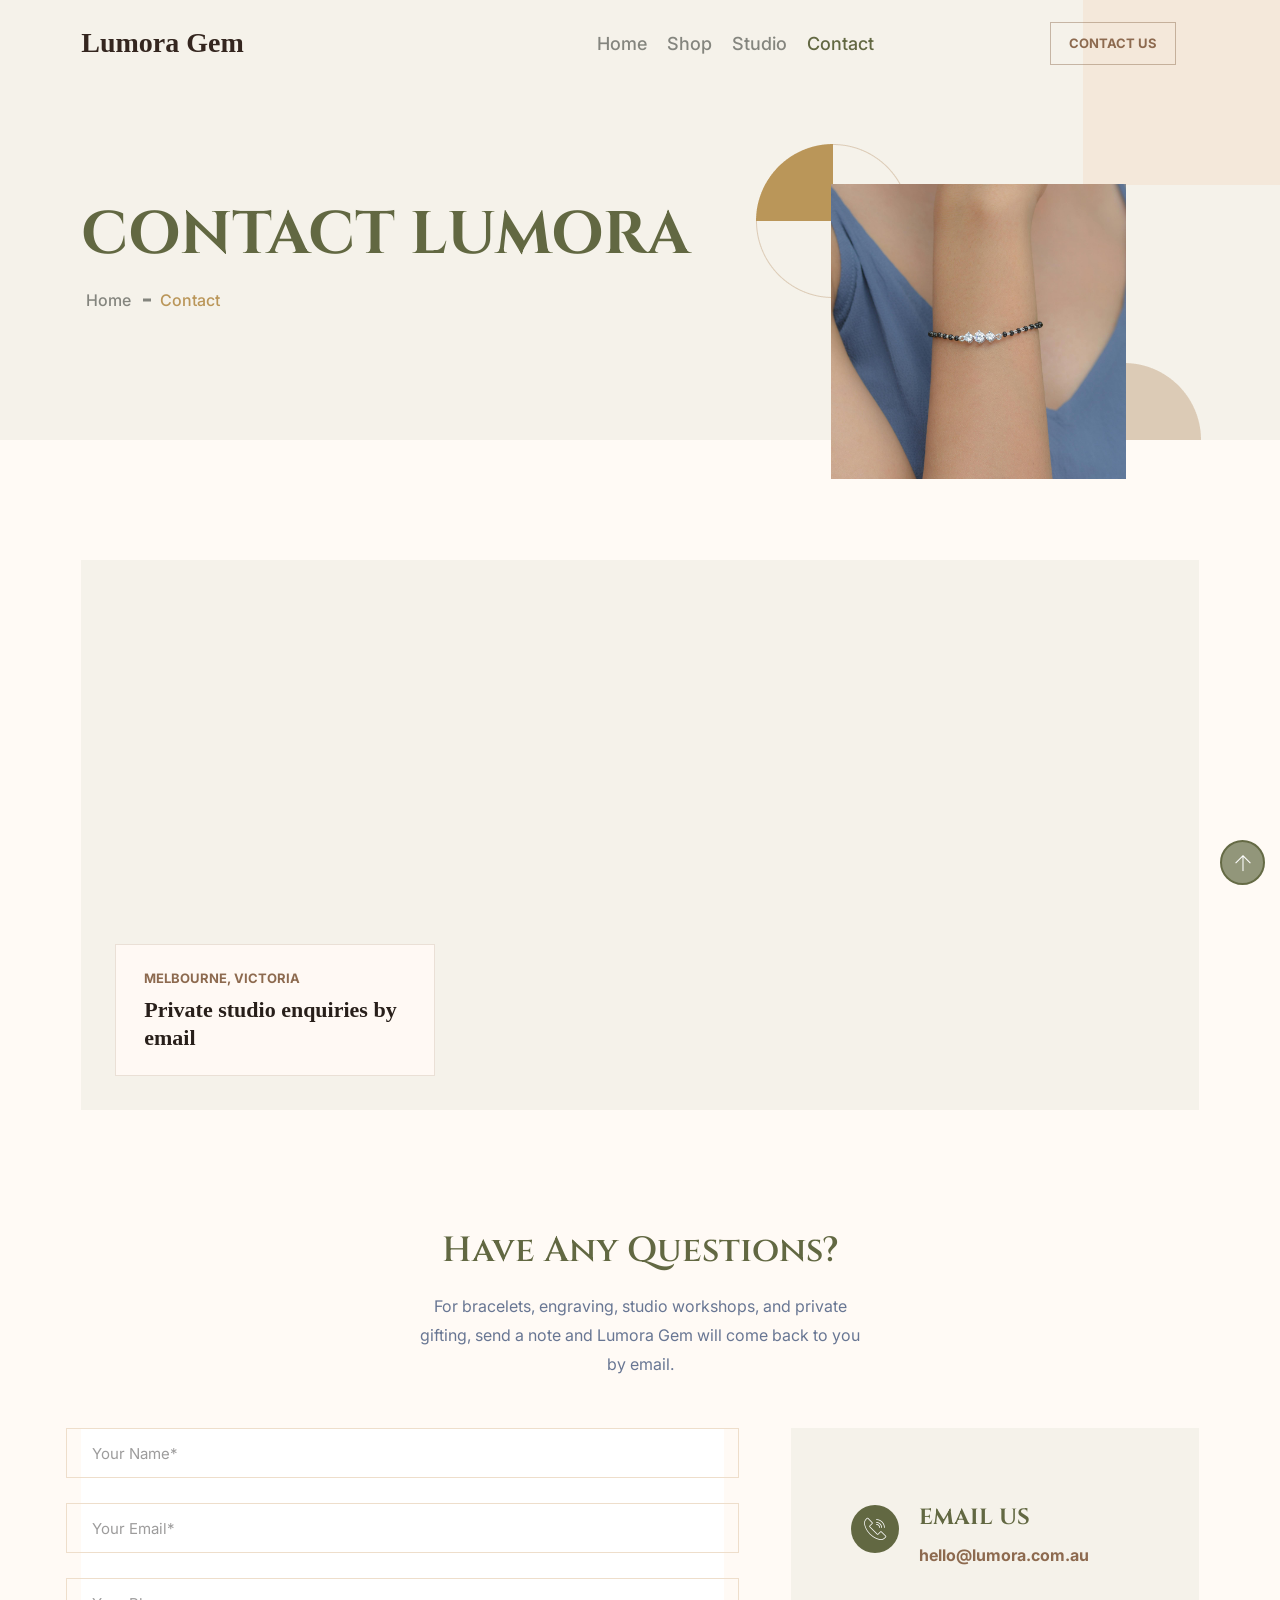
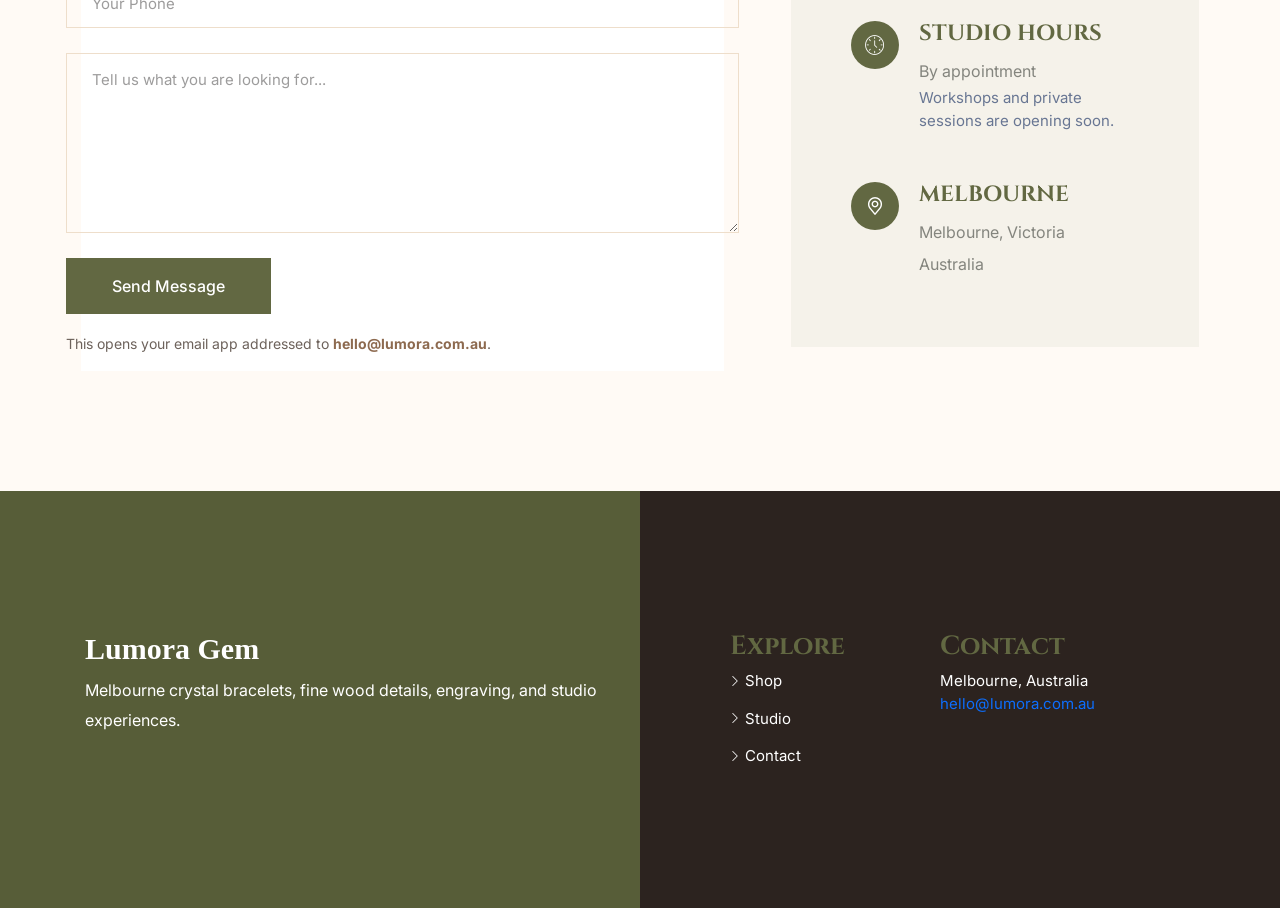
==== contact.html @ fe9211ef "Add Lumora contact page" ====
<!DOCTYPE html>
<html lang="en">

<head>
    <meta charset="utf-8">
    <meta http-equiv="X-UA-Compatible" content="IE=edge">
    <meta name="viewport" content="width=device-width, initial-scale=1">
    <meta name="description" content="Contact Lumora Gem in Melbourne for crystal bracelet enquiries, studio workshops, engraving, and private gifting.">
    <link rel="shortcut icon" type="image/png" href="assets/images/favicon.png">
    <title>Contact Lumora Gem | Melbourne Crystal Bracelets</title>
    <link href="assets/css/themify-icons.css" rel="stylesheet">
    <link href="assets/css/flaticon_jowenly.css" rel="stylesheet">
    <link href="assets/css/bootstrap.min.css" rel="stylesheet">
    <link href="assets/css/animate.css" rel="stylesheet">
    <link href="assets/css/owl.carousel.css" rel="stylesheet">
    <link href="assets/css/owl.theme.css" rel="stylesheet">
    <link href="assets/css/slick.css" rel="stylesheet">
    <link href="assets/css/slick-theme.css" rel="stylesheet">
    <link href="assets/css/swiper.min.css" rel="stylesheet">
    <link href="assets/css/owl.transitions.css" rel="stylesheet">
    <link href="assets/css/jquery.fancybox.css" rel="stylesheet">
    <link href="assets/css/odometer-theme-default.css" rel="stylesheet">
    <link href="assets/sass/style.css" rel="stylesheet">
    <link href="assets/css/lumora-custom.css?v=20260517-contact" rel="stylesheet">
</head>

<body>
    <div class="page-wrapper lumora-page">
        <div class="preloader">
            <div class="vertical-centered-box">
                <div class="content">
                    <div class="loader-circle"></div>
                    <div class="loader-line-mask">
                        <div class="loader-line"></div>
                    </div>
                    <img src="assets/images/preloader.png" alt="">
                </div>
            </div>
        </div>

        <header id="header">
            <div class="wpo-site-header">
                <nav class="navigation navbar navbar-expand-lg navbar-light">
                    <div class="container">
                        <div class="row align-items-center">
                            <div class="col-lg-3 col-md-3 col-3 d-lg-none dl-block">
                                <div class="mobail-menu">
                                    <button type="button" class="navbar-toggler open-btn">
                                        <span class="sr-only">Toggle navigation</span>
                                        <span class="icon-bar first-angle"></span>
                                        <span class="icon-bar middle-angle"></span>
                                        <span class="icon-bar last-angle"></span>
                                    </button>
                                </div>
                            </div>
                            <div class="col-lg-3 col-md-6 col-6">
                                <div class="navbar-header">
                                    <a class="navbar-brand lumora-brand" href="/">Lumora Gem</a>
                                </div>
                            </div>
                            <div class="col-lg-7 col-md-1 col-1">
                                <div id="navbar" class="collapse navbar-collapse navigation-holder">
                                    <button class="menu-close"><i class="ti-close"></i></button>
                                    <ul class="nav navbar-nav mb-2 mb-lg-0">
                                        <li><a href="/">Home</a></li>
                                        <li><a href="https://shop.lumoragem.com.au">Shop</a></li>
                                        <li><a href="https://studio.lumoragem.com.au">Studio</a></li>
                                        <li><a class="active" href="/contact.html">Contact</a></li>
                                    </ul>
                                </div>
                            </div>
                            <div class="col-lg-2 col-md-2 col-2">
                                <div class="header-right">
                                    <a class="lumora-header-link" href="/contact.html">Contact Us</a>
                                </div>
                            </div>
                        </div>
                    </div>
                </nav>
            </div>
        </header>

        <section class="wpo-page-title">
            <div class="container">
                <div class="row">
                    <div class="col col-xs-12">
                        <div class="wpo-breadcumb-wrap">
                            <h2>Contact Lumora</h2>
                            <ol>
                                <li><a href="/">Home</a></li>
                                <li>Contact</li>
                            </ol>
                        </div>
                    </div>
                </div>
            </div>
            <div class="left-img">
                <img src="assets/images/pagetitle.png" alt="">
            </div>
            <div class="right-img">
                <div class="shape-1">
                    <img src="assets/images/shape-1.png" alt="">
                </div>
                <div class="image">
                    <img src="assets/images/lumora/wrist.jpg" alt="Bracelets worn in soft natural light">
                </div>
                <div class="shape-2">
                    <img src="assets/images/shape-2.png" alt="">
                </div>
            </div>
        </section>

        <section class="wpo-contact-map-section section-padding">
            <div class="container">
                <h2 class="hidden">Contact map</h2>
                <div class="wpo-contact-map">
                    <iframe src="https://www.openstreetmap.org/export/embed.html?bbox=144.85%2C-37.87%2C145.05%2C-37.77&amp;layer=mapnik&amp;marker=-37.8136%2C144.9631" allowfullscreen></iframe>
                    <div class="lumora-map-label">
                        <span>Melbourne, Victoria</span>
                        <strong>Private studio enquiries by email</strong>
                    </div>
                </div>
            </div>
        </section>

        <section class="wpo-contact-pg-section section-padding">
            <div class="container">
                <div class="row justify-content-center">
                    <div class="col-lg-7 col-12">
                        <div class="wpo-contact-title lumora-contact-title">
                            <h2>Have Any Questions?</h2>
                            <p>For bracelets, engraving, studio workshops, and private gifting, send a note and Lumora Gem will come back to you by email.</p>
                        </div>
                    </div>
                </div>
                <div class="row">
                    <div class="col-lg-7">
                        <div class="wpo-contact-form-area">
                            <form action="mailto:hello@lumora.com.au" method="post" enctype="text/plain">
                                <div>
                                    <input type="text" class="form-control" name="name" id="name" placeholder="Your Name*">
                                </div>
                                <div>
                                    <input type="email" class="form-control" name="email" id="email" placeholder="Your Email*">
                                </div>
                                <div>
                                    <input type="text" class="form-control" name="phone" id="phone" placeholder="Your Phone">
                                </div>
                                <div class="fullwidth">
                                    <textarea class="form-control" name="message" id="message" placeholder="Tell us what you are looking for..."></textarea>
                                </div>
                                <div class="submit-area">
                                    <button type="submit" class="theme-btn">Send Message</button>
                                </div>
                                <p class="lumora-contact-note">This opens your email app addressed to <a class="lumora-contact-direct" href="mailto:hello@lumora.com.au">hello@lumora.com.au</a>.</p>
                            </form>
                        </div>
                    </div>
                    <div class="col-lg-5 col-md-8 col-12">
                        <div class="office-info">
                            <div class="office-info-item">
                                <div class="office-info-icon">
                                    <div class="icon">
                                        <i class="fi flaticon-phone-call"></i>
                                    </div>
                                </div>
                                <div class="office-info-text">
                                    <h2>Email Us</h2>
                                    <p><a class="lumora-contact-direct" href="mailto:hello@lumora.com.au">hello@lumora.com.au</a></p>
                                </div>
                            </div>
                            <div class="office-info-item">
                                <div class="office-info-icon">
                                    <div class="icon">
                                        <i class="fi flaticon-clock"></i>
                                    </div>
                                </div>
                                <div class="office-info-text">
                                    <h2>Studio Hours</h2>
                                    <p>By appointment</p>
                                    <span>Workshops and private sessions are opening soon.</span>
                                </div>
                            </div>
                            <div class="office-info-item">
                                <div class="office-info-icon">
                                    <div class="icon">
                                        <i class="fi flaticon-pin-1"></i>
                                    </div>
                                </div>
                                <div class="office-info-text">
                                    <h2>Melbourne</h2>
                                    <p>Melbourne, Victoria<br>Australia</p>
                                </div>
                            </div>
                        </div>
                    </div>
                </div>
            </div>
        </section>

        <footer class="wpo-site-footer lumora-footer">
            <div class="wpo-upper-footer">
                <div class="container">
                    <div class="row">
                        <div class="col col-lg-6 col-md-6 col-12">
                            <div class="widget about-widget">
                                <h2 class="lumora-footer-brand">Lumora Gem</h2>
                                <p>Melbourne crystal bracelets, fine wood details, engraving, and studio experiences.</p>
                            </div>
                        </div>
                        <div class="col col-lg-3 col-md-6 col-12">
                            <div class="widget link-widget">
                                <h3>Explore</h3>
                                <ul>
                                    <li><a href="https://shop.lumoragem.com.au">Shop</a></li>
                                    <li><a href="https://studio.lumoragem.com.au">Studio</a></li>
                                    <li><a href="/contact.html">Contact</a></li>
                                </ul>
                            </div>
                        </div>
                        <div class="col col-lg-3 col-md-6 col-12">
                            <div class="widget wpo-contact-widget">
                                <h3>Contact</h3>
                                <ul>
                                    <li>Melbourne, Australia</li>
                                    <li><a href="mailto:hello@lumora.com.au">hello@lumora.com.au</a></li>
                                </ul>
                            </div>
                        </div>
                    </div>
                </div>
            </div>
        </footer>
    </div>

    <script src="assets/js/jquery.min.js"></script>
    <script src="assets/js/bootstrap.bundle.min.js"></script>
    <script src="assets/js/modernizr.custom.js"></script>
    <script src="assets/js/jquery.dlmenu.js"></script>
    <script src="assets/js/jquery-plugin-collection.js"></script>
    <script src="assets/js/script.js"></script>
</body>

</html>
---- assets/css/themify-icons.css ----
@font-face {
	font-family: 'themify';
	src:url('../fonts/themify.eot?-fvbane');
	src:url('../fonts/themify.eot?#iefix-fvbane') format('embedded-opentype'),
		url('../fonts/themify.woff?-fvbane') format('woff'),
		url('../fonts/themify.ttf?-fvbane') format('truetype'),
		url('../fonts/themify.svg?-fvbane#themify') format('svg');
	font-weight: normal;
	font-style: normal;
}

[class^="ti-"], [class*=" ti-"] {
	font-family: 'themify';
	speak: none;
	font-style: normal;
	font-weight: normal;
	font-variant: normal;
	text-transform: none;
	line-height: 1;

	/* Better Font Rendering =========== */
	-webkit-font-smoothing: antialiased;
	-moz-osx-font-smoothing: grayscale;
}

.ti-wand:before {
	content: "\e600";
}
.ti-volume:before {
	content: "\e601";
}
.ti-user:before {
	content: "\e602";
}
.ti-unlock:before {
	content: "\e603";
}
.ti-unlink:before {
	content: "\e604";
}
.ti-trash:before {
	content: "\e605";
}
.ti-thought:before {
	content: "\e606";
}
.ti-target:before {
	content: "\e607";
}
.ti-tag:before {
	content: "\e608";
}
.ti-tablet:before {
	content: "\e609";
}
.ti-star:before {
	content: "\e60a";
}
.ti-spray:before {
	content: "\e60b";
}
.ti-signal:before {
	content: "\e60c";
}
.ti-shopping-cart:before {
	content: "\e60d";
}
.ti-shopping-cart-full:before {
	content: "\e60e";
}
.ti-settings:before {
	content: "\e60f";
}
.ti-search:before {
	content: "\e610";
}
.ti-zoom-in:before {
	content: "\e611";
}
.ti-zoom-out:before {
	content: "\e612";
}
.ti-cut:before {
	content: "\e613";
}
.ti-ruler:before {
	content: "\e614";
}
.ti-ruler-pencil:before {
	content: "\e615";
}
.ti-ruler-alt:before {
	content: "\e616";
}
.ti-bookmark:before {
	content: "\e617";
}
.ti-bookmark-alt:before {
	content: "\e618";
}
.ti-reload:before {
	content: "\e619";
}
.ti-plus:before {
	content: "\e61a";
}
.ti-pin:before {
	content: "\e61b";
}
.ti-pencil:before {
	content: "\e61c";
}
.ti-pencil-alt:before {
	content: "\e61d";
}
.ti-paint-roller:before {
	content: "\e61e";
}
.ti-paint-bucket:before {
	content: "\e61f";
}
.ti-na:before {
	content: "\e620";
}
.ti-mobile:before {
	content: "\e621";
}
.ti-minus:before {
	content: "\e622";
}
.ti-medall:before {
	content: "\e623";
}
.ti-medall-alt:before {
	content: "\e624";
}
.ti-marker:before {
	content: "\e625";
}
.ti-marker-alt:before {
	content: "\e626";
}
.ti-arrow-up:before {
	content: "\e627";
}
.ti-arrow-right:before {
	content: "\e628";
}
.ti-arrow-left:before {
	content: "\e629";
}
.ti-arrow-down:before {
	content: "\e62a";
}
.ti-lock:before {
	content: "\e62b";
}
.ti-location-arrow:before {
	content: "\e62c";
}
.ti-link:before {
	content: "\e62d";
}
.ti-layout:before {
	content: "\e62e";
}
.ti-layers:before {
	content: "\e62f";
}
.ti-layers-alt:before {
	content: "\e630";
}
.ti-key:before {
	content: "\e631";
}
.ti-import:before {
	content: "\e632";
}
.ti-image:before {
	content: "\e633";
}
.ti-heart:before {
	content: "\e634";
}
.ti-heart-broken:before {
	content: "\e635";
}
.ti-hand-stop:before {
	content: "\e636";
}
.ti-hand-open:before {
	content: "\e637";
}
.ti-hand-drag:before {
	content: "\e638";
}
.ti-folder:before {
	content: "\e639";
}
.ti-flag:before {
	content: "\e63a";
}
.ti-flag-alt:before {
	content: "\e63b";
}
.ti-flag-alt-2:before {
	content: "\e63c";
}
.ti-eye:before {
	content: "\e63d";
}
.ti-export:before {
	content: "\e63e";
}
.ti-exchange-vertical:before {
	content: "\e63f";
}
.ti-desktop:before {
	content: "\e640";
}
.ti-cup:before {
	content: "\e641";
}
.ti-crown:before {
	content: "\e642";
}
.ti-comments:before {
	content: "\e643";
}
.ti-comment:before {
	content: "\e644";
}
.ti-comment-alt:before {
	content: "\e645";
}
.ti-close:before {
	content: "\e646";
}
.ti-clip:before {
	content: "\e647";
}
.ti-angle-up:before {
	content: "\e648";
}
.ti-angle-right:before {
	content: "\e649";
}
.ti-angle-left:before {
	content: "\e64a";
}
.ti-angle-down:before {
	content: "\e64b";
}
.ti-check:before {
	content: "\e64c";
}
.ti-check-box:before {
	content: "\e64d";
}
.ti-camera:before {
	content: "\e64e";
}
.ti-announcement:before {
	content: "\e64f";
}
.ti-brush:before {
	content: "\e650";
}
.ti-briefcase:before {
	content: "\e651";
}
.ti-bolt:before {
	content: "\e652";
}
.ti-bolt-alt:before {
	content: "\e653";
}
.ti-blackboard:before {
	content: "\e654";
}
.ti-bag:before {
	content: "\e655";
}
.ti-move:before {
	content: "\e656";
}
.ti-arrows-vertical:before {
	content: "\e657";
}
.ti-arrows-horizontal:before {
	content: "\e658";
}
.ti-fullscreen:before {
	content: "\e659";
}
.ti-arrow-top-right:before {
	content: "\e65a";
}
.ti-arrow-top-left:before {
	content: "\e65b";
}
.ti-arrow-circle-up:before {
	content: "\e65c";
}
.ti-arrow-circle-right:before {
	content: "\e65d";
}
.ti-arrow-circle-left:before {
	content: "\e65e";
}
.ti-arrow-circle-down:before {
	content: "\e65f";
}
.ti-angle-double-up:before {
	content: "\e660";
}
.ti-angle-double-right:before {
	content: "\e661";
}
.ti-angle-double-left:before {
	content: "\e662";
}
.ti-angle-double-down:before {
	content: "\e663";
}
.ti-zip:before {
	content: "\e664";
}
.ti-world:before {
	content: "\e665";
}
.ti-wheelchair:before {
	content: "\e666";
}
.ti-view-list:before {
	content: "\e667";
}
.ti-view-list-alt:before {
	content: "\e668";
}
.ti-view-grid:before {
	content: "\e669";
}
.ti-uppercase:before {
	content: "\e66a";
}
.ti-upload:before {
	content: "\e66b";
}
.ti-underline:before {
	content: "\e66c";
}
.ti-truck:before {
	content: "\e66d";
}
.ti-timer:before {
	content: "\e66e";
}
.ti-ticket:before {
	content: "\e66f";
}
.ti-thumb-up:before {
	content: "\e670";
}
.ti-thumb-down:before {
	content: "\e671";
}
.ti-text:before {
	content: "\e672";
}
.ti-stats-up:before {
	content: "\e673";
}
.ti-stats-down:before {
	content: "\e674";
}
.ti-split-v:before {
	content: "\e675";
}
.ti-split-h:before {
	content: "\e676";
}
.ti-smallcap:before {
	content: "\e677";
}
.ti-shine:before {
	content: "\e678";
}
.ti-shift-right:before {
	content: "\e679";
}
.ti-shift-left:before {
	content: "\e67a";
}
.ti-shield:before {
	content: "\e67b";
}
.ti-notepad:before {
	content: "\e67c";
}
.ti-server:before {
	content: "\e67d";
}
.ti-quote-right:before {
	content: "\e67e";
}
.ti-quote-left:before {
	content: "\e67f";
}
.ti-pulse:before {
	content: "\e680";
}
.ti-printer:before {
	content: "\e681";
}
.ti-power-off:before {
	content: "\e682";
}
.ti-plug:before {
	content: "\e683";
}
.ti-pie-chart:before {
	content: "\e684";
}
.ti-paragraph:before {
	content: "\e685";
}
.ti-panel:before {
	content: "\e686";
}
.ti-package:before {
	content: "\e687";
}
.ti-music:before {
	content: "\e688";
}
.ti-music-alt:before {
	content: "\e689";
}
.ti-mouse:before {
	content: "\e68a";
}
.ti-mouse-alt:before {
	content: "\e68b";
}
.ti-money:before {
	content: "\e68c";
}
.ti-microphone:before {
	content: "\e68d";
}
.ti-menu:before {
	content: "\e68e";
}
.ti-menu-alt:before {
	content: "\e68f";
}
.ti-map:before {
	content: "\e690";
}
.ti-map-alt:before {
	content: "\e691";
}
.ti-loop:before {
	content: "\e692";
}
.ti-location-pin:before {
	content: "\e693";
}
.ti-list:before {
	content: "\e694";
}
.ti-light-bulb:before {
	content: "\e695";
}
.ti-Italic:before {
	content: "\e696";
}
.ti-info:before {
	content: "\e697";
}
.ti-infinite:before {
	content: "\e698";
}
.ti-id-badge:before {
	content: "\e699";
}
.ti-hummer:before {
	content: "\e69a";
}
.ti-home:before {
	content: "\e69b";
}
.ti-help:before {
	content: "\e69c";
}
.ti-headphone:before {
	content: "\e69d";
}
.ti-harddrives:before {
	content: "\e69e";
}
.ti-harddrive:before {
	content: "\e69f";
}
.ti-gift:before {
	content: "\e6a0";
}
.ti-game:before {
	content: "\e6a1";
}
.ti-filter:before {
	content: "\e6a2";
}
.ti-files:before {
	content: "\e6a3";
}
.ti-file:before {
	content: "\e6a4";
}
.ti-eraser:before {
	content: "\e6a5";
}
.ti-envelope:before {
	content: "\e6a6";
}
.ti-download:before {
	content: "\e6a7";
}
.ti-direction:before {
	content: "\e6a8";
}
.ti-direction-alt:before {
	content: "\e6a9";
}
.ti-dashboard:before {
	content: "\e6aa";
}
.ti-control-stop:before {
	content: "\e6ab";
}
.ti-control-shuffle:before {
	content: "\e6ac";
}
.ti-control-play:before {
	content: "\e6ad";
}
.ti-control-pause:before {
	content: "\e6ae";
}
.ti-control-forward:before {
	content: "\e6af";
}
.ti-control-backward:before {
	content: "\e6b0";
}
.ti-cloud:before {
	content: "\e6b1";
}
.ti-cloud-up:before {
	content: "\e6b2";
}
.ti-cloud-down:before {
	content: "\e6b3";
}
.ti-clipboard:before {
	content: "\e6b4";
}
.ti-car:before {
	content: "\e6b5";
}
.ti-calendar:before {
	content: "\e6b6";
}
.ti-book:before {
	content: "\e6b7";
}
.ti-bell:before {
	content: "\e6b8";
}
.ti-basketball:before {
	content: "\e6b9";
}
.ti-bar-chart:before {
	content: "\e6ba";
}
.ti-bar-chart-alt:before {
	content: "\e6bb";
}
.ti-back-right:before {
	content: "\e6bc";
}
.ti-back-left:before {
	content: "\e6bd";
}
.ti-arrows-corner:before {
	content: "\e6be";
}
.ti-archive:before {
	content: "\e6bf";
}
.ti-anchor:before {
	content: "\e6c0";
}
.ti-align-right:before {
	content: "\e6c1";
}
.ti-align-left:before {
	content: "\e6c2";
}
.ti-align-justify:before {
	content: "\e6c3";
}
.ti-align-center:before {
	content: "\e6c4";
}
.ti-alert:before {
	content: "\e6c5";
}
.ti-alarm-clock:before {
	content: "\e6c6";
}
.ti-agenda:before {
	content: "\e6c7";
}
.ti-write:before {
	content: "\e6c8";
}
.ti-window:before {
	content: "\e6c9";
}
.ti-widgetized:before {
	content: "\e6ca";
}
.ti-widget:before {
	content: "\e6cb";
}
.ti-widget-alt:before {
	content: "\e6cc";
}
.ti-wallet:before {
	content: "\e6cd";
}
.ti-video-clapper:before {
	content: "\e6ce";
}
.ti-video-camera:before {
	content: "\e6cf";
}
.ti-vector:before {
	content: "\e6d0";
}
.ti-themify-logo:before {
	content: "\e6d1";
}
.ti-themify-favicon:before {
	content: "\e6d2";
}
.ti-themify-favicon-alt:before {
	content: "\e6d3";
}
.ti-support:before {
	content: "\e6d4";
}
.ti-stamp:before {
	content: "\e6d5";
}
.ti-split-v-alt:before {
	content: "\e6d6";
}
.ti-slice:before {
	content: "\e6d7";
}
.ti-shortcode:before {
	content: "\e6d8";
}
.ti-shift-right-alt:before {
	content: "\e6d9";
}
.ti-shift-left-alt:before {
	content: "\e6da";
}
.ti-ruler-alt-2:before {
	content: "\e6db";
}
.ti-receipt:before {
	content: "\e6dc";
}
.ti-pin2:before {
	content: "\e6dd";
}
.ti-pin-alt:before {
	content: "\e6de";
}
.ti-pencil-alt2:before {
	content: "\e6df";
}
.ti-palette:before {
	content: "\e6e0";
}
.ti-more:before {
	content: "\e6e1";
}
.ti-more-alt:before {
	content: "\e6e2";
}
.ti-microphone-alt:before {
	content: "\e6e3";
}
.ti-magnet:before {
	content: "\e6e4";
}
.ti-line-double:before {
	content: "\e6e5";
}
.ti-line-dotted:before {
	content: "\e6e6";
}
.ti-line-dashed:before {
	content: "\e6e7";
}
.ti-layout-width-full:before {
	content: "\e6e8";
}
.ti-layout-width-default:before {
	content: "\e6e9";
}
.ti-layout-width-default-alt:before {
	content: "\e6ea";
}
.ti-layout-tab:before {
	content: "\e6eb";
}
.ti-layout-tab-window:before {
	content: "\e6ec";
}
.ti-layout-tab-v:before {
	content: "\e6ed";
}
.ti-layout-tab-min:before {
	content: "\e6ee";
}
.ti-layout-slider:before {
	content: "\e6ef";
}
.ti-layout-slider-alt:before {
	content: "\e6f0";
}
.ti-layout-sidebar-right:before {
	content: "\e6f1";
}
.ti-layout-sidebar-none:before {
	content: "\e6f2";
}
.ti-layout-sidebar-left:before {
	content: "\e6f3";
}
.ti-layout-placeholder:before {
	content: "\e6f4";
}
.ti-layout-menu:before {
	content: "\e6f5";
}
.ti-layout-menu-v:before {
	content: "\e6f6";
}
.ti-layout-menu-separated:before {
	content: "\e6f7";
}
.ti-layout-menu-full:before {
	content: "\e6f8";
}
.ti-layout-media-right-alt:before {
	content: "\e6f9";
}
.ti-layout-media-right:before {
	content: "\e6fa";
}
.ti-layout-media-overlay:before {
	content: "\e6fb";
}
.ti-layout-media-overlay-alt:before {
	content: "\e6fc";
}
.ti-layout-media-overlay-alt-2:before {
	content: "\e6fd";
}
.ti-layout-media-left-alt:before {
	content: "\e6fe";
}
.ti-layout-media-left:before {
	content: "\e6ff";
}
.ti-layout-media-center-alt:before {
	content: "\e700";
}
.ti-layout-media-center:before {
	content: "\e701";
}
.ti-layout-list-thumb:before {
	content: "\e702";
}
.ti-layout-list-thumb-alt:before {
	content: "\e703";
}
.ti-layout-list-post:before {
	content: "\e704";
}
.ti-layout-list-large-image:before {
	content: "\e705";
}
.ti-layout-line-solid:before {
	content: "\e706";
}
.ti-layout-grid4:before {
	content: "\e707";
}
.ti-layout-grid3:before {
	content: "\e708";
}
.ti-layout-grid2:before {
	content: "\e709";
}
.ti-layout-grid2-thumb:before {
	content: "\e70a";
}
.ti-layout-cta-right:before {
	content: "\e70b";
}
.ti-layout-cta-left:before {
	content: "\e70c";
}
.ti-layout-cta-center:before {
	content: "\e70d";
}
.ti-layout-cta-btn-right:before {
	content: "\e70e";
}
.ti-layout-cta-btn-left:before {
	content: "\e70f";
}
.ti-layout-column4:before {
	content: "\e710";
}
.ti-layout-column3:before {
	content: "\e711";
}
.ti-layout-column2:before {
	content: "\e712";
}
.ti-layout-accordion-separated:before {
	content: "\e713";
}
.ti-layout-accordion-merged:before {
	content: "\e714";
}
.ti-layout-accordion-list:before {
	content: "\e715";
}
.ti-ink-pen:before {
	content: "\e716";
}
.ti-info-alt:before {
	content: "\e717";
}
.ti-help-alt:before {
	content: "\e718";
}
.ti-headphone-alt:before {
	content: "\e719";
}
.ti-hand-point-up:before {
	content: "\e71a";
}
.ti-hand-point-right:before {
	content: "\e71b";
}
.ti-hand-point-left:before {
	content: "\e71c";
}
.ti-hand-point-down:before {
	content: "\e71d";
}
.ti-gallery:before {
	content: "\e71e";
}
.ti-face-smile:before {
	content: "\e71f";
}
.ti-face-sad:before {
	content: "\e720";
}
.ti-credit-card:before {
	content: "\e721";
}
.ti-control-skip-forward:before {
	content: "\e722";
}
.ti-control-skip-backward:before {
	content: "\e723";
}
.ti-control-record:before {
	content: "\e724";
}
.ti-control-eject:before {
	content: "\e725";
}
.ti-comments-smiley:before {
	content: "\e726";
}
.ti-brush-alt:before {
	content: "\e727";
}
.ti-youtube:before {
	content: "\e728";
}
.ti-vimeo:before {
	content: "\e729";
}
.ti-twitter:before {
	content: "\e72a";
}
.ti-time:before {
	content: "\e72b";
}
.ti-tumblr:before {
	content: "\e72c";
}
.ti-skype:before {
	content: "\e72d";
}
.ti-share:before {
	content: "\e72e";
}
.ti-share-alt:before {
	content: "\e72f";
}
.ti-rocket:before {
	content: "\e730";
}
.ti-pinterest:before {
	content: "\e731";
}
.ti-new-window:before {
	content: "\e732";
}
.ti-microsoft:before {
	content: "\e733";
}
.ti-list-ol:before {
	content: "\e734";
}
.ti-linkedin:before {
	content: "\e735";
}
.ti-layout-sidebar-2:before {
	content: "\e736";
}
.ti-layout-grid4-alt:before {
	content: "\e737";
}
.ti-layout-grid3-alt:before {
	content: "\e738";
}
.ti-layout-grid2-alt:before {
	content: "\e739";
}
.ti-layout-column4-alt:before {
	content: "\e73a";
}
.ti-layout-column3-alt:before {
	content: "\e73b";
}
.ti-layout-column2-alt:before {
	content: "\e73c";
}
.ti-instagram:before {
	content: "\e73d";
}
.ti-google:before {
	content: "\e73e";
}
.ti-github:before {
	content: "\e73f";
}
.ti-flickr:before {
	content: "\e740";
}
.ti-facebook:before {
	content: "\e741";
}
.ti-dropbox:before {
	content: "\e742";
}
.ti-dribbble:before {
	content: "\e743";
}
.ti-apple:before {
	content: "\e744";
}
.ti-android:before {
	content: "\e745";
}
.ti-save:before {
	content: "\e746";
}
.ti-save-alt:before {
	content: "\e747";
}
.ti-yahoo:before {
	content: "\e748";
}
.ti-wordpress:before {
	content: "\e749";
}
.ti-vimeo-alt:before {
	content: "\e74a";
}
.ti-twitter-alt:before {
	content: "\e74b";
}
.ti-tumblr-alt:before {
	content: "\e74c";
}
.ti-trello:before {
	content: "\e74d";
}
.ti-stack-overflow:before {
	content: "\e74e";
}
.ti-soundcloud:before {
	content: "\e74f";
}
.ti-sharethis:before {
	content: "\e750";
}
.ti-sharethis-alt:before {
	content: "\e751";
}
.ti-reddit:before {
	content: "\e752";
}
.ti-pinterest-alt:before {
	content: "\e753";
}
.ti-microsoft-alt:before {
	content: "\e754";
}
.ti-linux:before {
	content: "\e755";
}
.ti-jsfiddle:before {
	content: "\e756";
}
.ti-joomla:before {
	content: "\e757";
}
.ti-html5:before {
	content: "\e758";
}
.ti-flickr-alt:before {
	content: "\e759";
}
.ti-email:before {
	content: "\e75a";
}
.ti-drupal:before {
	content: "\e75b";
}
.ti-dropbox-alt:before {
	content: "\e75c";
}
.ti-css3:before {
	content: "\e75d";
}
.ti-rss:before {
	content: "\e75e";
}
.ti-rss-alt:before {
	content: "\e75f";
}
---- assets/css/flaticon_jowenly.css ----
@font-face {
    font-family: "flaticon_jowenly";
    src: url("../fonts/flaticon_jowenly.ttf?e1a584918ffb04478f5e58a140081154") format("truetype"),
url("../fonts/flaticon_jowenly.woff?e1a584918ffb04478f5e58a140081154") format("woff"),
url("../fonts/flaticon_jowenly.woff2?e1a584918ffb04478f5e58a140081154") format("woff2"),
url("../fonts/flaticon_jowenly.eot?e1a584918ffb04478f5e58a140081154#iefix") format("embedded-opentype"),
url("../fonts/flaticon_jowenly.svg?e1a584918ffb04478f5e58a140081154#flaticon_jowenly") format("svg");
}

i[class^="flaticon-"]:before, i[class*=" flaticon-"]:before {
    font-family: flaticon_jowenly !important;
    font-style: normal;
    font-weight: normal !important;
    font-variant: normal;
    text-transform: none;
    line-height: 1;
    -webkit-font-smoothing: antialiased;
    -moz-osx-font-smoothing: grayscale;
}

.flaticon-profile:before {
    content: "\f101";
}
.flaticon-like:before {
    content: "\f102";
}
.flaticon-pin:before {
    content: "\f103";
}
.flaticon-time:before {
    content: "\f104";
}
.flaticon-quote:before {
    content: "\f105";
}
.flaticon-search:before {
    content: "\f106";
}
.flaticon-chatting:before {
    content: "\f107";
}
.flaticon-facebook-app-symbol:before {
    content: "\f108";
}
.flaticon-twitter:before {
    content: "\f109";
}
.flaticon-instagram:before {
    content: "\f10a";
}
.flaticon-linkedin:before {
    content: "\f10b";
}
.flaticon-email:before {
    content: "\f10c";
}
.flaticon-telephone:before {
    content: "\f10d";
}
.flaticon-right-arrow:before {
    content: "\f10e";
}
.flaticon-left-arrow:before {
    content: "\f10f";
}
.flaticon-telephone-1:before {
    content: "\f110";
}
.flaticon-house:before {
    content: "\f111";
}
.flaticon-email-1:before {
    content: "\f112";
}
.flaticon-comment-white-oval-bubble:before {
    content: "\f113";
}
.flaticon-calendar:before {
    content: "\f114";
}
.flaticon-next:before {
    content: "\f115";
}
.flaticon-left-arrow-1:before {
    content: "\f116";
}
.flaticon-checked:before {
    content: "\f117";
}
.flaticon-play:before {
    content: "\f118";
}
.flaticon-play-1:before {
    content: "\f119";
}
.flaticon-shopping-basket:before {
    content: "\f11a";
}
.flaticon-heart:before {
    content: "\f11b";
}
.flaticon-right-arrow-1:before {
    content: "\f11c";
}
.flaticon-double-quotes:before {
    content: "\f11d";
}
.flaticon-telegram:before {
    content: "\f11e";
}
.flaticon-pin-1:before {
    content: "\f11f";
}
.flaticon-add-to-cart:before {
    content: "\f120";
}
.flaticon-eye:before {
    content: "\f121";
}
.flaticon-remove:before {
    content: "\f122";
}
.flaticon-phone-call:before {
    content: "\f123";
}
.flaticon-clock:before {
    content: "\f124";
}
---- assets/css/odometer-theme-default.css ----
.odometer.odometer-auto-theme, .odometer.odometer-theme-default {
  display: inline-block;
  vertical-align: middle;
  *vertical-align: auto;
  *zoom: 1;
  *display: inline;
  position: relative;
}
.odometer.odometer-auto-theme .odometer-digit, .odometer.odometer-theme-default .odometer-digit {
  display: inline-block;
  vertical-align: middle;
  *vertical-align: auto;
  *zoom: 1;
  *display: inline;
  position: relative;
}
.odometer.odometer-auto-theme .odometer-digit .odometer-digit-spacer, .odometer.odometer-theme-default .odometer-digit .odometer-digit-spacer {
  display: inline-block;
  vertical-align: middle;
  *vertical-align: auto;
  *zoom: 1;
  *display: inline;
  visibility: hidden;
}
.odometer.odometer-auto-theme .odometer-digit .odometer-digit-inner, .odometer.odometer-theme-default .odometer-digit .odometer-digit-inner {
  text-align: left;
  display: block;
  position: absolute;
  top: 0;
  left: 0;
  right: 0;
  bottom: 0;
  overflow: hidden;
}
.odometer.odometer-auto-theme .odometer-digit .odometer-ribbon, .odometer.odometer-theme-default .odometer-digit .odometer-ribbon {
  display: block;
}
.odometer.odometer-auto-theme .odometer-digit .odometer-ribbon-inner, .odometer.odometer-theme-default .odometer-digit .odometer-ribbon-inner {
  display: block;
  -webkit-backface-visibility: hidden;
}
.odometer.odometer-auto-theme .odometer-digit .odometer-value, .odometer.odometer-theme-default .odometer-digit .odometer-value {
  display: block;
  -webkit-transform: translateZ(0);
}
.odometer.odometer-auto-theme .odometer-digit .odometer-value.odometer-last-value, .odometer.odometer-theme-default .odometer-digit .odometer-value.odometer-last-value {
  position: absolute;
}
.odometer.odometer-auto-theme.odometer-animating-up .odometer-ribbon-inner, .odometer.odometer-theme-default.odometer-animating-up .odometer-ribbon-inner {
  -webkit-transition: -webkit-transform 2s;
  -moz-transition: -moz-transform 2s;
  -ms-transition: -ms-transform 2s;
  -o-transition: -o-transform 2s;
  transition: transform 2s;
}
.odometer.odometer-auto-theme.odometer-animating-up.odometer-animating .odometer-ribbon-inner, .odometer.odometer-theme-default.odometer-animating-up.odometer-animating .odometer-ribbon-inner {
  -webkit-transform: translateY(-100%);
  -moz-transform: translateY(-100%);
  -ms-transform: translateY(-100%);
  -o-transform: translateY(-100%);
  transform: translateY(-100%);
}
.odometer.odometer-auto-theme.odometer-animating-down .odometer-ribbon-inner, .odometer.odometer-theme-default.odometer-animating-down .odometer-ribbon-inner {
  -webkit-transform: translateY(-100%);
  -moz-transform: translateY(-100%);
  -ms-transform: translateY(-100%);
  -o-transform: translateY(-100%);
  transform: translateY(-100%);
}
.odometer.odometer-auto-theme.odometer-animating-down.odometer-animating .odometer-ribbon-inner, .odometer.odometer-theme-default.odometer-animating-down.odometer-animating .odometer-ribbon-inner {
  -webkit-transition: -webkit-transform 2s;
  -moz-transition: -moz-transform 2s;
  -ms-transition: -ms-transform 2s;
  -o-transition: -o-transform 2s;
  transition: transform 2s;
  -webkit-transform: translateY(0);
  -moz-transform: translateY(0);
  -ms-transform: translateY(0);
  -o-transform: translateY(0);
  transform: translateY(0);
}

.odometer.odometer-auto-theme, .odometer.odometer-theme-default {
  font-family: "Helvetica Neue", sans-serif;
  line-height: 1.1em;
}
.odometer.odometer-auto-theme .odometer-value, .odometer.odometer-theme-default .odometer-value {
  text-align: center;
}
---- assets/sass/style.css ----
@charset "UTF-8";
/*------------------------------------------------------------------
[Master Stylesheet]
Theme Name:     jowenly-Jewelry Store HTML5 Template
Version:        1.0.0
-------------------------------------------------------------------*/
/*--------------------------------------------------------------
>>> TABLE OF CONTENTS:
----------------------------------------------------------------

1. General
	1.1 Theme Reset Style
	1.2 Global Elements

2. header
	2.1 topbar
	2.2 navigation

3. content
	3.1	hero-style-1
	3.2 wpo-collection-section
	3.3 wpo-new-arrival-section
	3.4 wpo-deal-day-section
	3.5 wpo-testimonial-section 
	3.6 wpo-blog-section
	3.7 wpo-team-section

4. wpo-footer

5.about-page
	5.1 wpo-about-section
	5.2 wpo-team-section 
	5.3 wpo-testimonial-section-s2 

6. wpo-shop-page

7. wpo-shop-single-page

8. wpo-cart-page-style

9. wpo-checkout-page-style

10. wpo-order-page-style

11. wpo-wishlist-page-style

12. wpo-faq-page

13. wpo-team-single

15. wpo-blog-pg-section

16. wpo-blog-single-section

17. login-design

18. wpo-contact-pg-section

19. error-404-section

----------------------------------------------------------------*/
/*------------------------------------------------------------------
1. General
----------------------------------------------------------------*/
/*---------------------------
	Fonts
----------------------------*/
@import url("https://fonts.googleapis.com/css2?family=Cinzel:wght@700&family=Inter:wght@400;500&display=swap");
/* 1.1	Theme Reset Style */
html {
  font-size: 15px;
}

:root {
  scroll-behavior: unset;
}

body {
  font-family: "Inter", sans-serif;
  color: #687693;
  background-color: #fff;
  font-size: 15px;
  overflow-x: hidden;
}
@media (max-width: 767px) {
  body {
    font-size: 14px;
  }
}

p {
  font-size: 16px;
  color: #687693;
  line-height: 1.8em;
}

h1,
h2,
h3,
h4,
h5,
h6 {
  color: #626842;
  font-family: "Cinzel", serif;
  font-weight: 700;
}

ul {
  padding-left: 0;
  margin: 0;
}

a {
  text-decoration: none;
  transition: all 0.2s;
}

a:hover {
  text-decoration: none;
}

img {
  max-width: 100%;
}

.sr-only {
  display: none !important;
  opacity: 0;
  visibility: hidden;
}

/* 1.2 Global Elements */
.page-wrapper {
  position: relative;
  overflow: hidden;
}

.wow {
  visibility: hidden;
}

.fi:before {
  margin: 0;
}

.section-padding {
  padding: 120px 0;
}
@media (max-width: 991px) {
  .section-padding {
    padding: 90px 0;
  }
}
@media (max-width: 767px) {
  .section-padding {
    padding: 80px 0;
  }
}

/*** contact form error handling ***/
.contact-validation-active .error-handling-messages {
  width: 100% !important;
  margin-top: 15px !important;
}
.contact-validation-active label.error {
  color: red;
  font-size: 0.9333333333rem;
  font-weight: normal;
  margin: 5px 0 0 0;
  text-align: left;
  display: block;
}
.contact-validation-active #c-loader,
.contact-validation-active #loader {
  display: none;
  margin-top: 10px;
}
.contact-validation-active #c-loader i,
.contact-validation-active #loader i {
  font-size: 30px;
  font-size: 2rem;
  color: #626842;
  display: inline-block;
  animation: rotating linear 2s infinite;
}
.contact-validation-active #success,
.contact-validation-active #c-success,
.contact-validation-active #c-error,
.contact-validation-active #error {
  width: 100%;
  color: #fff;
  padding: 5px 10px;
  font-size: 16px;
  text-align: center;
  display: none;
}
@media (max-width: 767px) {
  .contact-validation-active #success,
  .contact-validation-active #c-success,
  .contact-validation-active #c-error,
  .contact-validation-active #error {
    font-size: 15px;
  }
}
.contact-validation-active #c-success,
.contact-validation-active #success {
  background-color: #009a00;
  border-left: 5px solid green;
  margin-bottom: 5px;
}
.contact-validation-active #c-error,
.contact-validation-active #error {
  background-color: #ff1a1a;
  border-left: 5px solid red;
}
@keyframes rotating {
  from {
    transform: rotate(0deg);
  }
  to {
    transform: rotate(360deg);
  }
}
.rotating {
  animation: rotating 5s alternate infinite;
}

/*** back to top **/
.back-to-top {
  background-color: rgba(98, 104, 66, 0.7);
  width: 45px;
  height: 45px;
  line-height: 45px;
  border: 2px solid #626842;
  border-radius: 45px;
  text-align: center;
  display: none;
  position: fixed;
  z-index: 999;
  right: 15px;
  bottom: 15px;
  transition: all 0.2s;
}
@media (max-width: 991px) {
  .back-to-top {
    width: 35px;
    height: 35px;
    line-height: 35px;
  }
}
.back-to-top:hover {
  background-color: #626842;
}

.back-to-top i {
  font-size: 18px;
  font-size: 1.2rem;
  color: #fff;
  position: absolute;
  left: 50%;
  top: 50%;
  transform: translate(-50%, -50%);
}

/** for popup image ***/
.mfp-wrap {
  background-color: rgba(0, 0, 0, 0.9);
  z-index: 99999;
}

.mfp-with-zoom .mfp-container,
.mfp-with-zoom.mfp-bg {
  opacity: 0;
  -webkit-backface-visibility: hidden;
  transition: all 0.3s ease-out;
}

.mfp-with-zoom.mfp-ready .mfp-container {
  opacity: 1;
}

.mfp-with-zoom.mfp-ready.mfp-bg {
  opacity: 0.8;
}

.mfp-with-zoom.mfp-removing .mfp-container,
.mfp-with-zoom.mfp-removing.mfp-bg {
  opacity: 0;
}

/*** for fancybox video ***/
.fancybox-overlay {
  background: rgba(0, 0, 0, 0.9);
  z-index: 9999 !important;
}

.fancybox-wrap {
  z-index: 99999 !important;
}

.wpo-section-title {
  margin-bottom: 60px;
  text-align: center;
}
@media (max-width: 767px) {
  .wpo-section-title {
    margin-bottom: 40px;
  }
}
.wpo-section-title h2 {
  margin: 0;
  margin-top: 15px;
  position: relative;
  text-transform: capitalize;
  font-family: "Cinzel", serif;
  margin-top: 0;
  font-weight: 700;
  font-size: 50px;
  line-height: 67px;
  text-transform: uppercase;
}
@media (max-width: 1199px) {
  .wpo-section-title h2 {
    font-size: 47px;
  }
}
@media (max-width: 767px) {
  .wpo-section-title h2 {
    font-size: 30px;
    line-height: 40px;
  }
}
@media (max-width: 330px) {
  .wpo-section-title h2 {
    font-size: 25px;
  }
}
.wpo-section-title p {
  font-weight: 400;
  font-size: 16px;
  color: #84857E;
  margin-bottom: 0;
  margin-top: 10px;
}

@keyframes rotate {
  100% {
    transform: rotate(1turn);
  }
}
.theme-btn, .view-cart-btn {
  background: #BA9659;
  color: #fff;
  padding: 15px 45px;
  border: 1px solid transparent;
  text-transform: capitalize;
  position: relative;
  font-size: 16px;
  font-family: "Inter", sans-serif;
  font-weight: 500;
  font-size: 16px;
  text-align: center;
  transition: all 0.3s ease-in-out;
}
.theme-btn:hover, .view-cart-btn:hover, .theme-btn:focus, .view-cart-btn:focus, .theme-btn:active, .view-cart-btn:active {
  background: transparent;
  border: 1px solid #BA9659;
  color: #fff;
}
@media (max-width: 991px) {
  .theme-btn, .view-cart-btn {
    font-size: 18px;
  }
}
@media (max-width: 767px) {
  .theme-btn, .view-cart-btn {
    padding: 12px 18px;
    font-size: 14px;
  }
}

.theme-btn-s2 {
  background: #fff;
  color: #84857E;
  display: inline-block;
  padding: 12px 22px;
  border: 1px solid #626842;
  border-radius: 55px;
  text-transform: capitalize;
  z-index: 1;
  position: relative;
}
.theme-btn-s2:after {
  position: absolute;
  content: "";
  top: 0;
  left: 0;
  width: 100%;
  height: 100%;
  border-radius: 55px;
  background: linear-gradient(left, #00ded8, #00a7d5);
  transition: opacity 0.5s ease-out;
  opacity: 0;
  z-index: -1;
}
@media (max-width: 991px) {
  .theme-btn-s2 {
    font-size: 14px;
    font-size: 0.9333333333rem;
  }
}
.theme-btn-s2:hover, .theme-btn-s2:focus, .theme-btn-s2:active {
  background: #535838;
  color: #fff;
}
.theme-btn-s2:hover:after {
  opacity: 1;
}
@media (max-width: 767px) {
  .theme-btn-s2 {
    padding: 12px 18px;
    font-size: 13px;
  }
}

.view-cart-btn {
  display: block;
  margin-top: 15px;
  border-radius: 5px;
  padding: 10px 45px;
}
.view-cart-btn:after {
  display: none;
}
.view-cart-btn:hover {
  background-color: #4a4f32;
}
.view-cart-btn.s1 {
  background: #ddd;
}
.view-cart-btn.s1:hover {
  background-color: #c9c9c9;
}

.form input,
.form textarea,
.form select {
  border-color: #bfbfbf;
  border-radius: 0;
  outline: 0;
  box-shadow: none;
  color: #595959;
  font-style: normal;
}
.form input:focus,
.form textarea:focus,
.form select:focus {
  border-color: #626842;
  -o-box-shadow: 0 0 5px 0 #7f8756;
  -ms-box-shadow: 0 0 5px 0 #7f8756;
  box-shadow: 0 0 5px 0 #7f8756;
}
.form ::-webkit-input-placeholder {
  font-style: 14px;
  font-style: italic;
  color: #595959;
}
.form :-moz-placeholder {
  font-style: 14px;
  font-style: italic;
  color: #595959;
}
.form ::-moz-placeholder {
  font-style: 14px;
  font-style: italic;
  color: #595959;
}
.form :-ms-input-placeholder {
  font-style: 14px;
  font-style: italic;
  color: #595959;
}
.form select {
  font-style: normal;
  background: url(../images/select-icon.png) no-repeat right center;
  display: inline-block;
  -webkit-appearance: none;
  -moz-appearance: none;
  appearance: none;
  cursor: pointer;
}
.form select::-ms-expand { /* for IE 11 */
  display: none;
}
.form ::-moz-placeholder {
  font-style: normal;
}
.form ::placeholder {
  font-style: normal;
}

.social-links {
  overflow: hidden;
}
.social-links li {
  float: left;
  width: 35px;
  height: 35px;
  margin-right: 1px;
}
.social-links li a {
  background-color: #7f8756;
  width: 35px;
  height: 35px;
  line-height: 35px;
  display: block;
  color: #fff;
  text-align: center;
}
.social-links li a:hover {
  background-color: #626842;
}

.wpo-page-title {
  background: #F5F2EA;
  min-height: 440px;
  position: relative;
  display: flex;
  justify-content: center;
  flex-direction: column;
  z-index: 1;
}
@media (max-width: 767px) {
  .wpo-page-title {
    min-height: 250px;
  }
}
.wpo-page-title::after {
  position: absolute;
  right: 0;
  top: 0;
  content: "";
  width: 325px;
  height: 185px;
  background: #F4E8DA;
  z-index: -1;
}
@media (max-width: 1399px) {
  .wpo-page-title::after {
    right: -10%;
  }
}
@media (max-width: 767px) {
  .wpo-page-title::after {
    display: none;
  }
}
.wpo-page-title .wpo-breadcumb-wrap {
  text-align: left;
  margin-top: 90px;
}
@media (max-width: 767px) {
  .wpo-page-title .wpo-breadcumb-wrap {
    margin-top: 70px;
  }
}
.wpo-page-title .wpo-breadcumb-wrap h2 {
  color: #626842;
  line-height: 60px;
  margin-top: -10px;
  margin-bottom: 20px;
  font-weight: 700;
  font-size: 60px;
  text-transform: uppercase;
}
@media (max-width: 991px) {
  .wpo-page-title .wpo-breadcumb-wrap h2 {
    font-size: 45px;
    line-height: 45px;
    margin-bottom: 10px;
  }
}
@media (max-width: 767px) {
  .wpo-page-title .wpo-breadcumb-wrap h2 {
    font-size: 30px;
    line-height: 35px;
    margin-bottom: 10px;
  }
}
.wpo-page-title .wpo-breadcumb-wrap ol {
  padding-left: 0;
  margin-bottom: 0;
}
.wpo-page-title .wpo-breadcumb-wrap ol li {
  display: inline-block;
  padding: 0px 5px;
  padding-right: 20px;
  position: relative;
  font-family: "Inter", sans-serif;
  font-weight: 500;
  font-size: 16px;
  line-height: 30px;
  text-transform: capitalize;
  color: #BA9659;
}
@media (max-width: 767px) {
  .wpo-page-title .wpo-breadcumb-wrap ol li {
    font-size: 18px;
  }
}
.wpo-page-title .wpo-breadcumb-wrap ol li:after {
  content: "";
  position: absolute;
  right: 0;
  top: 50%;
  transform: translateY(-50%);
  width: 8px;
  height: 3px;
  background: #84857E;
}
.wpo-page-title .wpo-breadcumb-wrap ol li:last-child span {
  color: #cbd4fd;
}
.wpo-page-title .wpo-breadcumb-wrap ol li:last-child:after {
  display: none;
}
.wpo-page-title .wpo-breadcumb-wrap ol li a {
  color: #84857E;
  transition: all 0.3s;
}
.wpo-page-title .wpo-breadcumb-wrap ol li a:hover {
  color: #626842;
}
.wpo-page-title .left-img {
  position: absolute;
  left: 70px;
  top: 100px;
  z-index: -1;
}
@media (max-width: 1750px) {
  .wpo-page-title .left-img {
    left: 0;
  }
}
@media (max-width: 1599px) {
  .wpo-page-title .left-img {
    display: none;
  }
}
.wpo-page-title .right-img {
  position: absolute;
  right: 17%;
  bottom: 0;
}
@media (max-width: 1750px) {
  .wpo-page-title .right-img {
    right: 12%;
  }
}
@media (max-width: 991px) {
  .wpo-page-title .right-img {
    display: none;
  }
}
.wpo-page-title .right-img .shape-1 {
  position: absolute;
  left: -75px;
  top: -40px;
  z-index: -1;
}
.wpo-page-title .right-img .shape-2 {
  position: absolute;
  right: -75px;
  bottom: 0;
  z-index: -1;
}
.wpo-page-title .right-img .image {
  height: 256px;
  width: 295px;
}
.wpo-page-title .right-img .image img {
  width: 100%;
}

.preloader {
  background-color: #84857E;
  width: 100%;
  height: 100%;
  position: fixed;
  z-index: 1000;
  overflow: hidden;
}
.preloader .vertical-centered-box {
  position: absolute;
  width: 100%;
  height: 100%;
  text-align: center;
}
.preloader .vertical-centered-box:after {
  content: "";
  display: inline-block;
  height: 100%;
  vertical-align: middle;
  margin-right: -0.25em;
}
.preloader .vertical-centered-box .content {
  box-sizing: border-box;
  display: inline-block;
  vertical-align: middle;
  text-align: left;
  font-size: 0;
}
.preloader * {
  transition: all 0.3s;
}
.preloader .loader-circle {
  position: absolute;
  left: 50%;
  top: 50%;
  width: 120px;
  height: 120px;
  border-radius: 50%;
  box-shadow: inset 0 0 0 1px rgba(255, 255, 255, 0.1);
  margin-left: -60px;
  margin-top: -60px;
}
.preloader .loader-line-mask {
  position: absolute;
  left: 50%;
  top: 50%;
  width: 60px;
  height: 120px;
  margin-left: -60px;
  margin-top: -60px;
  overflow: hidden;
  transform-origin: 60px 60px;
  -webkit-mask-image: -webkit-linear-gradient(top, #000000, rgba(0, 0, 0, 0));
  animation: rotate 1.2s infinite linear;
}
.preloader .loader-line-mask .loader-line {
  width: 120px;
  height: 120px;
  border-radius: 50%;
  box-shadow: inset 0 0 0 1px rgba(255, 255, 255, 0.5);
}
.preloader #particles-background,
.preloader #particles-foreground {
  left: -51%;
  top: -51%;
  width: 202%;
  height: 202%;
  transform: scale3d(0.5, 0.5, 1);
}
.preloader #particles-background {
  background: #2c2d44;
  background-image: linear-gradient(45deg, #3f3251 2%, #002025 100%);
}
.preloader lesshat-selector {
  -lh-property: 0;
}
@keyframes rotate {
  0% {
    transform: rotate(0deg);
  }
  100% {
    transform: rotate(360deg);
  }
}
.preloader [not-existing] {
  zoom: 1;
}
.preloader lesshat-selector {
  -lh-property: 0;
}
@keyframes fade {
  0% {
    opacity: 1;
  }
  50% {
    opacity: 0.25;
  }
}
.preloader [not-existing] {
  zoom: 1;
}
.preloader lesshat-selector {
  -lh-property: 0;
}
@keyframes fade-in {
  0% {
    opacity: 0;
  }
  100% {
    opacity: 1;
  }
}
.preloader [not-existing] {
  zoom: 1;
}

/*------------------------------------
	blog sidebar
------------------------------------*/
.blog-sidebar {
  /*** search-widget ***/
  /*** about-widget ***/
  /*** category-widget ***/
  /*** recent-post-widget ***/
  /*** instagram-widget ***/
  /*** tag-widget ***/
  /*** wpo-contact-widget ***/
}
@media screen and (min-width: 992px) {
  .blog-sidebar {
    padding-left: 45px;
  }
}
@media (max-width: 991px) {
  .blog-sidebar {
    margin-top: 80px;
    max-width: 400px;
  }
}
@media (max-width: 767px) {
  .blog-sidebar {
    margin-top: 60px;
    max-width: 400px;
  }
}
.blog-sidebar .widget h3 {
  font-size: 23px;
  font-size: 1.5333333333rem;
  color: #626842;
  margin: 0 0 1.3em;
  position: relative;
  text-transform: capitalize;
  font-family: "Cinzel", serif;
  padding-bottom: 20px;
  font-weight: 700;
}
.blog-sidebar .widget h3:before {
  content: "";
  background-color: #626842;
  width: 55px;
  height: 4px;
  position: absolute;
  left: 0;
  bottom: 0;
  border-radius: 10px;
}
.blog-sidebar .widget h3:after {
  content: "";
  background-color: #f2f2f2;
  width: 80%;
  height: 4px;
  position: absolute;
  left: 65px;
  bottom: 0;
  border-radius: 10px;
}
.blog-sidebar > .widget + .widget {
  margin-top: 65px;
}
.blog-sidebar .search-widget form div {
  position: relative;
}
.blog-sidebar .search-widget input {
  background-color: rgba(98, 104, 66, 0.15);
  height: 70px;
  font-size: 16px;
  font-size: 1.0666666667rem;
  padding: 6px 50px 6px 20px;
  border: 0;
  border-radius: 5px;
  box-shadow: none;
  transition: all 0.3s;
}
.blog-sidebar .search-widget input:focus {
  background-color: rgba(98, 104, 66, 0.1);
}
.blog-sidebar .search-widget form button {
  background: transparent;
  font-size: 20px;
  font-size: 1.3333333333rem;
  color: #fff;
  background-color: #626842;
  border: 0;
  outline: 0;
  position: absolute;
  right: 10px;
  top: 52%;
  height: 50px;
  line-height: 50px;
  width: 50px;
  border-radius: 6px;
  transform: translateY(-50%);
}
.blog-sidebar .about-widget {
  text-align: center;
  background-color: #F5F2EA;
  padding: 45px;
  position: relative;
  z-index: 1;
}
@media (max-width: 1200px) {
  .blog-sidebar .about-widget {
    padding: 35px;
  }
}
.blog-sidebar .about-widget .aw-shape {
  position: absolute;
  right: 0;
  top: 0;
  z-index: -1;
}
.blog-sidebar .about-widget .img-holder {
  margin-bottom: 25px;
}
.blog-sidebar .about-widget .img-holder img {
  border-radius: 50%;
  width: 100%;
  max-width: 200px;
}
.blog-sidebar .about-widget ul {
  list-style: none;
  display: flex;
  justify-content: center;
}
.blog-sidebar .about-widget ul li {
  margin-right: 10px;
}
.blog-sidebar .about-widget ul li:last-child {
  margin-right: 0;
}
.blog-sidebar .about-widget ul li a {
  text-decoration: none;
  display: block;
  width: 40px;
  height: 40px;
  line-height: 44px;
  background-color: #f1f1f1;
  border-radius: 50%;
}
.blog-sidebar .about-widget h4 {
  font-size: 25px;
  font-weight: 700;
  margin-bottom: 15px;
}
.blog-sidebar .about-widget p {
  font-size: 15px;
  font-size: 1rem;
  margin-bottom: 1.2em;
}
.blog-sidebar .about-widget a {
  font-family: "Cinzel", serif;
  font-size: 14px;
  font-size: 0.9333333333rem;
  color: #626842;
  text-decoration: underline;
}
.blog-sidebar .about-widget a:hover {
  color: #626842;
}
.blog-sidebar .category-widget ul {
  list-style: none;
}
.blog-sidebar .category-widget ul li {
  font-size: 19px;
  font-size: 1.2666666667rem;
  position: relative;
}
@media (max-width: 767px) {
  .blog-sidebar .category-widget ul li {
    font-size: 16px;
    font-size: 1.0666666667rem;
  }
}
.blog-sidebar .category-widget ul li span {
  position: absolute;
  right: 0;
}
.blog-sidebar .category-widget ul > li + li {
  margin-top: 12px;
  padding-top: 12px;
}
.blog-sidebar .category-widget ul a {
  display: block;
  color: #474f62;
  font-size: 16px;
}
.blog-sidebar .category-widget ul a span {
  display: inline-block;
  width: 30px;
  height: 30px;
  line-height: 30px;
  background-color: #F5F2EA;
  text-align: center;
  border-radius: 50%;
  font-size: 18px;
}
@media (max-width: 767px) {
  .blog-sidebar .category-widget ul a span {
    font-size: 14px;
    font-size: 0.9333333333rem;
  }
}
.blog-sidebar .category-widget ul a:hover,
.blog-sidebar .category-widget ul li:hover:before {
  color: #626842;
}
.blog-sidebar .recent-post-widget .post {
  overflow: hidden;
}
.blog-sidebar .recent-post-widget .posts > .post + .post {
  margin-top: 15px;
  padding-top: 15px;
}
.blog-sidebar .recent-post-widget .post .img-holder {
  width: 90px;
  float: left;
}
.blog-sidebar .recent-post-widget .post .img-holder img {
  border-radius: 6px;
}
.blog-sidebar .recent-post-widget .post .details {
  width: calc(100% - 90px);
  float: left;
  padding-left: 20px;
}
.blog-sidebar .recent-post-widget .post h4 {
  font-size: 18px;
  font-size: 1.2rem;
  font-weight: 500;
  line-height: 1.3em;
  margin: 0 0 0.3em;
  font-family: "Inter", sans-serif;
}
@media (max-width: 1199px) {
  .blog-sidebar .recent-post-widget .post h4 {
    margin: 0;
  }
}
@media (max-width: 767px) {
  .blog-sidebar .recent-post-widget .post h4 {
    font-size: 16px;
    font-size: 1.0666666667rem;
  }
}
.blog-sidebar .recent-post-widget .post h4 a {
  display: inline-block;
  color: #626842;
}
.blog-sidebar .recent-post-widget .post h4 a:hover {
  color: #626842;
}
.blog-sidebar .recent-post-widget .post .details .date {
  font-size: 13px;
  font-size: 0.8666666667rem;
  color: #84857E;
}
.blog-sidebar .recent-post-widget .post .details .date i {
  display: inline-block;
  padding-right: 7px;
}
.blog-sidebar .wpo-instagram-widget ul {
  display: flex;
  flex-wrap: wrap;
  list-style: none;
}
.blog-sidebar .wpo-instagram-widget ul li {
  flex: 0 0 33.33%;
  max-width: 33.33%;
  margin-bottom: 5px;
  padding: 0px 3px;
}
.blog-sidebar .wpo-instagram-widget ul li img {
  width: 100%;
  border-radius: 6px;
}
.blog-sidebar .tag-widget ul {
  overflow: hidden;
  list-style: none;
}
.blog-sidebar .tag-widget ul li {
  float: left;
  margin: 0 8px 8px 0;
}
.blog-sidebar .tag-widget ul li a {
  font-size: 15px;
  font-size: 1rem;
  display: inline-block;
  padding: 5px 18px;
  color: #626842;
  background: #ecf4fb;
  border-radius: 5px;
}
.blog-sidebar .tag-widget ul li a:hover {
  background: #626842;
  color: #fff;
}
.blog-sidebar .wpo-contact-widget {
  border: 0;
  background: url(../images/bg-2.jpg) no-repeat center center;
  position: relative;
  background-size: cover;
  z-index: 1;
  padding: 30px 40px;
}
.blog-sidebar .wpo-contact-widget:before {
  position: absolute;
  left: 0;
  top: 0;
  width: 100%;
  height: 100%;
  background: rgba(22, 57, 103, 0.9);
  content: "";
  z-index: -1;
}
@media (max-width: 1200px) {
  .blog-sidebar .wpo-contact-widget {
    padding: 20px;
  }
}
.blog-sidebar .wpo-contact-widget h2 {
  font-size: 36px;
  font-weight: 700;
  text-align: left;
  color: #fff;
  margin-bottom: 20px;
}
.blog-sidebar .wpo-contact-widget h2::before {
  left: 28px;
  background: url(../images/Single-title-shape2.png) no-repeat right center;
}
.blog-sidebar .wpo-contact-widget p {
  color: #fff;
  font-size: 18px;
}
.blog-sidebar .wpo-contact-widget a {
  display: inline-block;
  padding: 10px 20px;
  border: 1px solid #fff;
  font-size: 18px;
  color: #fff;
  padding-right: 90px;
  position: relative;
  margin-top: 10px;
}
.blog-sidebar .wpo-contact-widget a::before {
  font-family: "themify";
  content: "\e628";
  font-size: 18px;
  position: absolute;
  right: 15px;
  top: 50%;
  transform: translateY(-50%);
}

@media screen and (min-width: 992px) {
  .wpo-blog-pg-section.blog-pg-left-sidebar .blog-sidebar {
    padding-left: 0px;
    padding-right: 45px;
  }
}

@media screen and (min-width: 992px) {
  .wpo-blog-single-section.wpo-blog-single-left-sidebar-section .blog-sidebar {
    padding-left: 0px;
    padding-right: 45px;
  }
}

/**** pagination ****/
.pagination-wrapper {
  text-align: center;
  margin-top: 60px;
}
@media (max-width: 991px) {
  .pagination-wrapper {
    text-align: left;
    margin-top: 40px;
  }
}
.pagination-wrapper .pg-pagination {
  display: inline-block;
  overflow: hidden;
  list-style-type: none;
  text-align: center;
}
.pagination-wrapper .pg-pagination li {
  float: left;
  margin-right: 10px;
}
@media (max-width: 767px) {
  .pagination-wrapper .pg-pagination li {
    margin-right: 5px;
  }
}
.pagination-wrapper .pg-pagination li:last-child {
  margin-right: 0;
}
.pagination-wrapper .pg-pagination li a {
  background-color: transparent;
  width: 50px;
  height: 50px;
  line-height: 50px;
  font-size: 16px;
  font-size: 1.0666666667rem;
  font-weight: 600;
  color: #626842;
  background: #ebf4fc;
  display: block;
}
@media (max-width: 991px) {
  .pagination-wrapper .pg-pagination li a {
    width: 40px;
    height: 40px;
    line-height: 40px;
    font-size: 15px;
    font-size: 1rem;
  }
}
.pagination-wrapper .pg-pagination .active a,
.pagination-wrapper .pg-pagination li a:hover {
  background: #626842;
  border-color: #626842;
  color: #fff;
}
.pagination-wrapper .pg-pagination .fi:before {
  font-size: 15px;
  font-size: 1rem;
}

.pagination-wrapper-left {
  text-align: left;
}

.pagination-wrapper-right {
  text-align: right;
}
@media screen and (min-width: 1200px) {
  .pagination-wrapper-right {
    padding-right: 50px;
  }
}
@media (max-width: 991px) {
  .pagination-wrapper-right {
    margin-top: 45px;
    text-align: left;
  }
}

.prodact-item {
  margin-bottom: 30px;
}
.prodact-item .image {
  position: relative;
}
.prodact-item .image img {
  width: 100%;
}
.prodact-item .image .icon {
  position: absolute;
  right: 15px;
  top: 15px;
}
.prodact-item .image .icon i {
  width: 48px;
  height: 48px;
  border-radius: 100px;
  background: #fff;
  display: flex;
  align-items: center;
  justify-content: center;
  font-size: 20px;
  color: #626842;
  transition: all 0.3s ease-in-out;
}
.prodact-item .image .icon.active i {
  background: #626842;
  color: #fff;
}
.prodact-item .content {
  text-align: center;
  padding-top: 35px;
}
.prodact-item .content h2 a {
  font-family: "Cinzel", serif;
  font-weight: 700;
  font-size: 22px;
  line-height: 30px;
  text-transform: uppercase;
  color: #626842;
}
.prodact-item .content span {
  font-weight: 500;
  font-size: 15px;
  line-height: 18px;
  color: #BA9659;
}

/*--------------------------------------------------------------
2. header
--------------------------------------------------------------*/
/*-- 2.1 topbar --*/
.topbar {
  background: #163967;
  padding: 0 130px;
}

@media (max-width: 991px) {
  .topbar {
    text-align: center;
    padding: 0;
  }
}
@media (max-width: 767px) {
  .header-style-1 {
    text-align: center;
    padding: 20px 0;
  }
}
.topbar {
  font-size: 16px;
  color: #e5e3e3;
  margin: 0;
}

.topbar ul {
  overflow: hidden;
  list-style: none;
  float: left;
  margin-bottom: 0;
}

@media (max-width: 991px) {
  .topbar ul {
    float: none;
    display: inline-block;
    display: flex;
    justify-content: center;
    align-items: center;
  }
}
.topbar ul li {
  font-size: 16px;
  float: left;
  padding: 15px 10px;
  color: #e5e3e3;
  line-height: 1em;
}
@media (max-width: 991px) {
  .topbar ul li {
    padding: 15px 10px;
  }
}

.topbar .contact-info li {
  position: relative;
}
.topbar .contact-info li:nth-child(1):before, .topbar .contact-info li:nth-child(2):before {
  position: absolute;
  right: 0;
  top: 10px;
  width: 1px;
  height: 25px;
  background: rgba(255, 255, 255, 0.2);
  content: "";
}
@media (max-width: 767px) {
  .topbar .contact-info li:nth-child(1):before, .topbar .contact-info li:nth-child(2):before {
    display: none;
  }
}

.topbar .contact-info ul li a {
  color: #e4e4e4;
}

.topbar .contact-info ul li a:hover {
  color: #626842;
}

.topbar ul li:first-child {
  padding-left: 0;
}

.topbar .contact-intro ul {
  float: right;
  margin-bottom: 0;
}
@media (max-width: 991px) {
  .topbar .contact-intro ul {
    float: none;
  }
}

@media (max-width: 1200px) {
  .topbar ul li {
    font-size: 12px;
    padding: 15px 10px;
  }
}
@media (max-width: 991px) {
  .topbar ul li {
    font-size: 13px;
  }
  .topbar {
    padding: 10px 0;
  }
}
@media (max-width: 767px) {
  .topbar ul li {
    float: left;
    border: none;
    padding: 8px 6px;
    font-size: 13px;
  }
}
@media (max-width: 590px) {
  .topbar ul li {
    float: none;
  }
  .topbar .contact-info ul li {
    float: left;
  }
  .topbar ul {
    flex-wrap: wrap;
  }
}
.topbar .theme-btn-s2 {
  padding: 15px 20px;
  font-size: 14px;
  font-weight: 600;
  margin-bottom: -3px;
  color: #fff !important;
}

.topbar ul .fi {
  position: relative;
  top: 1px;
  display: inline-block;
  padding-right: 3px;
}

.topbar ul .fi:before {
  font-size: 15px;
  font-size: 1rem;
  color: #fff;
}

/* 2.2 navigation */
.wpo-site-header {
  /* navigation open and close btn hide for width screen */
  /* style for navigation less than 992px */
  /*navbar collaps less then 992px*/
  /*** cart-search-contact ***/
  background-color: transparent;
  position: absolute;
  width: 100%;
  top: 0;
  left: 0;
  z-index: 11;
}

.wpo-site-header .navigation {
  background-color: transparent;
  margin-bottom: 0;
  padding: 0;
  border: 0;
  border-radius: 0;
}

.sticky-header {
  width: 100%;
  position: fixed;
  left: 0;
  top: -400px;
  z-index: 9999;
  opacity: 0;
  visibility: hidden;
  transition: all 1s;
  box-shadow: 0 -5px 15px rgba(8, 106, 216, 0.2901960784);
}

.sticky-on {
  opacity: 1;
  top: 0;
  visibility: visible;
}

.wpo-site-header .navigation > .container {
  position: relative;
}

.wpo-site-header .row {
  width: 100%;
}

@media (max-width: 991px) {
  .wpo-site-header .navigation {
    padding: 20px 0;
  }
}
.wpo-site-header #navbar {
  transition: all 0.5s;
}

.wpo-site-header #navbar > ul li a:hover,
.wpo-site-header #navbar > ul li a:focus {
  text-decoration: none;
  color: #626842;
}

@media screen and (min-width: 992px) {
  .wpo-site-header #navbar {
    /*** hover effect ***/
    justify-content: center;
  }
  .wpo-site-header #navbar li {
    position: relative;
  }
  .wpo-site-header #navbar > ul > li > .sub-menu > .menu-item-has-children > a {
    position: relative;
  }
  .wpo-site-header #navbar > ul > li > .sub-menu > .menu-item-has-children > a:before {
    font-family: "themify";
    content: "\e649";
    font-size: 11px;
    font-size: 0.73333rem;
    position: absolute;
    right: 15px;
    top: 58%;
    transform: translateY(-50%);
  }
  .wpo-site-header #navbar > ul > li:hover > .sub-menu {
    top: 100%;
    visibility: visible;
    opacity: 1;
  }
  .wpo-site-header #navbar .sub-menu > li:hover > .sub-menu {
    left: 100%;
    visibility: visible;
    opacity: 1;
  }
}
.wpo-site-header .container-fluid {
  padding-right: 0;
}

@media (max-width: 991px) {
  .wpo-site-header {
    /* class for show hide navigation */
  }
  .wpo-site-header .container {
    width: 100%;
    max-width: 100%;
  }
  .wpo-site-header .header-right {
    right: -10px;
  }
  .wpo-site-header .navbar-header button span {
    background-color: #fff;
    width: 20px;
    display: block;
    height: 2px;
    margin-bottom: 5px;
  }
  .wpo-site-header .navbar-header button span:last-child {
    margin: 0;
  }
}
.wpo-site-header #navbar ul {
  list-style: none;
}

@media (max-width: 991px) and (max-width: 991px) {
  .wpo-site-header #navbar {
    top: 0;
    visibility: visible;
    opacity: 1;
  }
}
@media (max-width: 991px) {
  .wpo-site-header #navbar > ul {
    z-index: 101;
  }
  .wpo-site-header #navbar ul a {
    color: #000;
  }
  .wpo-site-header #navbar ul a:hover,
  .wpo-site-header #navbar ul li.current a {
    color: #626842;
  }
  .wpo-site-header #navbar .close-navbar .ti-close {
    position: relative;
    top: 1px;
  }
  .wpo-site-header .navbar-toggler .first-angle,
  .wpo-site-header .navbar-toggler .last-angle {
    transition: all 0.3s;
  }
  .wpo-site-header .x-close .middle-angle {
    opacity: 0;
  }
  .wpo-site-header .x-close .first-angle {
    position: absolute;
    -webkit-transform: rotate(-44deg);
    top: 16px;
    left: 10px;
  }
  .wpo-site-header .x-close .last-angle {
    -webkit-transform: rotate(44deg);
    position: absolute;
    top: 16px;
    right: 10px;
  }
}
@media (max-width: 767px) {
  .wpo-site-header .navbar-header .navbar-brand {
    font-size: 24px;
  }
  .wpo-site-header #navbar .navbar-nav {
    margin: 0;
  }
}
@media (max-width: 991px) {
  .wpo-site-header .navbar-collapse.collapse {
    display: none;
  }
  .wpo-site-header .navbar-collapse.collapse.in {
    display: block;
  }
  .wpo-site-header .navbar-header .collapse,
  .wpo-site-header .navbar-toggle {
    display: block;
  }
  .wpo-site-header .navbar-header {
    float: none;
    position: relative;
    z-index: 99;
    text-align: center;
  }
  .wpo-site-header .navbar-right {
    float: none;
  }
  .wpo-site-header .navbar-nav {
    float: none;
  }
  .wpo-site-header .navbar-nav > li {
    float: none;
  }
}
.wpo-site-header .header-right {
  display: flex;
  justify-content: flex-end;
  z-index: 991;
  position: relative;
  align-items: center;
}

.wpo-site-header .header-right button {
  padding: 0;
  border: 0;
  outline: 0;
}

.wpo-site-header .header-right > div {
  float: left;
  position: relative;
  margin-right: 8px;
}

.wpo-site-header .header-right .close-form .theme-btn, .wpo-site-header .header-right .close-form .view-cart-btn {
  padding: 10px 25px;
}
@media (max-width: 1400px) {
  .wpo-site-header .header-right .close-form .theme-btn, .wpo-site-header .header-right .close-form .view-cart-btn {
    padding: 10px 15px;
    font-size: 15px;
  }
}

@media (max-width: 450px) {
  .wpo-site-header .header-right > div {
    margin-right: 10px;
  }
  .wpo-site-header .header-right {
    right: -30px;
  }
}
.wpo-site-header .header-right > div:last-child {
  margin: 0 0 0 10px;
  position: relative;
}
@media (max-width: 767px) {
  .wpo-site-header .header-right > div:last-child {
    margin: 3px 0 0 10px;
  }
}

.wpo-site-header .header-right .header-search-form-wrapper {
  position: relative;
}

.wpo-site-header .header-right .header-search-form-wrapper .fi:before {
  font-size: 18px;
}

.wpo-site-header .header-right .search-toggle-btn,
.wpo-site-header .header-right .cart-toggle-btn {
  background-color: #626842;
  line-height: 0.66em;
  color: #fff;
  width: 50px;
  height: 50px;
  font-size: 23px;
  border: 0;
}
@media (max-width: 1200px) {
  .wpo-site-header .header-right .search-toggle-btn,
  .wpo-site-header .header-right .cart-toggle-btn {
    width: 50px;
    height: 50px;
  }
}
@media (max-width: 991px) {
  .wpo-site-header .header-right .search-toggle-btn,
  .wpo-site-header .header-right .cart-toggle-btn {
    width: 40px;
    height: 40px;
    font-size: 20px;
  }
}
@media (max-width: 991px) {
  .wpo-site-header .header-right .search-toggle-btn .fi:before,
  .wpo-site-header .header-right .cart-toggle-btn .fi:before {
    font-size: 16px;
  }
}
.wpo-site-header .header-right .search-toggle-btn .ti-close,
.wpo-site-header .header-right .cart-toggle-btn .ti-close {
  display: block;
  line-height: 20px;
  position: relative;
  top: -2px;
}

/*** cart-search-contact ***/
.cart-search-contact button {
  background: transparent;
  padding: 0;
  border: 0;
  outline: 0;
}
.cart-search-contact .fi {
  font-size: 30px;
  color: #626842;
}
.cart-search-contact > div {
  float: left;
  position: relative;
}
.cart-search-contact > div + div {
  margin-left: 12px;
}
.cart-search-contact .header-search-form {
  position: absolute;
  width: 350px;
  right: 0;
  top: 75px;
  transform: scale(0);
  opacity: 0;
  visibility: hidden;
  background: #fff;
  padding: 30px;
  border-radius: 6px;
  transition: all 0.5s;
  box-shadow: -2px 18px 40px -9px rgb(153, 153, 153);
}
@media (max-width: 991px) {
  .cart-search-contact .header-search-form {
    top: 65px;
  }
}
@media (max-width: 767px) {
  .cart-search-contact .header-search-form {
    right: 15px;
  }
}
@media (max-width: 575px) {
  .cart-search-contact .header-search-form {
    width: 260px;
    padding: 15px;
  }
}
.cart-search-contact .header-search-form-wrapper .fi:before {
  font-size: 18px;
}
.cart-search-contact form div {
  position: relative;
}
.cart-search-contact form div button {
  position: absolute;
  right: 15px;
  top: 50%;
  transform: translateY(-50%);
}
.cart-search-contact form div button .fi:before {
  font-size: 18px !important;
}
.cart-search-contact input {
  width: 100%;
  height: 50px;
  padding: 6px 20px;
  border: 0;
  border-radius: 0;
  box-shadow: none;
  border: 1px solid #F4E8DA;
}
.cart-search-contact input:focus {
  box-shadow: none;
  border-color: #626842;
}

.wpo-site-header .header-right .header-search-content-toggle {
  opacity: 1;
  visibility: visible;
  right: 0;
  transform: scale(1);
}

.mini-cart .cart-count {
  background: #fff;
  width: 6px;
  height: 6px;
  font-size: 10px;
  line-height: 17px;
  color: #626842;
  position: absolute;
  top: 2px;
  right: 5px;
  border-radius: 50%;
  font-weight: 600;
}

.mini-cart-content {
  background: #fff;
  width: 320px;
  height: 100%;
  z-index: 100;
  position: fixed;
  right: -320px;
  top: 0;
  opacity: 0;
  visibility: hidden;
  transition: all 0.5s;
  box-shadow: -2px 18px 40px -9px rgb(153, 153, 153);
}
@media (max-width: 575px) {
  .mini-cart-content {
    width: 290px;
  }
}
.mini-cart-content .mini-cart-close {
  display: block;
  width: 40px;
  height: 40px;
  background-color: rgb(51, 51, 51);
  color: rgb(255, 255, 255);
  font-size: 0px;
  text-align: center;
  overflow: hidden;
  position: relative;
  float: right;
  line-height: 54px;
  border-radius: 3px;
  right: 10px;
  top: 20px;
}
.mini-cart-content .mini-cart-close i {
  font-size: 15px;
}
.mini-cart-content p {
  font-size: 15px;
  font-weight: 500;
  color: #626842;
  margin: 0;
  text-transform: uppercase;
}
.mini-cart-content .mini-cart-items {
  padding: 100px 20px 25px;
}
.mini-cart-content .mini-cart-item {
  padding-top: 15px;
  margin-top: 15px;
  border-top: 1px solid #efefef;
}
.mini-cart-content .mini-cart-item:first-child {
  padding-top: 0;
  margin-top: 0;
  border-top: 0;
}
.mini-cart-content .mini-cart-item-image {
  width: 50px;
  height: 50px;
  border: 2px solid #f3f3f3;
  float: left;
  margin-right: 15px;
}
.mini-cart-content .mini-cart-item-image a,
.mini-cart-content .mini-cart-item-image img {
  display: block;
  width: 46px;
  height: 46px;
}
.mini-cart-content .mini-cart-item-des {
  position: relative;
  overflow: hidden;
}
.mini-cart-content .mini-cart-item-des a {
  font-size: 14px;
  font-weight: 600;
  text-align: left;
  color: #626842;
}
.mini-cart-content .mini-cart-item-des a:hover {
  color: #626842;
}
.mini-cart-content .mini-cart-item-des .mini-cart-item-price {
  font-size: 13px;
  color: #888;
  display: block;
  margin-top: 3px;
}
.mini-cart-content .mini-cart-item-des .mini-cart-item-quantity {
  font-size: 12px;
  color: #444;
  display: block;
  position: absolute;
  right: 0;
  top: 6px;
}
.mini-cart-content .visible-icon {
  position: absolute;
  left: 50%;
  top: 50%;
  transform: translate(-50%, -50%);
  width: 300px;
  height: 300px;
  opacity: 0.02;
  z-index: -1;
}
.mini-cart-content .mini-cart-action {
  padding: 20px 0 30px;
  text-align: center;
  position: absolute;
  left: 50%;
  bottom: 0;
  transform: translateX(-50%);
}
.mini-cart-content .mini-cart-action .theme-btn-s2 {
  float: right;
}
.mini-cart-content .mini-cart-action .mini-btn {
  width: 240px;
}
.mini-cart-content .mini-cart-action .mini-checkout-price {
  font-size: 16px;
  font-size: 1.0666666667rem;
  font-weight: 600;
  color: #626842;
  display: block;
  margin-bottom: 30px;
  display: flex;
  justify-content: space-between;
  align-items: center;
}
.mini-cart-content .mini-cart-action .mini-checkout-price span {
  color: #c79652;
  font-size: 20px;
}

.mini-cart-content-toggle,
.mini-wislist-content-toggle {
  opacity: 1;
  visibility: visible;
  right: 0;
}

@media (max-width: 991px) {
  .page-wrapper {
    transition: all 0.3s;
  }
  .body-overlay:before {
    content: "";
    width: 100%;
    height: 100%;
    background: rgba(0, 0, 0, 0.9);
    position: absolute;
    left: 0;
    top: 0;
    z-index: 10;
    transition: all 0.3s;
  }
}
.header-search-area {
  background: #fff;
  width: 100%;
  padding: 100px 0;
  text-align: center;
  position: fixed;
  left: 0;
  top: 0;
  z-index: 999;
}

.header-search-area h3 {
  font-size: 45px;
  margin: 0 0 1em;
}

.header-search-area form {
  position: relative;
}

.header-search-area input {
  height: 50px;
  font-size: 18px;
  font-size: 1.2rem;
  border-radius: 0;
  border: 0;
  border-bottom: 1px solid #d0d0d0;
  box-shadow: none;
}

.header-search-area input:focus {
  box-shadow: none;
  border-color: #626842;
}

.header-search-area form button {
  background: transparent;
  border: 0;
  font-size: 20px;
  font-size: 1.33333rem;
  position: absolute;
  right: 0;
  bottom: 10px;
}

.header-search-area form button:focus {
  border: none;
  outline: none;
}

.header-search-area .close-form {
  position: absolute;
  right: 35px;
  top: 35px;
  bottom: auto;
  padding-bottom: 5px;
  border-bottom: 1px solid;
}

.header-search-area .close-form button {
  background: transparent;
  border: 0;
  outline: 0;
  font-size: 13px;
  font-size: 0.86667rem;
  text-transform: uppercase;
  color: #000;
  letter-spacing: 2px;
  z-index: 99;
}

.header-search-area .close-form button:focus {
  border: 0;
  outline: 0;
}

.wpo-site-header {
  /* navigation open and close btn hide for width screen */
  /* style for navigation less than 992px */
  /*navbar collaps less then 992px*/
}
.wpo-site-header .navigation {
  background-color: transparent;
  margin-bottom: 0;
  padding: 0;
  border: 0;
  border-radius: 0;
}
.wpo-site-header .navigation > .container {
  position: relative;
}
@media (max-width: 991px) {
  .wpo-site-header .navigation {
    padding: 20px 0;
  }
}
.wpo-site-header .navigation.sticky-on {
  background: #F4E8DA;
}
.wpo-site-header #navbar {
  transition: all 0.5s;
  right: -60px;
  position: relative;
}
@media (max-width: 991px) {
  .wpo-site-header #navbar {
    right: 0px;
  }
}
.wpo-site-header #navbar > ul li a:hover,
.wpo-site-header #navbar > ul li a:focus {
  text-decoration: none;
  color: #535838;
}
@media screen and (min-width: 992px) {
  .wpo-site-header #navbar {
    /*** hover effect ***/
  }
  .wpo-site-header #navbar li {
    position: relative;
  }
  .wpo-site-header #navbar > ul > li > a {
    font-size: 17px;
    padding: 35px 20px;
    display: block;
    color: #84857E;
    font-weight: 500;
    position: relative;
    text-transform: capitalize;
  }
}
@media screen and (min-width: 992px) and (max-width: 1870px) {
  .wpo-site-header #navbar > ul > li > a {
    padding: 35px 18px;
  }
}
@media screen and (min-width: 992px) {
  .wpo-site-header #navbar > ul > li > a.active {
    color: #626842;
  }
}
@media screen and (min-width: 992px) {
  .wpo-site-header #navbar > ul .sub-menu {
    background-color: #fff;
    box-shadow: 0px 2px 20px 0px rgba(62, 65, 159, 0.09);
    width: 225px;
    position: absolute;
    padding: 20px 0;
    left: 0;
    top: 110%;
    z-index: 10;
    visibility: hidden;
    opacity: 0;
    transition: all 0.3s;
    text-transform: capitalize;
  }
}
@media screen and (min-width: 992px) {
  .wpo-site-header #navbar > ul > li .sub-menu a {
    font-size: 16px;
    display: block;
    padding: 10px 15px;
    color: #626842;
    position: relative;
    overflow: hidden;
    font-weight: 500;
    text-transform: capitalize;
  }
  .wpo-site-header #navbar > ul > li .sub-menu a:after {
    position: absolute;
    left: 15px;
    bottom: 4px;
    width: 0px;
    height: 2px;
    content: "";
    background: #626842;
    transition: all 0.3s;
    opacity: 0;
    visibility: hidden;
  }
  .wpo-site-header #navbar > ul > li .sub-menu a:hover:after, .wpo-site-header #navbar > ul > li .sub-menu a.active:after {
    width: 40px;
    opacity: 1;
    visibility: visible;
  }
}
@media screen and (min-width: 992px) {
  .wpo-site-header #navbar > ul > li > .sub-menu .sub-menu {
    left: 110%;
    top: 0;
  }
}
@media screen and (min-width: 992px) {
  .wpo-site-header #navbar > ul > li > .sub-menu > .menu-item-has-children > a {
    position: relative;
  }
  .wpo-site-header #navbar > ul > li > .sub-menu > .menu-item-has-children > a:before {
    font-family: "themify";
    content: "\e649";
    font-size: 11px;
    position: absolute;
    right: 15px;
    top: 50%;
    transform: translateY(-50%);
  }
}
@media screen and (min-width: 992px) {
  .wpo-site-header #navbar > ul > li:hover > .sub-menu {
    top: 100%;
    visibility: visible;
    opacity: 1;
  }
}
@media screen and (min-width: 992px) {
  .wpo-site-header #navbar .sub-menu > li:hover > .sub-menu {
    left: 100%;
    visibility: visible;
    opacity: 1;
  }
}
@media (max-width: 991px) {
  .wpo-site-header #navbar > ul > li a {
    display: block;
    font-size: 15px;
    color: #fff;
    font-weight: 600;
  }
  .wpo-site-header #navbar > ul > li a:hover, .wpo-site-header #navbar > ul > li a.active {
    color: #fff;
  }
  .wpo-site-header #navbar > ul .sub-menu > li:last-child {
    border-bottom: 0;
  }
  .wpo-site-header #navbar > ul > li > .sub-menu a {
    padding: 8px 15px 8px 45px;
  }
  .wpo-site-header #navbar > ul > li > .sub-menu .sub-menu a {
    padding: 8px 15px 8px 65px;
  }
  .wpo-site-header #navbar > ul .menu-item-has-children > a {
    position: relative;
    color: #ddd;
  }
  .wpo-site-header #navbar > ul .menu-item-has-children > a:hover, .wpo-site-header #navbar > ul .menu-item-has-children > a.active {
    color: #fff;
  }
  .wpo-site-header #navbar > ul .menu-item-has-children > a:before {
    font-family: "themify";
    content: "\e649";
    font-size: 11px;
    position: absolute;
    right: 30px;
    top: 50%;
    transform: translateY(-50%);
    transition: all 0.3s;
  }
  .wpo-site-header #navbar > ul .menu-item-has-children > a.rotate:before {
    transform: rotate(90deg);
    top: 29%;
  }
  .wpo-site-header #navbar > ul .menu-item-has-children > a.rotate {
    color: #fff;
  }
}
@media screen and (min-width: 992px) {
  .wpo-site-header .navbar-header .open-btn {
    display: none;
  }
  .wpo-site-header #navbar .close-navbar {
    display: none;
  }
}
.wpo-site-header .menu-close {
  display: none;
}
@media (max-width: 991px) {
  .wpo-site-header {
    /* class for show hide navigation */
  }
  .wpo-site-header .container {
    width: 100%;
  }
  .wpo-site-header .mobail-menu button {
    background-color: #626842;
    width: 40px;
    height: 35px;
    border: 0;
    padding: 5px 10px;
    outline: 0;
    position: relative;
    z-index: 20;
  }
  .wpo-site-header .mobail-menu button:focus {
    outline: none;
    box-shadow: none;
  }
  .wpo-site-header .mobail-menu button span {
    background-color: #fff;
    width: 20px;
    display: block;
    height: 2px;
    margin-bottom: 5px;
  }
  .wpo-site-header .mobail-menu button span:last-child {
    margin: 0;
  }
  .wpo-site-header #navbar {
    background: #243352;
    display: block !important;
    width: 300px;
    height: 100%;
    margin: 0;
    padding: 0;
    border: 0;
    position: fixed;
    left: -320px;
    top: 0px;
    z-index: 999999;
    opacity: 0;
    visibility: hidden;
  }
  .wpo-site-header #navbar .navbar-nav {
    display: block;
  }
  .wpo-site-header #navbar > ul {
    position: relative;
    z-index: 101;
  }
  .wpo-site-header #navbar ul a {
    color: #000;
  }
  .wpo-site-header #navbar ul a:hover,
  .wpo-site-header #navbar ul li.current a {
    color: #626842;
  }
  .wpo-site-header #navbar .navbar-nav {
    height: 100%;
    overflow: auto;
    padding-bottom: 60px;
  }
  .wpo-site-header #navbar .close-navbar {
    background-color: #fff;
    width: 40px;
    height: 40px;
    color: #000;
    border: 0;
    outline: none;
    position: absolute;
    left: -41px;
    top: 90px;
    z-index: 20;
  }
  .wpo-site-header #navbar .close-navbar .ti-close {
    position: relative;
    top: 1px;
  }
  .wpo-site-header .menu-close {
    display: block;
    z-index: 99;
    background: none;
    text-align: center;
    color: #fff;
    border: 0;
    text-align: center;
    margin-left: auto;
    margin-top: 30px;
    margin-right: 30px;
    margin-bottom: 30px;
    width: 40px;
    height: 40px;
    line-height: 40px;
    border: 1px solid #fff;
  }
  .wpo-site-header .slideInn {
    left: 0 !important;
    opacity: 1 !important;
    visibility: visible !important;
  }
  .wpo-site-header .navbar-toggler .first-angle,
  .wpo-site-header .navbar-toggler .last-angle {
    transition: all 0.3s;
  }
  .wpo-site-header .x-close .middle-angle {
    opacity: 0;
  }
  .wpo-site-header .x-close .first-angle {
    position: absolute;
    -webkit-transform: rotate(-44deg);
    top: 16px;
    left: 10px;
  }
  .wpo-site-header .x-close .last-angle {
    -webkit-transform: rotate(44deg);
    position: absolute;
    top: 16px;
    right: 10px;
  }
}
@media (max-width: 767px) {
  .wpo-site-header .navbar-header .navbar-brand {
    font-size: 24px;
  }
  .wpo-site-header #navbar .navbar-nav {
    margin: 0;
  }
}
.wpo-site-header .navbar-header .navbar-brand img {
  max-width: 170px;
}
@media (max-width: 991px) {
  .wpo-site-header .navbar-collapse.collapse {
    display: none;
  }
  .wpo-site-header .navbar-collapse.collapse.in {
    display: block;
  }
  .wpo-site-header .navbar-header .collapse,
  .wpo-site-header .navbar-toggle {
    display: block;
  }
  .wpo-site-header .navbar-header {
    float: none;
  }
  .wpo-site-header .navbar-right {
    float: none;
  }
  .wpo-site-header .navbar-nav {
    float: none;
  }
  .wpo-site-header .navbar-nav > li {
    float: none;
  }
}

@media (max-width: 440px) {
  .wpo-site-header .navbar-header .navbar-brand img {
    max-width: 170px;
  }
}
@media (max-width: 370px) {
  .wpo-site-header .navbar-header .navbar-brand img {
    max-width: 140px;
  }
}
@media (max-width: 1700px) {
  .wpo-site-header {
    padding: 0 30px;
  }
}
@media (max-width: 1500px) {
  .wpo-site-header #navbar > ul > li > a {
    padding: 30px 15px;
  }
  .wpo-site-header {
    padding: 0 10px;
  }
}
@media (max-width: 1400px) {
  .wpo-site-header #navbar > ul > li > a {
    padding: 30px 10px;
    font-size: 18px;
  }
}
@media (max-width: 1200px) {
  .wpo-site-header #navbar > ul > li > a {
    padding: 30px 6px;
    font-size: 16px;
  }
  .wpo-site-header .header-right .theme-btn, .wpo-site-header .header-right .view-cart-btn {
    display: none;
  }
}
@media (max-width: 991px) {
  .wpo-site-header #navbar > ul > li > a {
    font-size: 15px;
  }
}
@media (max-width: 767px) {
  .header-right .theme-btn, .header-right .view-cart-btn {
    padding: 20px 12px;
  }
  .wpo-site-header .header-right .close-form {
    display: none;
  }
}
.wpo-header-style-2 {
  position: absolute;
  left: 0;
  width: 100%;
  z-index: 99;
  background: transparent;
}
.wpo-header-style-2 .navigation {
  background: transparent;
}
.wpo-header-style-2 .navigation.sticky-on {
  background: #29395b;
}
.wpo-header-style-2 #navbar > ul > li > a {
  color: #fff;
}
.wpo-header-style-2 .header-right .cart-toggle-btn,
.wpo-header-style-2 .header-right .search-toggle-btn {
  background-color: rgba(255, 255, 255, 0.1);
  color: #fff;
}
.wpo-header-style-2 .header-right .cart-toggle-btn .fi,
.wpo-header-style-2 .header-right .search-toggle-btn .fi {
  color: #fff;
}

@media (max-width: 991px) {
  .wpo-site-header #navbar > ul > li > a {
    padding: 15px 30px;
  }
}
@media (max-width: 991px) {
  .wpo-site-header,
  .wpo-header-style-2 {
    z-index: 99999;
  }
}
/*--------------------------------------------------------------
3. content
--------------------------------------------------------------*/
/*-------------------------------------------
3.1	hero-style-1
--------------------------------------------*/
.static-hero {
  background: #F5F2EA;
  height: 940px;
  display: flex;
  position: relative;
  z-index: 0;
  overflow: hidden;
}
@media (max-width: 1199px) {
  .static-hero {
    height: 840px;
  }
}
@media (max-width: 991px) {
  .static-hero {
    height: 1100px;
  }
}
@media (max-width: 767px) {
  .static-hero {
    height: 1000px;
  }
}
.static-hero .slide-title {
  padding-top: 35px;
}
.static-hero .hero-inner {
  width: 100%;
  height: 100%;
  position: absolute;
  left: 0;
  top: 0;
  z-index: 1;
  background-size: cover;
  background-position: center;
  display: flex;
  justify-content: center;
  align-items: center;
  text-align: left;
}
.static-hero .hero-inner:before {
  position: absolute;
  left: 0;
  bottom: 0;
  width: 100%;
  height: 500px;
  background: #F4E8DA;
  content: "";
  z-index: -1;
}
.static-hero .hero-inner::after {
  position: absolute;
  right: 0;
  top: 0;
  content: "";
  width: 325px;
  height: 185px;
  background: #F4E8DA;
  z-index: -1;
}
@media (max-width: 1399px) {
  .static-hero .hero-inner::after {
    right: -10%;
  }
}
@media (max-width: 767px) {
  .static-hero .hero-inner::after {
    display: none;
  }
}
.static-hero .hero-content {
  max-width: 657px;
  line-height: 100px;
}
@media (max-width: 991px) {
  .static-hero .hero-content {
    max-width: 100%;
    text-align: center;
  }
}
@media (max-width: 767px) {
  .static-hero .hero-content {
    margin-top: 50px;
  }
}
@media (max-width: 575px) {
  .static-hero .hero-content {
    margin-top: 0px;
  }
}
.static-hero .title {
  font-family: "Cinzel", serif;
  font-size: 85px;
  font-weight: 700;
  text-align: left;
  color: #626842;
  margin-bottom: 0;
}
@media (max-width: 991px) {
  .static-hero .title {
    text-align: center;
    font-size: 60px;
  }
}
@media (max-width: 767px) {
  .static-hero .title {
    font-size: 40px;
  }
}
.static-hero .hero-content p {
  font-size: 16px;
  font-weight: 400;
  line-height: 30px;
  max-width: 515px;
  color: #84857E;
  margin-top: 10px;
}
@media (max-width: 991px) {
  .static-hero .hero-content p {
    text-align: center;
    max-width: 100%;
  }
}
.static-hero .hero-content .theme-btn, .static-hero .hero-content .view-cart-btn {
  background: transparent;
  border: 1px solid #BA9659;
  color: #BA9659;
}
.static-hero .hero-content .theme-btn:hover, .static-hero .hero-content .view-cart-btn:hover {
  background: #BA9659;
  border: 1px solid transparent;
  color: #fff;
}
.static-hero .hero-img {
  position: absolute;
  right: 13%;
  top: 185px;
  height: 687px;
  width: 652px;
  text-align: center;
  z-index: 1;
}
@media (max-width: 1399px) {
  .static-hero .hero-img {
    right: 0;
  }
}
@media (max-width: 1199px) {
  .static-hero .hero-img {
    height: 487px;
    width: 452px;
  }
}
@media (max-width: 991px) {
  .static-hero .hero-img {
    position: unset;
    margin: 0 auto;
    margin-top: 50px;
  }
}
@media (max-width: 575px) {
  .static-hero .hero-img {
    width: 300px;
    height: 300px;
  }
}
.static-hero .hero-img .image {
  margin: 0 auto;
  max-width: 500px;
  max-height: 610px;
  position: relative;
  z-index: 1;
}
@media (max-width: 1199px) {
  .static-hero .hero-img .image {
    max-width: 400px;
    max-height: 510px;
  }
}
.static-hero .shape-box-on {
  position: absolute;
  left: 0;
  top: 26%;
  height: 154px;
  width: 154px;
  border-radius: 1000px;
  border: 1px solid #DCCBB6;
  z-index: -1;
  overflow: hidden;
}
@media (max-width: 991px) {
  .static-hero .shape-box-on {
    left: 104px;
    top: 48%;
  }
}
@media (max-width: 767px) {
  .static-hero .shape-box-on {
    display: none;
  }
}
.static-hero .shape-box-on::before {
  position: absolute;
  left: 0;
  top: 0;
  width: 100%;
  height: 50%;
  content: "";
  background: #BA9659;
  z-index: -11;
}
.static-hero .shape-box-on::after {
  position: absolute;
  left: 0;
  bottom: 0;
  width: 100%;
  height: 50%;
  content: "";
  background: #F4E8DA;
  z-index: -11;
}
.static-hero .shape-box-two {
  position: absolute;
  right: 0;
  bottom: 0;
  border-radius: 1000px;
  border: 1px solid #DCCBB6;
  z-index: -1;
  overflow: hidden;
  width: 364px;
  height: 154px;
}
@media (max-width: 1199px) {
  .static-hero .shape-box-two {
    bottom: -78px;
  }
}
@media (max-width: 991px) {
  .static-hero .shape-box-two {
    right: 86px;
    bottom: 43px;
  }
}
@media (max-width: 767px) {
  .static-hero .shape-box-two {
    display: none;
  }
}
.static-hero .shape-box-two::before {
  position: absolute;
  left: 0;
  top: 0;
  width: 100%;
  height: 50%;
  content: "";
  background: #fff;
  z-index: -11;
}
.static-hero .shape-box-two::after {
  position: absolute;
  left: 0;
  bottom: 0;
  width: 100%;
  height: 50%;
  content: "";
  background: #F4E8DA;
  z-index: -11;
}
.static-hero .sider-img-on {
  position: absolute;
  left: 50px;
  top: 30%;
  border-radius: 1000px;
  border: 1px solid #DCCBB6;
  z-index: 1;
  overflow: hidden;
  height: 312px;
  width: 160px;
}
@media (max-width: 1750px) {
  .static-hero .sider-img-on {
    left: 0px;
  }
}
@media (max-width: 1620px) {
  .static-hero .sider-img-on {
    width: 100px;
  }
}
@media (max-width: 1520px) {
  .static-hero .sider-img-on {
    display: none;
  }
}
.static-hero .sider-img-on img {
  height: 50%;
  width: 100%;
  -o-object-fit: cover;
     object-fit: cover;
}
.static-hero .sider-img-two {
  position: absolute;
  right: 59px;
  top: 35%;
  z-index: 1;
  width: 119px;
  height: 220px;
  transform: rotate(20deg);
}
@media (max-width: 1399px) {
  .static-hero .sider-img-two {
    display: none;
  }
}
.static-hero .sider-img-two img {
  width: 100%;
  border-radius: 100px;
  -o-object-fit: cover;
     object-fit: cover;
  height: 100%;
}

/*--------------------------------------------------------------
4. wpo-footer
--------------------------------------------------------------*/
.wpo-site-footer {
  background: #626842;
  position: relative;
  font-size: 15px;
  overflow: hidden;
  z-index: 1;
}
@media (max-width: 991px) {
  .wpo-site-footer {
    padding: 90px 0 0;
  }
}
.wpo-site-footer::before {
  position: absolute;
  left: 0;
  top: 0;
  height: 100%;
  content: "";
  background: #575D38;
  width: 20%;
}
@media (max-width: 991px) {
  .wpo-site-footer::before {
    display: none;
  }
}
.wpo-site-footer ul {
  list-style: none;
}
.wpo-site-footer p {
  color: #fff;
}
.wpo-site-footer li {
  color: #fff;
}
.wpo-site-footer .container {
  position: relative;
}
.wpo-site-footer .wpo-upper-footer .col {
  padding: 140px 15px;
}
@media (max-width: 991px) {
  .wpo-site-footer .wpo-upper-footer .col {
    padding: 0 15px;
  }
}
.wpo-site-footer .wpo-upper-footer .col:first-child {
  background: #575D38;
}
@media (max-width: 991px) {
  .wpo-site-footer .wpo-upper-footer .col:first-child {
    background: transparent;
  }
}
@media (max-width: 991px) {
  .wpo-site-footer .wpo-upper-footer .col {
    min-height: 235px;
    margin-bottom: 70px;
  }
}
@media (max-width: 767px) {
  .wpo-site-footer .wpo-upper-footer .col {
    min-height: auto;
    margin-bottom: 60px;
  }
}
.wpo-site-footer .widget-title {
  margin-bottom: 35px;
}
@media (max-width: 767px) {
  .wpo-site-footer .widget-title {
    margin-bottom: 20px;
  }
}
.wpo-site-footer .widget-title h3 {
  font-size: 23px;
  color: #fff;
  margin: 0;
  position: relative;
  font-family: "Cinzel", serif;
  font-weight: 700;
}
.wpo-site-footer .about-widget .logo {
  max-width: 180px;
}
.wpo-site-footer .about-widget p {
  margin-bottom: 0.8em;
  line-height: 1.9em;
}
.wpo-site-footer .about-widget p:last-child {
  margin-bottom: 0;
}
.wpo-site-footer .wpo-service-link-widget {
  padding-left: 70px;
}
.wpo-site-footer .link-widget {
  overflow: hidden;
}
@media screen and (min-width: 1200px) {
  .wpo-site-footer .link-widget {
    padding-left: 75px;
  }
}
@media (max-width: 1199px) {
  .wpo-site-footer .link-widget {
    padding-left: 20px;
  }
}
@media (max-width: 991px) {
  .wpo-site-footer .link-widget {
    padding-left: 0;
  }
}
@media (max-width: 767px) {
  .wpo-site-footer .link-widget {
    max-width: 350px;
  }
}
.wpo-site-footer .link-widget ul li {
  position: relative;
}
.wpo-site-footer .link-widget ul li a {
  color: #fff;
  font-size: 15px;
  text-transform: capitalize;
  padding-left: 15px;
  position: relative;
}
.wpo-site-footer .link-widget ul li a::before {
  position: absolute;
  left: 0;
  top: 50%;
  transform: translateY(-50%);
  font-size: 10px;
  content: "\f115";
  font-family: flaticon_jowenly !important;
}
.wpo-site-footer .link-widget ul li a:hover {
  color: #BA9659;
}
.wpo-site-footer .link-widget ul li + li {
  padding-top: 15px;
}
.wpo-site-footer .social {
  margin-top: 25px;
}
.wpo-site-footer .social li {
  margin-right: 8px;
  display: inline-block;
}
.wpo-site-footer .social li a {
  display: block;
  font-size: 16px;
  color: #fff;
  width: 48px;
  height: 48px;
  border-radius: 100px;
  line-height: 48px;
  background: #BA9659;
  display: flex;
  align-items: center;
  justify-content: center;
  transition: all 0.3s ease-in-out;
}
.wpo-site-footer .social li a:hover {
  color: #626842;
  background: #fff;
}
.wpo-site-footer .social li a i {
  line-height: 48px;
}
.wpo-site-footer .subscribe {
  height: 58px;
  position: relative;
  width: 100%;
  z-index: 1;
  margin-top: 30px;
}
.wpo-site-footer .subscribe .sub {
  width: 100%;
  padding-left: 20px;
  padding-right: 150px;
  height: 58px;
  font-family: "Inter";
  font-weight: 400;
  font-size: 16px;
  line-height: 19px;
  color: #84857E;
}
.wpo-site-footer .subscribe .sub:focus {
  outline: none;
  box-shadow: none;
}
.wpo-site-footer .subscribe button {
  border: 0;
  height: 99%;
  position: absolute;
  right: 0;
  top: 0;
  width: 58px;
  font-size: 24px;
  background: #BA9659;
  color: #fff;
}
.wpo-site-footer .wpo-lower-footer {
  text-align: center;
  position: relative;
  background: #626842;
}
.wpo-site-footer .wpo-lower-footer .row {
  padding: 20px 0;
  position: relative;
  background: #575E38;
}
.wpo-site-footer .wpo-lower-footer .copyright {
  display: inline-block;
  font-size: 15px;
  font-size: 0.9375rem;
  margin: 0;
}
.wpo-site-footer .wpo-lower-footer .copyright a {
  color: #BA9659;
  text-decoration: none;
}
@media (max-width: 991px) {
  .wpo-site-footer .wpo-lower-footer .copyright {
    float: none;
    display: block;
  }
}
.wpo-site-footer .instagram ul {
  display: flex;
  flex-wrap: wrap;
  margin: 0px -3px;
}
.wpo-site-footer .instagram ul li {
  flex: 0 0 33.33%;
  max-width: 33.33%;
  margin-bottom: 5px;
  padding: 0px 3px;
}
.wpo-site-footer .instagram ul li img {
  width: 100%;
}
.wpo-site-footer .shape {
  position: absolute;
  right: 0;
  top: 0;
  width: 260px;
  height: 394px;
  z-index: -1;
}
@media (max-width: 991px) {
  .wpo-site-footer .shape {
    display: none;
  }
}

.sticky-header {
  width: 100%;
  position: fixed;
  left: 0;
  top: -200px;
  z-index: 9999;
  opacity: 0;
  transition: all 0.7s;
}

.sticky-on {
  opacity: 1;
  top: 0;
}

/* 3.2 wpo-collection-section */
.wpo-collection-section {
  padding-bottom: 90px;
}
@media (max-width: 991px) {
  .wpo-collection-section {
    padding-bottom: 60px;
  }
}
@media (max-width: 767px) {
  .wpo-collection-section {
    padding-bottom: 50px;
  }
}

.collection-wrap .collection-item {
  margin-bottom: 30px;
}
.collection-wrap .collection-item .images img {
  width: 100%;
}
.collection-wrap .collection-item .content {
  border: 1px solid #F4E8DA;
  border-top: transparent;
  padding-top: 36px;
  padding-left: 40px;
  padding-right: 80px;
  padding-bottom: 60px;
  position: relative;
}
@media (max-width: 1199px) {
  .collection-wrap .collection-item .content {
    padding-right: 30px;
    padding-left: 30px;
  }
}
@media (max-width: 767px) {
  .collection-wrap .collection-item .content {
    padding-right: 20px;
    padding-left: 20px;
  }
}
.collection-wrap .collection-item .content::before {
  position: absolute;
  right: 0;
  bottom: 0;
  content: "";
  width: 30px;
  height: 30px;
  background: #F4E8DA;
}
.collection-wrap .collection-item .content h2 a {
  font-weight: 700;
  font-size: 28px;
  line-height: 38px;
  text-transform: uppercase;
  color: #626842;
}
.collection-wrap .collection-item .content p {
  font-weight: 400;
  font-size: 16px;
  line-height: 32px;
  color: #84857E;
  margin-bottom: 35px;
}
.collection-wrap .collection-item .content .theme-btn, .collection-wrap .collection-item .content .view-cart-btn {
  background: #F5F2EA;
  color: #BA9659;
}
.collection-wrap .collection-item .content .theme-btn:hover, .collection-wrap .collection-item .content .view-cart-btn:hover {
  background: transparent;
}
.collection-wrap .col:first-child .collection-item {
  margin-right: 25px;
}
@media (max-width: 1199px) {
  .collection-wrap .col:first-child .collection-item {
    margin-right: 0px;
  }
}
.collection-wrap .col:nth-child(2) .collection-item {
  margin-left: 12px;
  margin-right: 12px;
}
@media (max-width: 1199px) {
  .collection-wrap .col:nth-child(2) .collection-item {
    margin-right: 0px;
    margin-left: 0px;
  }
}
.collection-wrap .col:nth-child(2) .collection-item .content {
  border-top: 1px solid #F4E8DA;
  border-bottom: 1px solid transparent;
}
.collection-wrap .col:nth-child(2) .collection-item .content::before {
  bottom: auto;
  top: 0;
}
.collection-wrap .col:nth-child(3) .collection-item {
  margin-left: 25px;
}
@media (max-width: 1199px) {
  .collection-wrap .col:nth-child(3) .collection-item {
    margin-left: 0px;
  }
}

/* 3.3 wpo-new-arrival-section */
.wpo-new-arrival-section,
.wpo-new-arrival-section-s2 {
  background: #F5F2EA;
  position: relative;
  z-index: 1;
  padding-bottom: 350px;
}
@media (max-width: 991px) {
  .wpo-new-arrival-section,
  .wpo-new-arrival-section-s2 {
    padding-bottom: 90px;
  }
}
@media (max-width: 767px) {
  .wpo-new-arrival-section,
  .wpo-new-arrival-section-s2 {
    padding-bottom: 80px;
  }
}
.wpo-new-arrival-section .left-shape,
.wpo-new-arrival-section-s2 .left-shape {
  position: absolute;
  content: "";
  top: 0;
  left: 0;
  width: 244px;
  height: 334px;
  background: #fff;
  overflow: hidden;
}
@media (max-width: 1399px) {
  .wpo-new-arrival-section .left-shape,
  .wpo-new-arrival-section-s2 .left-shape {
    left: -105px;
  }
}
@media (max-width: 991px) {
  .wpo-new-arrival-section .left-shape,
  .wpo-new-arrival-section-s2 .left-shape {
    display: none;
  }
}
.wpo-new-arrival-section .left-shape::before,
.wpo-new-arrival-section-s2 .left-shape::before {
  position: absolute;
  content: "";
  right: 0;
  bottom: 0;
  width: 110px;
  height: 110px;
  background: #626842;
  border-top-left-radius: 250%;
}
.wpo-new-arrival-section .right-shape,
.wpo-new-arrival-section-s2 .right-shape {
  position: absolute;
  right: 0;
  top: 83px;
  z-index: -1;
  height: 515px;
  width: 515px;
  animation: rotate 4s linear infinite;
}
@media (max-width: 1799px) {
  .wpo-new-arrival-section .right-shape,
  .wpo-new-arrival-section-s2 .right-shape {
    height: 400px;
    width: 400px;
    top: 134px;
  }
}
@media (max-width: 1699px) {
  .wpo-new-arrival-section .right-shape,
  .wpo-new-arrival-section-s2 .right-shape {
    right: -38px;
  }
}
@media (max-width: 1599px) {
  .wpo-new-arrival-section .right-shape,
  .wpo-new-arrival-section-s2 .right-shape {
    height: 300px;
    width: 300px;
    top: 184px;
  }
}
@media (max-width: 1399px) {
  .wpo-new-arrival-section .right-shape,
  .wpo-new-arrival-section-s2 .right-shape {
    display: none;
  }
}
.wpo-new-arrival-section .wpo-section-title,
.wpo-new-arrival-section-s2 .wpo-section-title {
  padding-top: 120px;
}
@media (max-width: 991px) {
  .wpo-new-arrival-section .wpo-section-title,
  .wpo-new-arrival-section-s2 .wpo-section-title {
    padding-top: 90px;
  }
}
@media (max-width: 767px) {
  .wpo-new-arrival-section .wpo-section-title,
  .wpo-new-arrival-section-s2 .wpo-section-title {
    padding-top: 80px;
  }
}

.new-arrival-wrap {
  position: relative;
  z-index: 1;
  margin-top: 80px;
}
@media (max-width: 767px) {
  .new-arrival-wrap {
    margin-top: 0;
  }
}
.new-arrival-wrap::before {
  position: absolute;
  left: -60px;
  top: -60px;
  width: 1410px;
  height: 499px;
  content: "";
  background: #F4E8DA;
  z-index: -1;
}
@media (max-width: 767px) {
  .new-arrival-wrap::before {
    display: none;
  }
}
.new-arrival-wrap .prodact-item {
  padding: 0 15px;
}
.new-arrival-wrap .nav-btn-lt {
  position: absolute;
  bottom: -30%;
  left: 35%;
  font-size: 66px;
  color: #626842;
  width: 200px;
  height: 80px;
  transform: rotate(180deg);
  cursor: pointer;
  transition: all 0.3s ease-in-out;
}
@media (max-width: 1399px) {
  .new-arrival-wrap .nav-btn-lt {
    bottom: -44%;
    left: 30%;
  }
}
@media (max-width: 991px) {
  .new-arrival-wrap .nav-btn-lt {
    display: none;
  }
}
.new-arrival-wrap .nav-btn-lt:hover {
  color: #BA9659;
}
.new-arrival-wrap .nav-btn-lt:hover::after {
  left: 40px;
}
.new-arrival-wrap .nav-btn-lt::after {
  position: absolute;
  left: 48px;
  top: 41px;
  content: "";
  width: 60px;
  height: 60px;
  background: #FFFFFF;
  border-radius: 100px;
  transform: translateY(-50%);
  z-index: -1;
  transition: all 0.3s ease-in-out;
}
.new-arrival-wrap .nav-btn-rt {
  position: absolute;
  left: 50%;
  font-size: 66px;
  color: #626842;
  bottom: -30%;
  width: 200px;
  height: 80px;
  cursor: pointer;
  transition: all 0.3s ease-in-out;
}
@media (max-width: 1399px) {
  .new-arrival-wrap .nav-btn-rt {
    bottom: -44%;
    left: 52%;
  }
}
@media (max-width: 991px) {
  .new-arrival-wrap .nav-btn-rt {
    display: none;
  }
}
.new-arrival-wrap .nav-btn-rt:hover {
  color: #BA9659;
}
.new-arrival-wrap .nav-btn-rt:hover::after {
  left: 40px;
}
.new-arrival-wrap .nav-btn-rt::after {
  position: absolute;
  left: 48px;
  top: 41px;
  content: "";
  width: 60px;
  height: 60px;
  background: #FFFFFF;
  border-radius: 100px;
  transform: translateY(-50%);
  z-index: -1;
  transition: all 0.3s ease-in-out;
}
.new-arrival-wrap .slick-dots {
  display: flex;
  justify-content: center;
  margin: 0;
  margin-top: 20px;
  list-style-type: none;
}
.new-arrival-wrap .slick-dots li {
  width: 10px;
  height: 10px;
}
.new-arrival-wrap .slick-dots button {
  display: block;
  padding: 0;
  border: none;
  border-radius: 100%;
  background-color: #BA9659;
  text-indent: -9999px;
  width: 10px;
  height: 10px;
}
.new-arrival-wrap .slick-dots li.slick-active button {
  background-color: #626842;
}

.wpo-new-arrival-section-s2 {
  padding-bottom: 240px;
  background: #F5F2EA;
}
@media (max-width: 1399px) {
  .wpo-new-arrival-section-s2 {
    padding-bottom: 280px;
  }
}
@media (max-width: 991px) {
  .wpo-new-arrival-section-s2 {
    padding-bottom: 90px;
  }
}
@media (max-width: 767px) {
  .wpo-new-arrival-section-s2 {
    padding-bottom: 80px;
  }
}
.wpo-new-arrival-section-s2 .wpo-section-title {
  padding-top: 0px;
}
@media (max-width: 991px) {
  .wpo-new-arrival-section-s2 .wpo-section-title {
    padding-top: 0px;
  }
}
@media (max-width: 767px) {
  .wpo-new-arrival-section-s2 .wpo-section-title {
    padding-top: 0px;
  }
}

/* 3.4 wpo-deal-day-section */
/* wpo-deal-day-section */
.wpo-deal-day-section {
  position: relative;
  z-index: 1;
  margin-top: -90px;
}
@media (max-width: 991px) {
  .wpo-deal-day-section {
    margin-top: 0px;
    padding-top: 90px;
  }
}
@media (max-width: 767px) {
  .wpo-deal-day-section {
    padding-top: 80px;
  }
}

.deal-day-wrap {
  background: #626842;
  padding: 90px;
  position: relative;
  z-index: 1;
  display: flex;
  align-items: center;
  justify-content: space-around;
}
@media (max-width: 1199px) {
  .deal-day-wrap {
    padding: 30px 20px;
  }
}
@media (max-width: 991px) {
  .deal-day-wrap {
    display: block;
    padding: 40px 30px;
  }
}
.deal-day-wrap::before {
  position: absolute;
  left: 0;
  top: 0;
  width: 290px;
  height: 290px;
  content: "";
  background: #5C623D;
  z-index: -1;
}
@media (max-width: 575px) {
  .deal-day-wrap::before {
    display: none;
  }
}
.deal-day-wrap::after {
  position: absolute;
  right: 0;
  bottom: 0;
  width: 316px;
  height: 290px;
  content: "";
  background: #5C623D;
  z-index: -1;
}
@media (max-width: 1399px) {
  .deal-day-wrap::after {
    width: 272px;
  }
}
@media (max-width: 1199px) {
  .deal-day-wrap::after {
    display: none;
  }
}
.deal-day-wrap .left-images {
  width: 400px;
  height: 400px;
}
@media (max-width: 991px) {
  .deal-day-wrap .left-images {
    margin: 0 auto;
  }
}
@media (max-width: 575px) {
  .deal-day-wrap .left-images {
    width: 100%;
    height: 100%;
  }
}
.deal-day-wrap .left-images img {
  width: 100%;
}
.deal-day-wrap .right-content {
  margin-left: 20px;
  width: 510px;
  height: 413px;
}
@media (max-width: 991px) {
  .deal-day-wrap .right-content {
    margin: 0;
    width: 100%;
    height: 100%;
    text-align: center;
    margin-top: 30px;
  }
}
.deal-day-wrap .right-content .title {
  border-bottom: 1px dashed rgba(255, 255, 255, 0.2);
}
.deal-day-wrap .right-content .title h2 {
  font-weight: 700;
  font-size: 50px;
  line-height: 67px;
  text-transform: uppercase;
  color: #FFFFFF;
}
@media (max-width: 767px) {
  .deal-day-wrap .right-content .title h2 {
    font-size: 40px;
    line-height: 50px;
  }
}
@media (max-width: 575px) {
  .deal-day-wrap .right-content .title h2 {
    font-size: 30px;
    line-height: 40px;
  }
}
.deal-day-wrap .right-content .title p {
  font-weight: 400;
  font-size: 16px;
  line-height: 32px;
  color: #F2F2F2;
  margin-bottom: 35px;
}
.deal-day-wrap .right-content .content {
  margin-top: 38px;
  display: flex;
  justify-content: space-between;
}
@media (max-width: 991px) {
  .deal-day-wrap .right-content .content {
    display: block;
  }
}
.deal-day-wrap .right-content .content .text h3 {
  font-weight: 700;
  font-size: 30px;
  line-height: 40px;
  text-transform: uppercase;
  color: #FFFFFF;
  display: block;
  margin-bottom: 25px;
}
@media (max-width: 575px) {
  .deal-day-wrap .right-content .content .text h3 {
    font-size: 20px;
    line-height: 30px;
  }
}
.deal-day-wrap .right-content .content .text span {
  font-family: "Cinzel";
  font-weight: 700;
  font-size: 22px;
  line-height: 30px;
  text-transform: uppercase;
  color: #FFFFFF;
  display: block;
  margin-bottom: 50px;
}
@media (max-width: 575px) {
  .deal-day-wrap .right-content .content .text span {
    font-size: 16px;
    line-height: 25px;
  }
}
.deal-day-wrap .right-content .content .day {
  border: 1px dashed rgba(238, 222, 203, 0.2);
  background: rgb(98, 104, 68);
  height: 192px;
  width: 180px;
  text-align: center;
  padding-top: 30px;
}
@media (max-width: 991px) {
  .deal-day-wrap .right-content .content .day {
    margin: 0 auto;
    margin-top: 45px;
  }
}
@media (max-width: 575px) {
  .deal-day-wrap .right-content .content .day {
    height: 150px;
    width: 180px;
  }
}
.deal-day-wrap .right-content .content .day h1 {
  font-family: "Cinzel";
  font-weight: 700;
  font-size: 90px;
  text-transform: capitalize;
  color: #FFFFFF;
  display: block;
}
@media (max-width: 575px) {
  .deal-day-wrap .right-content .content .day h1 {
    font-size: 60px;
  }
}
.deal-day-wrap .right-content .content .day span {
  font-weight: 600;
  font-size: 14px;
  line-height: 32px;
  letter-spacing: 0.1em;
  text-transform: uppercase;
  color: #FFFFFF;
  display: block;
  margin-top: -20px;
}

/* 3.5 wpo-testimonial-section */
.wpo-testimonial-section .wpo-section-title,
.wpo-testimonial-section-s2 .wpo-section-title {
  text-align: left;
  margin-right: 50px;
}
@media (max-width: 1199px) {
  .wpo-testimonial-section .wpo-section-title,
  .wpo-testimonial-section-s2 .wpo-section-title {
    margin-right: 0;
  }
}
@media (max-width: 991px) {
  .wpo-testimonial-section .wpo-section-title,
  .wpo-testimonial-section-s2 .wpo-section-title {
    text-align: center;
  }
}
.wpo-testimonial-section .wpo-section-title p,
.wpo-testimonial-section-s2 .wpo-section-title p {
  margin-right: 100px;
}
@media (max-width: 991px) {
  .wpo-testimonial-section .wpo-section-title p,
  .wpo-testimonial-section-s2 .wpo-section-title p {
    margin-right: 0;
  }
}
.wpo-testimonial-section .testimonial-wrap,
.wpo-testimonial-section-s2 .testimonial-wrap {
  position: relative;
  padding-bottom: 140px;
  border-bottom: 4px solid #F5F2EA;
}
@media (max-width: 1199px) {
  .wpo-testimonial-section .testimonial-wrap,
  .wpo-testimonial-section-s2 .testimonial-wrap {
    padding-bottom: 72px;
  }
}
@media (max-width: 991px) {
  .wpo-testimonial-section .testimonial-wrap,
  .wpo-testimonial-section-s2 .testimonial-wrap {
    padding-bottom: 0;
    border: transparent;
  }
}
.wpo-testimonial-section .testimonial-slider,
.wpo-testimonial-section-s2 .testimonial-slider {
  position: unset;
}
@media (max-width: 991px) {
  .wpo-testimonial-section .testimonial-slider,
  .wpo-testimonial-section-s2 .testimonial-slider {
    margin-bottom: 40px;
  }
}
.wpo-testimonial-section .testimonial-slider .item,
.wpo-testimonial-section-s2 .testimonial-slider .item {
  text-align: left;
  margin-left: 120px;
}
@media (max-width: 1399px) {
  .wpo-testimonial-section .testimonial-slider .item,
  .wpo-testimonial-section-s2 .testimonial-slider .item {
    margin-left: 50px;
  }
}
@media (max-width: 1199px) {
  .wpo-testimonial-section .testimonial-slider .item,
  .wpo-testimonial-section-s2 .testimonial-slider .item {
    margin-left: 0px;
  }
}
@media (max-width: 991px) {
  .wpo-testimonial-section .testimonial-slider .item,
  .wpo-testimonial-section-s2 .testimonial-slider .item {
    text-align: center;
  }
}
.wpo-testimonial-section .testimonial-slider .item .quote-btn,
.wpo-testimonial-section-s2 .testimonial-slider .item .quote-btn {
  display: flex;
  align-items: center;
  width: 164px;
  justify-content: center;
  margin: 0 auto;
}
.wpo-testimonial-section .testimonial-slider .item .quote-btn i,
.wpo-testimonial-section-s2 .testimonial-slider .item .quote-btn i {
  width: 50%;
  background: #626842;
  color: #fff;
  display: flex;
  justify-content: end;
  border-top-left-radius: 100px;
  padding-top: 15px;
}
@media (max-width: 991px) {
  .wpo-testimonial-section .testimonial-slider .item .quote-btn i,
  .wpo-testimonial-section-s2 .testimonial-slider .item .quote-btn i {
    padding-top: 10px;
  }
}
.wpo-testimonial-section .testimonial-slider .item .quote-btn i::before,
.wpo-testimonial-section-s2 .testimonial-slider .item .quote-btn i::before {
  font-size: 55px;
  line-height: 65px;
}
@media (max-width: 991px) {
  .wpo-testimonial-section .testimonial-slider .item .quote-btn i::before,
  .wpo-testimonial-section-s2 .testimonial-slider .item .quote-btn i::before {
    line-height: 50px;
  }
}
.wpo-testimonial-section .testimonial-slider .item .quote-btn span,
.wpo-testimonial-section-s2 .testimonial-slider .item .quote-btn span {
  width: 50%;
  border: 1px solid #EEDECB;
  border-top-right-radius: 100px;
  border-bottom-right-radius: 100px;
  height: 80px;
  border-left: 0;
}
@media (max-width: 991px) {
  .wpo-testimonial-section .testimonial-slider .item .quote-btn span,
  .wpo-testimonial-section-s2 .testimonial-slider .item .quote-btn span {
    height: 60px;
  }
}
.wpo-testimonial-section .testimonial-slider .item p,
.wpo-testimonial-section-s2 .testimonial-slider .item p {
  font-size: 21px;
  font-weight: 400;
  line-height: 40px;
  color: #84857E;
  margin-top: 45px;
}
@media (max-width: 991px) {
  .wpo-testimonial-section .testimonial-slider .item p,
  .wpo-testimonial-section-s2 .testimonial-slider .item p {
    margin-top: 30px;
  }
}
.wpo-testimonial-section .testimonial-slider .item h2,
.wpo-testimonial-section-s2 .testimonial-slider .item h2 {
  font-size: 22px;
  font-weight: 700;
  color: #626842;
  margin-top: 45px;
}
@media (max-width: 991px) {
  .wpo-testimonial-section .testimonial-slider .item h2,
  .wpo-testimonial-section-s2 .testimonial-slider .item h2 {
    margin-top: 30px;
  }
}
.wpo-testimonial-section .testimonial-slider .item span,
.wpo-testimonial-section-s2 .testimonial-slider .item span {
  font-size: 15px;
  font-weight: 500;
  line-height: 18px;
  color: #BA9659;
  text-transform: capitalize;
}
.wpo-testimonial-section .testimonial-slider .nav-btn-lt,
.wpo-testimonial-section-s2 .testimonial-slider .nav-btn-lt {
  position: absolute;
  bottom: 27%;
  left: 0;
  font-size: 40px;
  color: #626842;
  transform: rotate(180deg);
  cursor: pointer;
  transition: all 0.3s ease-in-out;
}
@media (max-width: 991px) {
  .wpo-testimonial-section .testimonial-slider .nav-btn-lt,
  .wpo-testimonial-section-s2 .testimonial-slider .nav-btn-lt {
    display: none;
  }
}
.wpo-testimonial-section .testimonial-slider .nav-btn-lt:hover,
.wpo-testimonial-section-s2 .testimonial-slider .nav-btn-lt:hover {
  color: #BA9659;
}
.wpo-testimonial-section .testimonial-slider .nav-btn-rt,
.wpo-testimonial-section-s2 .testimonial-slider .nav-btn-rt {
  position: absolute;
  bottom: 25%;
  left: 5%;
  font-size: 40px;
  color: #626842;
  cursor: pointer;
  transition: all 0.3s ease-in-out;
}
@media (max-width: 991px) {
  .wpo-testimonial-section .testimonial-slider .nav-btn-rt,
  .wpo-testimonial-section-s2 .testimonial-slider .nav-btn-rt {
    display: none;
  }
}
.wpo-testimonial-section .testimonial-slider .nav-btn-rt:hover,
.wpo-testimonial-section-s2 .testimonial-slider .nav-btn-rt:hover {
  color: #BA9659;
}
.wpo-testimonial-section .testimonial-slider .slick-dots,
.wpo-testimonial-section-s2 .testimonial-slider .slick-dots {
  display: flex;
  justify-content: center;
  margin: 0;
  list-style-type: none;
  bottom: 0px;
}
.wpo-testimonial-section .testimonial-slider .slick-dots li,
.wpo-testimonial-section-s2 .testimonial-slider .slick-dots li {
  width: 10px;
  height: 10px;
}
.wpo-testimonial-section .testimonial-slider .slick-dots button,
.wpo-testimonial-section-s2 .testimonial-slider .slick-dots button {
  display: block;
  padding: 0;
  border: none;
  border-radius: 100%;
  background-color: #BA9659;
  text-indent: -9999px;
  width: 10px;
  height: 10px;
}
.wpo-testimonial-section .testimonial-slider .slick-dots li.slick-active button,
.wpo-testimonial-section-s2 .testimonial-slider .slick-dots li.slick-active button {
  background-color: #626842;
}
.wpo-testimonial-section .image,
.wpo-testimonial-section-s2 .image {
  height: 430px;
  width: 300px;
  position: absolute;
  left: 47%;
  top: 37%;
  transform: translate(-50%, -50%);
}
@media (max-width: 1399px) {
  .wpo-testimonial-section .image,
  .wpo-testimonial-section-s2 .image {
    left: 43%;
  }
}
@media (max-width: 1199px) {
  .wpo-testimonial-section .image,
  .wpo-testimonial-section-s2 .image {
    height: 400px;
    width: 250px;
  }
}
@media (max-width: 991px) {
  .wpo-testimonial-section .image,
  .wpo-testimonial-section-s2 .image {
    display: none;
  }
}
.wpo-testimonial-section .image::before,
.wpo-testimonial-section-s2 .image::before {
  position: absolute;
  left: 0;
  bottom: 0;
  content: "";
  width: 50px;
  height: 70px;
  background: #fff;
  z-index: 1;
}
.wpo-testimonial-section .image::after,
.wpo-testimonial-section-s2 .image::after {
  position: absolute;
  left: -50px;
  bottom: -140px;
  content: "";
  position: absolute;
  width: 100px;
  height: 210px;
  background: #F5F2EA;
  z-index: -1;
}
.wpo-testimonial-section .image img,
.wpo-testimonial-section-s2 .image img {
  width: 100%;
}

/* 3.6 wpo-blog-section */
.wpo-blog-section {
  padding-bottom: 90px;
}
@media (max-width: 991px) {
  .wpo-blog-section {
    padding-bottom: 60px;
  }
}
@media (max-width: 767px) {
  .wpo-blog-section {
    padding-bottom: 50px;
  }
}
.wpo-blog-section .col:nth-child(2) .blog-card {
  border-left: transparent;
  border-right: transparent;
}
@media (max-width: 991px) {
  .wpo-blog-section .col:nth-child(2) .blog-card {
    border-left: transparent;
    border-right: 1px solid #F4E8DA;
  }
}
@media (max-width: 767px) {
  .wpo-blog-section .col:nth-child(2) .blog-card {
    border-left: 1px solid #F4E8DA;
  }
}

.blog-card {
  border: 1px solid #F4E8DA;
  margin-bottom: 30px;
}
.blog-card .image {
  position: relative;
  z-index: 1;
  margin: 20px;
  margin-bottom: 0;
}
.blog-card .image span {
  background: #626842;
  color: #fff;
  font-weight: 500;
  font-size: 12px;
  line-height: 15px;
  text-transform: capitalize;
  text-align: center;
  padding: 7px 17px;
  position: absolute;
  right: 0;
  top: 0;
}
.blog-card .image img {
  width: 100%;
}
.blog-card .content {
  padding: 30px 40px;
}
@media (max-width: 767px) {
  .blog-card .content {
    padding: 30px 20px;
  }
}
.blog-card .content h2 a {
  font-family: "Cinzel";
  font-weight: 700;
  font-size: 22px;
  line-height: 38px;
  text-transform: uppercase;
  color: #626842;
}
.blog-card .content P {
  font-weight: 400;
  font-size: 16px;
  line-height: 32px;
  color: #84857E;
  margin-bottom: 50px;
}
.blog-card .content .theme-btn, .blog-card .content .view-cart-btn {
  background: #F5F2EA;
  color: #BA9659;
  padding: 15px 40px;
}
.blog-card .content .theme-btn:hover, .blog-card .content .view-cart-btn:hover {
  background: transparent;
}

/*--------------------------------------------------------------
5.about-page
----------------------------------------------------------------*/
/* 5.1 wpo-about-section */
.about-left-wrap {
  position: relative;
  z-index: 1;
  margin-right: 85px;
}
@media (max-width: 1399px) {
  .about-left-wrap {
    margin-right: 15px;
  }
}
@media (max-width: 991px) {
  .about-left-wrap {
    margin-bottom: 40px;
    margin-right: 0;
  }
}
.about-left-wrap .image-1 {
  margin-bottom: 30px;
}
.about-left-wrap .image-1 img {
  width: 100%;
}
.about-left-wrap .image-2 img {
  width: 100%;
}
.about-left-wrap .icon {
  border-radius: 1000px;
  background: rgba(255, 255, 255, 0.25);
  position: absolute;
  left: 50%;
  top: 50%;
  transform: translate(-50%, -50%);
  text-align: center;
  height: 221px;
  width: 182px;
  z-index: 1;
  line-height: 221px;
}
@media (max-width: 767px) {
  .about-left-wrap .icon {
    height: 150px;
    width: 130px;
    line-height: 150px;
  }
}
.about-left-wrap .icon::before {
  position: absolute;
  left: 50%;
  top: 50%;
  content: "";
  background: #fff;
  height: 170px;
  width: 140px;
  border-radius: 1000px;
  transform: translate(-50%, -50%);
  z-index: -1;
}
@media (max-width: 767px) {
  .about-left-wrap .icon::before {
    height: 120px;
    width: 98px;
  }
}

.about-right-wrap .title {
  font-family: "Cinzel";
  font-weight: 700;
  font-size: 50px;
  line-height: 67px;
  text-transform: uppercase;
  color: #626842;
}
@media (max-width: 767px) {
  .about-right-wrap .title {
    font-size: 40px;
  }
}
.about-right-wrap p {
  font-weight: 400;
  font-size: 16px;
  line-height: 32px;
  margin-bottom: 38px;
  margin-right: 59px;
  color: #84857E;
}
@media (max-width: 1199px) {
  .about-right-wrap p {
    margin-right: 0px;
    margin-bottom: 13px;
    line-height: 29px;
  }
}
.about-right-wrap .about-btn {
  margin-top: 70px;
}
@media (max-width: 1399px) {
  .about-right-wrap .about-btn {
    margin-top: 50px;
  }
}
@media (max-width: 1199px) {
  .about-right-wrap .about-btn {
    margin-top: 30px;
  }
}
.about-right-wrap .about-btn .theme-btn, .about-right-wrap .about-btn .view-cart-btn {
  background: #F5F2EA;
  color: #BA9659;
}
.about-right-wrap .about-btn .theme-btn:hover, .about-right-wrap .about-btn .view-cart-btn:hover {
  background: transparent;
}

/* 5.2 wpo-team-section */
.wpo-team-section {
  background: #F5F2EA;
  position: relative;
  z-index: 1;
  overflow: hidden;
}
@media (max-width: 991px) {
  .wpo-team-section {
    padding-bottom: 60px;
  }
}
@media (max-width: 767px) {
  .wpo-team-section {
    padding-bottom: 50px;
  }
}
.wpo-team-section.s2 {
  border-top: 1px solid #ffffff;
}
.wpo-team-section .left-shape-top {
  position: absolute;
  width: 267px;
  height: 485px;
  border: 1px solid #EEDECB;
  border-radius: 1000px;
  left: -10px;
  top: -100px;
  z-index: -1;
}
@media (max-width: 1199px) {
  .wpo-team-section .left-shape-top {
    width: 167px;
    height: 285px;
  }
}
@media (max-width: 991px) {
  .wpo-team-section .left-shape-top {
    display: none;
  }
}
.wpo-team-section .left-shape {
  position: absolute;
  width: 650px;
  height: 259px;
  left: 0;
  bottom: 0;
  background: #F4E8DA;
  z-index: -1;
}
@media (max-width: 1199px) {
  .wpo-team-section .left-shape {
    width: 400px;
  }
}
@media (max-width: 991px) {
  .wpo-team-section .left-shape {
    display: none;
  }
}
.wpo-team-section .right-shape {
  position: absolute;
  right: 50px;
  top: 83px;
  z-index: -1;
  height: 515px;
  width: 515px;
}
@media (max-width: 1799px) {
  .wpo-team-section .right-shape {
    height: 400px;
    width: 400px;
    top: 134px;
  }
}
@media (max-width: 1699px) {
  .wpo-team-section .right-shape {
    right: -38px;
  }
}
@media (max-width: 1599px) {
  .wpo-team-section .right-shape {
    height: 300px;
    width: 300px;
    top: 184px;
  }
}
@media (max-width: 1399px) {
  .wpo-team-section .right-shape {
    display: none;
  }
}

.team-wrap .col:first-child .team-card, .team-wrap .col:nth-child(4) .team-card {
  margin-right: 53px;
}
@media (max-width: 1199px) {
  .team-wrap .col:first-child .team-card, .team-wrap .col:nth-child(4) .team-card {
    margin-right: 15px;
  }
}
@media (max-width: 991px) {
  .team-wrap .col:first-child .team-card, .team-wrap .col:nth-child(4) .team-card {
    margin-right: 15px;
    margin-left: 15px;
  }
}
.team-wrap .col:nth-child(2) .team-card, .team-wrap .col:nth-child(5) .team-card {
  margin-right: 26px;
  margin-left: 26px;
}
@media (max-width: 1199px) {
  .team-wrap .col:nth-child(2) .team-card, .team-wrap .col:nth-child(5) .team-card {
    margin-right: 8px;
    margin-left: 7px;
  }
}
@media (max-width: 991px) {
  .team-wrap .col:nth-child(2) .team-card, .team-wrap .col:nth-child(5) .team-card {
    margin-right: 15px;
    margin-left: 15px;
  }
}
.team-wrap .col:nth-child(3) .team-card, .team-wrap .col:nth-child(6) .team-card {
  margin-left: 53px;
}
@media (max-width: 1199px) {
  .team-wrap .col:nth-child(3) .team-card, .team-wrap .col:nth-child(6) .team-card {
    margin-left: 15px;
  }
}
@media (max-width: 991px) {
  .team-wrap .col:nth-child(3) .team-card, .team-wrap .col:nth-child(6) .team-card {
    margin-right: 15px;
    margin-left: 15px;
  }
}

.team-card {
  margin-bottom: 30px;
}
.team-card .image img {
  width: 100%;
}
.team-card .content {
  text-align: left;
  padding: 35px 40px;
  padding-top: 28px;
  background: #fff;
  position: relative;
  z-index: 1;
}
@media (max-width: 1199px) {
  .team-card .content {
    padding: 35px 30px;
  }
}
@media (max-width: 399px) {
  .team-card .content {
    padding: 20px 15px;
  }
}
.team-card .content::before {
  position: absolute;
  bottom: 0;
  right: 0;
  content: "";
  width: 30px;
  height: 30px;
  background: #F4E8DA;
  z-index: -1;
}
.team-card .content h2 a {
  font-family: "Cinzel", serif;
  font-weight: 700;
  font-size: 20px;
  line-height: 27px;
  text-transform: uppercase;
  color: #626842;
}
.team-card .content span {
  font-family: "Inter", sans-serif;
  font-weight: 400;
  font-size: 16px;
  line-height: 32px;
  color: #BA9659;
}

/* 5.3 wpo-testimonial-section-s2 */
.wpo-testimonial-section-s2 {
  padding-bottom: 0;
}
@media (max-width: 991px) {
  .wpo-testimonial-section-s2 {
    padding-bottom: 90px;
  }
}
@media (max-width: 767px) {
  .wpo-testimonial-section-s2 {
    padding-bottom: 80px;
  }
}
.wpo-testimonial-section-s2 .testimonial-wrap {
  border-bottom: 0;
}

/*--------------------------------------------------------------
6. wpo-shop-page
--------------------------------------------------------------*/
.wpo-shop-section .shop-grids {
  margin: 0 -15px;
}
@media (max-width: 767px) {
  .wpo-shop-section .shop-grids {
    margin: 0 -7px;
  }
}
.wpo-shop-section .grid {
  width: calc(33.33% - 30px);
  float: left;
  margin: 0 15px 30px;
}
@media (max-width: 991px) {
  .wpo-shop-section .grid {
    width: calc(50% - 30px);
  }
}
@media (max-width: 767px) {
  .wpo-shop-section .grid {
    width: calc(50% - 15px);
    margin: 0 7px 15px;
  }
}
@media (max-width: 550px) {
  .wpo-shop-section .grid {
    width: calc(100% - 15px);
    float: none;
  }
}
.wpo-shop-section .grid img {
  width: 100%;
}
.wpo-shop-section .details {
  background-color: #f7f7f7;
  text-align: center;
  padding: 35px 15px;
}
.wpo-shop-section .details h3 {
  font-size: 20px;
  margin: 0 0 0.5em;
  font-weight: 500;
}
@media (max-width: 991px) {
  .wpo-shop-section .details h3 {
    font-size: 16px;
  }
}
.wpo-shop-section .details h3 a {
  color: #626842;
}
.wpo-shop-section .details h3 a:hover {
  color: #626842;
}
.wpo-shop-section .details del {
  color: #84857E;
}
.wpo-shop-section .details del + span {
  display: inline-block;
  padding-left: 20px;
}
.wpo-shop-section .add-to-cart {
  margin-top: 20px;
}
.wpo-shop-section .add-to-cart a {
  font-family: "Inter", sans-serif;
  font-size: 15px;
  font-weight: 600;
  color: #626842;
  padding: 12px 20px;
  border: 2px solid #626842;
  display: inline-block;
  border-radius: 50px;
}
@media (max-width: 767px) {
  .wpo-shop-section .add-to-cart a {
    font-size: 12px;
    padding: 8px 18px;
  }
}
.wpo-shop-section .add-to-cart a:hover {
  background-color: #626842;
  color: #fff;
}
.wpo-shop-section .add-to-cart a i {
  font-size: 15px;
  display: inline-block;
  padding-left: 5px;
}
.wpo-shop-section .grid:hover .add-to-cart a {
  background-color: #626842;
  color: #fff;
}

/*--------------------------------------------------------------
7. wpo-shop-single-page
--------------------------------------------------------------*/
.wpo-shop-single-section {
  /*** product slider ***/
  /*** product info ***/
}
.wpo-shop-single-section .shop-single-slider .slider-for {
  text-align: center;
}
.wpo-shop-single-section .shop-single-slider .slider-for img {
  display: inline-block;
}
.wpo-shop-single-section .shop-single-slider .slider-nav {
  padding: 0 25px;
  margin-top: 35px;
}
.wpo-shop-single-section .shop-single-slider .slider-nav > i {
  position: absolute;
  top: 50%;
  left: 0;
  color: #626842;
  transform: translateY(-50%);
  z-index: 100;
  display: none;
}
.wpo-shop-single-section .shop-single-slider .slider-nav > i:hover {
  cursor: pointer;
}
.wpo-shop-single-section .shop-single-slider .slider-nav .nav-btn-rt {
  left: auto;
  right: 0;
}
.wpo-shop-single-section .shop-single-slider .slider-nav .slick-slide {
  text-align: center;
  margin: 0 10px;
}
.wpo-shop-single-section .shop-single-slider .slider-nav .slick-slide img {
  display: inline-block;
}
.wpo-shop-single-section .product-details {
  padding: 15px 30px 80px;
  /*** product option ***/
}
@media (max-width: 1199px) {
  .wpo-shop-single-section .product-details {
    padding: 10px 30px 15px;
  }
}
@media (max-width: 991px) {
  .wpo-shop-single-section .product-details {
    margin-top: 45px;
    padding: 40px 30px;
  }
}
@media (max-width: 767px) {
  .wpo-shop-single-section .product-details {
    padding: 0;
  }
}
.wpo-shop-single-section .product-details h2 {
  margin: 0 0 0.33em;
  color: #626842;
  font-size: 50px;
  font-weight: 700;
  text-transform: uppercase;
}
@media (max-width: 767px) {
  .wpo-shop-single-section .product-details h2 {
    font-size: 22px;
  }
}
.wpo-shop-single-section .product-details .price {
  margin: 7px 0 20px;
  color: #626842;
  font-size: 30px;
  font-weight: 700;
  text-transform: uppercase;
  font-family: "Cinzel", serif;
}
@media (max-width: 991px) {
  .wpo-shop-single-section .product-details .price {
    font-size: 30px;
  }
}
@media (max-width: 767px) {
  .wpo-shop-single-section .product-details .price {
    font-size: 25px;
  }
}
.wpo-shop-single-section .product-details .price .old {
  font-size: 24px;
  font-weight: normal;
  color: #b6b7b2;
  text-decoration: line-through;
  display: inline-block;
  margin-left: 5px;
  font-weight: 500;
}
@media (max-width: 991px) {
  .wpo-shop-single-section .product-details .price .old {
    font-size: 20px;
  }
}
@media (max-width: 767px) {
  .wpo-shop-single-section .product-details .price .old {
    font-size: 18px;
  }
}
.wpo-shop-single-section .product-details .product-rt {
  display: flex;
  align-items: center;
  margin-bottom: 20px;
}
.wpo-shop-single-section .product-details .product-rt .rating {
  margin-right: 10px;
}
.wpo-shop-single-section .product-details .product-rt .rating i {
  color: #f9d322;
}
.wpo-shop-single-section .product-details .product-rt span {
  color: #84857E;
}
.wpo-shop-single-section .product-details p {
  margin-bottom: 1.3em;
  color: #84857E;
  font-size: 16px;
  font-family: Inter;
  line-height: 32px;
  padding-right: 80px;
}
.wpo-shop-single-section .product-details ul {
  list-style: none;
}
.wpo-shop-single-section .product-details ul li {
  padding-left: 20px;
  position: relative;
  margin-bottom: 10px;
  color: #84857E;
}
.wpo-shop-single-section .product-details ul li:before {
  position: absolute;
  left: 0;
  top: 6px;
  width: 8px;
  height: 8px;
  background: #626842;
  content: "";
  border-radius: 50%;
}
.wpo-shop-single-section .product-details .product-option {
  margin-top: 30px;
}
.wpo-shop-single-section .product-details .tg-btm {
  margin-top: 25px;
}
.wpo-shop-single-section .product-details .tg-btm p {
  margin-bottom: 0px;
  color: #84857E;
  font-size: 16px;
  font-family: Inter;
  line-height: 32px;
}
.wpo-shop-single-section .product-details .tg-btm p span {
  color: #626842;
  margin-right: 5px;
}
.wpo-shop-single-section .product-details .product-option .product-row > div {
  height: 35px;
  display: inline-block;
}
.wpo-shop-single-section .product-details .product-option .product-row > div + div {
  margin-left: 15px;
}
.wpo-shop-single-section .product-details .product-option .product-row > div + div .theme-btn, .wpo-shop-single-section .product-details .product-option .product-row > div + div .view-cart-btn {
  border-radius: 0;
  border-width: 1px;
  height: 41px;
  padding: 0 18px;
  transition: all 0.3s ease-in-out;
  transform: none;
  color: #fff;
  font-weight: 500;
}
.wpo-shop-single-section .product-details .product-option .product-row > div:first-child {
  width: 85px;
}
.wpo-shop-single-section .product-details .product-option .theme-btn:hover, .wpo-shop-single-section .product-details .product-option .view-cart-btn:hover {
  background-color: #626842;
  color: #fff;
  border-color: #626842;
}
@media (max-width: 767px) {
  .wpo-shop-single-section .product-details .product-option .theme-btn, .wpo-shop-single-section .product-details .product-option .view-cart-btn {
    font-size: 14px;
  }
}
.wpo-shop-single-section .product-details .product-option .theme-btn:before, .wpo-shop-single-section .product-details .product-option .view-cart-btn:before {
  display: none;
}
.wpo-shop-single-section .product-details .product-option .heart-btn i {
  font-size: 15px;
}
.wpo-shop-single-section .product-details .product-option .product-row > div:last-child .theme-btn, .wpo-shop-single-section .product-details .product-option .product-row > div:last-child .view-cart-btn {
  font-size: 18px;
  color: #fff;
  border: 1px solid #e6e6e6;
  background: #626842;
}
.wpo-shop-single-section .product-details #product-count {
  border-radius: 0;
  border: 1px solid #e6e6e6;
}
.wpo-shop-single-section .product-details #product-count:focus {
  box-shadow: none;
  outline: none;
}
.wpo-shop-single-section .product-details .bootstrap-touchspin .input-group-btn-vertical .bootstrap-touchspin-up,
.wpo-shop-single-section .product-details .bootstrap-touchspin .input-group-btn-vertical .bootstrap-touchspin-down {
  border-radius: 0;
  border-color: #e6e6e6;
  display: block;
  padding: 1px 4px;
  font-size: 10px;
}
.wpo-shop-single-section .product-details .bootstrap-touchspin .input-group-btn-vertical .bootstrap-touchspin-up:hover,
.wpo-shop-single-section .product-details .bootstrap-touchspin .input-group-btn-vertical .bootstrap-touchspin-down:hover {
  background-color: #626842;
  color: #fff;
}
.wpo-shop-single-section .product-info {
  margin-top: 75px;
  /*** tabs ***/
  /*** client rv ***/
  /*** review form ***/
}
@media (max-width: 991px) {
  .wpo-shop-single-section .product-info {
    margin-top: 40px;
  }
}
.wpo-shop-single-section .product-info h4 {
  font-size: 18px;
  margin: 0;
  line-height: 1.7em;
  font-weight: 700;
  margin-bottom: 10px;
}
.wpo-shop-single-section .product-info p {
  margin-bottom: 1.3em;
  color: #84857E;
}
.wpo-shop-single-section .product-info .tab-pane p:last-child {
  margin-bottom: 0;
}
.wpo-shop-single-section .product-info .nav-tabs {
  font-family: "Cinzel", serif;
  border: 0;
}
@media (max-width: 767px) {
  .wpo-shop-single-section .product-info .nav-tabs {
    margin-bottom: 20px;
  }
}
.wpo-shop-single-section .product-info .nav-tabs li {
  margin-right: 1px;
}
@media (max-width: 575px) {
  .wpo-shop-single-section .product-info .nav-tabs li {
    margin-bottom: 10px;
  }
}
.wpo-shop-single-section .product-info .nav-tabs li a.active {
  border: 0;
  outline: 0;
}
.wpo-shop-single-section .product-info .nav-tabs a {
  font-size: 15px;
  color: #BA9659;
  border: 0;
  border-radius: 0;
  margin: 0;
  display: block;
  padding: 12px 20px 11px;
  font-family: "Inter", sans-serif;
  position: relative;
  background: #F5F2EA;
  margin-right: 30px;
  text-transform: capitalize;
}
@media (max-width: 767px) {
  .wpo-shop-single-section .product-info .nav-tabs a {
    font-size: 14px;
    font-weight: normal;
    padding: 10px 10px 8px;
    text-transform: none;
  }
}
.wpo-shop-single-section .product-info .nav-tabs a:hover,
.wpo-shop-single-section .product-info .nav-tabs a.active {
  background: #BA9659;
  color: #fff;
}
.wpo-shop-single-section .product-info .nav-tabs .active,
.wpo-shop-single-section .product-info .nav-tabs li:hover {
  border-color: #626842;
}
.wpo-shop-single-section .product-info .tab-content {
  border-top: 1px solid #F5F2EA;
  margin-top: 30px;
  padding-top: 30px;
}
@media (max-width: 767px) {
  .wpo-shop-single-section .product-info .tab-content {
    border: 0;
    padding: 0;
    margin: 0;
  }
}
.wpo-shop-single-section .product-info .client-rv {
  overflow: hidden;
  margin-bottom: 30px;
}
.wpo-shop-single-section .product-info .client-rv:last-child {
  margin-bottom: 0;
}
.wpo-shop-single-section .product-info .client-rv .client-pic {
  width: 100px;
  float: left;
}
.wpo-shop-single-section .product-info .client-rv .client-pic img {
  border-radius: 50%;
}
@media (max-width: 767px) {
  .wpo-shop-single-section .product-info .client-rv .client-pic {
    width: 100%;
    float: none;
    margin-bottom: 10px;
  }
}
.wpo-shop-single-section .product-info .client-rv .details {
  width: calc(100% - 130px);
  float: right;
}
@media (max-width: 767px) {
  .wpo-shop-single-section .product-info .client-rv .details {
    width: 100%;
    float: none;
  }
}
.wpo-shop-single-section .product-info .client-rv .name-rating .product-rt {
  display: flex;
  align-items: center;
}
@media (max-width: 767px) {
  .wpo-shop-single-section .product-info .client-rv .name-rating-time {
    padding-bottom: 3px;
  }
}
.wpo-shop-single-section .product-info .client-rv .name-rating-time > div,
.wpo-shop-single-section .product-info .client-rv .name-rating > div {
  display: inline-block;
  font-size: 14px;
}
@media (max-width: 767px) {
  .wpo-shop-single-section .product-info .client-rv .name-rating-time > div,
  .wpo-shop-single-section .product-info .client-rv .name-rating > div {
    font-size: 12px;
    display: block;
  }
}
.wpo-shop-single-section .product-info .client-rv .rating {
  font-size: 12px;
  padding-left: 12px;
}
.wpo-shop-single-section .product-info .client-rv .rating i {
  color: #626842;
}
@media (max-width: 767px) {
  .wpo-shop-single-section .product-info .client-rv .rating {
    padding-left: 0;
    margin: 4px 0 7px;
  }
}
.wpo-shop-single-section .product-info .client-rv .name-rating-time .time {
  float: right;
  color: #b3b3b3;
  text-transform: uppercase;
}
@media (max-width: 767px) {
  .wpo-shop-single-section .product-info .client-rv .name-rating-time .time {
    float: none;
  }
}
.wpo-shop-single-section .product-info .client-rv .review-body {
  padding-top: 12px;
}
.wpo-shop-single-section .product-info .review-form {
  margin-top: 45px;
}
.wpo-shop-single-section .product-info .review-form h4 {
  font-size: 30px;
  font-weight: 700;
}
.wpo-shop-single-section .product-info .review-form p {
  margin-bottom: 1.73em;
}
.wpo-shop-single-section .product-info .review-form .give-rat-sec {
  margin-bottom: 10px;
}
.wpo-shop-single-section .product-info .review-form .give-rat-sec p {
  margin-bottom: 0;
}
.wpo-shop-single-section .product-info .review-form .give-rating {
  display: inline-block;
  position: relative;
  height: 50px;
  line-height: 50px;
  font-size: 30px;
  margin-bottom: 10px;
}
.wpo-shop-single-section .product-info .review-form .give-rating label {
  position: absolute;
  top: 0;
  left: 0;
  height: 100%;
  cursor: pointer;
}
.wpo-shop-single-section .product-info .review-form .give-rating label:last-child {
  position: static;
}
.wpo-shop-single-section .product-info .review-form .give-rating label:nth-child(1) {
  z-index: 5;
}
.wpo-shop-single-section .product-info .review-form .give-rating label:nth-child(2) {
  z-index: 4;
}
.wpo-shop-single-section .product-info .review-form .give-rating label:nth-child(3) {
  z-index: 3;
}
.wpo-shop-single-section .product-info .review-form .give-rating label:nth-child(4) {
  z-index: 2;
}
.wpo-shop-single-section .product-info .review-form .give-rating label:nth-child(5) {
  z-index: 1;
}
.wpo-shop-single-section .product-info .review-form .give-rating label input {
  position: absolute;
  top: 0;
  left: 0;
  opacity: 0;
}
.wpo-shop-single-section .product-info .review-form .give-rating label .icon {
  float: left;
  color: transparent;
}
.wpo-shop-single-section .product-info .review-form .give-rating label:last-child .icon {
  color: #ddd;
}
.wpo-shop-single-section .product-info .review-form .give-rating:not(:hover) label input:checked ~ .icon,
.wpo-shop-single-section .product-info .review-form .give-rating:hover label:hover input ~ .icon {
  color: #FFD400;
}
.wpo-shop-single-section .product-info .review-form .give-rating label input:focus:not(:checked) ~ .icon:last-child {
  color: #ddd;
  text-shadow: 0 0 5px #FFD400;
}
.wpo-shop-single-section .product-info .review-form form input,
.wpo-shop-single-section .product-info .review-form form textarea {
  background: transparent;
  border-radius: 0;
  box-shadow: none;
  height: 50px;
  border: 1px solid #efefef;
}
.wpo-shop-single-section .product-info .review-form form input:focus,
.wpo-shop-single-section .product-info .review-form form textarea:focus {
  box-shadow: none;
  outline: none;
}
.wpo-shop-single-section .product-info .review-form form textarea {
  height: 130px;
}
.wpo-shop-single-section .product-info .review-form form > div {
  margin-bottom: 27px;
}
.wpo-shop-single-section .product-info .review-form form > div:last-child {
  margin-bottom: 0;
}
.wpo-shop-single-section .product-info .review-form form .theme-btn-s4 {
  background-color: transparent;
  color: #908f8f;
  outline: 0;
  box-shadow: none;
}
.wpo-shop-single-section .product-info .review-form form .theme-btn-s4:hover {
  background-color: #626842;
  color: #fff;
}
@media screen and (min-width: 767px) {
  .wpo-shop-single-section .product-info .review-form form .theme-btn-s4 {
    font-size: 15px;
    padding: 0 20px;
  }
}
.wpo-shop-single-section .slider-nav .slick-slide:focus {
  outline: none;
}

/*===========================
8. wpo-cart-page-style
===========================*/
.cart-area .cart-wrapper {
  box-shadow: 0px 5px 15px 0px rgba(68, 68, 68, 0.1);
}
@media (max-width: 991px) {
  .cart-area .cart-wrapper table {
    width: 1022px;
  }
}
@media (max-width: 991px) {
  .cart-area .cart-wrapper form {
    overflow: scroll;
    overflow-y: hidden;
  }
}
.cart-area .cart-wrap td,
.cart-area .cart-wrap th {
  width: 10%;
  border-bottom: 1px solid rgba(240, 240, 240, 0.5803921569);
  text-align: center;
  font-weight: 400;
  color: #414141;
}
.cart-area .cart-wrap td ul,
.cart-area .cart-wrap th ul {
  list-style: none;
}
.cart-area .cart-wrap th {
  border-bottom: 1px solid rgba(240, 240, 240, 0.5803921569);
  padding: 40px 0;
}
.cart-area .cart-wrap thead {
  background: #fff;
  color: #505050;
  padding: 40px;
}
.cart-area .cart-area form {
  margin: auto;
  text-align: center;
  background: #fff;
}
.cart-area .cart-wrap .product {
  width: 15%;
}
.cart-area .cart-wrap .product ul {
  text-align: left;
  padding-left: 30px;
  list-style: none;
}
.cart-area .cart-wrap .product ul li {
  padding-bottom: 5px;
}
.cart-area .cart-wrap .product a {
  font-size: 16px;
  color: #a5a4a4;
}
.cart-area .cart-wrap .product-2 {
  text-align: left;
  padding-left: 55px;
}
.cart-area .cart-wrap .product a:hover {
  color: #626842;
}
.cart-area .cart-wrap th {
  height: 80px;
  font-weight: 700;
}
.cart-area .cart-wrap td {
  padding: 40px 25px;
}
.cart-area .cart-wrap td.action ul {
  display: flex;
  justify-content: center;
  list-style: none;
}
.cart-area .cart-wrap td.action ul .w-btn-view a {
  line-height: 45px;
}
.cart-area .cart-wrap td span {
  display: block;
  width: 100px;
  height: 38px;
  line-height: 34px;
  color: #ee9902;
  font-size: 14px;
  border: 1.5px solid #ee9902;
  border-radius: 4px;
}
.cart-area .cart-wrap td.Del span {
  color: #4ABA4E;
  border: 1.5px solid #4ABA4E;
}
.cart-area .cart-wrap td.can span {
  color: #D85656;
  border: 1.5px solid #D85656;
}
.cart-area .cart-wrap td.pro span {
  color: #691A5F;
  border: 1.5px solid #691A5F;
}
.cart-area .cart-wrap .name {
  width: 15%;
}
.cart-area .cart-wrap .action a {
  display: block;
  width: 40px;
  height: 38px;
  line-height: 45px;
  background: #414141;
  color: #fff;
  border-radius: 4px;
  font-size: 14px;
}
.cart-area .cart-wrap .action a .fi::before {
  font-size: 20px;
}
.cart-area .cart-wrap .action a:hover {
  background: #626842;
}
.cart-area .cart-wrap .action li.c-btn {
  margin-right: 10px;
}
.cart-area .cart-wrap .action li.c-btn a {
  background-color: #626842;
}
.cart-area .order-wrap {
  padding: 0;
}
.cart-area .cart-wrap tr:nth-child(even) {
  background: #FCFCFC;
}
.cart-area .cart-wrap .quantity {
  position: relative;
  max-width: 110px;
  margin: 0 auto;
}
.cart-area .quantity input {
  width: 105px;
  padding: 0px 35px;
  text-align: center;
  height: 36px;
  position: relative;
  background: #f2f2f5;
  border: none;
  border-radius: 40px;
}
.cart-area .quantity .qtybutton {
  position: absolute;
  top: 0;
  left: 0px;
  height: 30px;
  width: 30px;
  text-align: center;
  line-height: 28px;
  font-size: 18px;
  cursor: pointer;
  color: #333;
  background: #fafaff;
  border-radius: 30px;
}
.cart-area .cart-wrap .quantity .qtybutton {
  top: 50%;
  left: 5px;
  transform: translateY(-51%);
  -webkit-transform: translateY(-51%);
  -moz-transform: translateY(-51%);
}
.cart-area .cart-wrap .quantity .qtybutton.dec {
  border-left: none;
}
.cart-area .cart-wrap .quantity .qtybutton.inc {
  right: 5px;
  left: auto;
  border-right: none;
}
.cart-area .submit-btn-area {
  padding: 40px;
}
.cart-area .submit-btn-area ul {
  display: flex;
  justify-content: flex-end;
  list-style: none;
  align-items: center;
}
@media (max-width: 450px) {
  .cart-area .submit-btn-area ul {
    flex-wrap: wrap;
    justify-content: center;
  }
}
.cart-area .submit-btn-area ul li:last-child {
  margin-left: 20px;
}
@media (max-width: 450px) {
  .cart-area .submit-btn-area ul li:last-child {
    margin-left: 3px;
    margin-top: 5px;
  }
}
.cart-area .submit-btn-area button {
  padding: 12px 40px;
  border: none;
  background: #575E38;
  color: #fff;
  transition: all 0.4s ease-in-out;
  outline: none;
  font-size: 15px;
  font-weight: 500;
  line-height: 27px;
}
.cart-area .submit-btn-area button:hover {
  background: #626842;
}
.cart-area .submit-btn-area .theme-btn, .cart-area .submit-btn-area .view-cart-btn {
  text-transform: capitalize;
  font-size: 15px;
  font-weight: 500;
  line-height: 27px;
}
.cart-area .submit-btn-area .theme-btn:hover, .cart-area .submit-btn-area .view-cart-btn:hover {
  border: 1px solid #626842;
  color: #626842;
}
.cart-area .cart-product-list ul {
  border-top: 1px solid rgba(240, 240, 240, 0.5803921569);
  padding-top: 20px;
  list-style: none;
}
.cart-area .cart-product-list ul li {
  display: flex;
  justify-content: space-between;
  padding: 0px 30px;
  font-weight: 300;
  font-size: 18px;
  line-height: 21px;
  color: #414141;
  padding-bottom: 30px;
}
.cart-area .cart-product-list ul li.cart-b {
  border-top: 1px solid rgba(240, 240, 240, 0.5803921569);
  border-bottom: 1px solid rgba(240, 240, 240, 0.5803921569);
  color: #626842;
  padding-top: 30px;
  font-weight: 600;
}

/*===============================
9. wpo-checkout-page-style
================================*/
.wpo-checkout-area .checkout-wrap {
  background: #fff;
}
.wpo-checkout-area .checkout-wrap ul {
  list-style: none;
}
.wpo-checkout-area #open2 {
  display: block;
}
.wpo-checkout-area #open3 {
  display: none;
}
.wpo-checkout-area #open4 {
  display: none;
}
.wpo-checkout-area .create-account p {
  margin-bottom: 15px;
}
.wpo-checkout-area .create-account {
  display: none;
  padding: 20px;
}
.wpo-checkout-area .create-account span {
  margin-bottom: 20px;
  display: block;
  color: #84857E;
}
.wpo-checkout-area .input-wrap {
  position: relative;
}
.wpo-checkout-area .create-account input {
  width: 100%;
  height: 50px;
  border: 1px solid #ebebeb;
  margin-bottom: 25px;
  padding-left: 20px;
  border-radius: 40px;
}
.wpo-checkout-area .create-account input:focus {
  outline: none;
}
.wpo-checkout-area .create-account button {
  position: absolute;
  right: 0;
  top: 0;
  height: 50px;
  background: #84857E;
  color: #fff;
  width: 108px;
  border: none;
  outline: none;
  box-shadow: none;
  cursor: pointer;
  border-top-right-radius: 40px;
  border-bottom-right-radius: 40px;
  transition: all 0.4s ease-in-out;
}
.wpo-checkout-area .create-account button:hover {
  background: #626842;
}
.wpo-checkout-area .coupon {
  position: relative;
  cursor: pointer;
  cursor: pointer;
  background: #f8ecc9;
}
.wpo-checkout-area .coupon:before {
  position: absolute;
  right: 30px;
  top: 21px;
  content: "\e64b";
  font-family: "themify";
}
.wpo-checkout-area .coupon span {
  position: absolute;
  right: 30px;
  top: 30px;
}
.wpo-checkout-area .coupon label {
  margin-bottom: 0;
  font-weight: 500;
  font-size: 18px;
  color: #0F0F0F;
  cursor: pointer;
  padding: 20px 20px;
  border-left: 4px solid #626842;
  transition: all 0.3s;
  width: 100%;
}
@media (max-width: 767px) {
  .wpo-checkout-area .coupon label {
    font-size: 15px;
  }
}
.wpo-checkout-area .caupon-wrap {
  background: #fff;
  margin-bottom: 20px;
  transition: all 0.3s;
  box-shadow: 0px 5px 15px 0px rgba(62, 65, 159, 0.1);
}
.wpo-checkout-area .active-border {
  transition: all 0.3s;
}
.wpo-checkout-area .s1.active-border .coupon-active label,
.wpo-checkout-area .s3.coupon-2 .coupon-3 label {
  border-left: none;
  border-top: 4px solid #626842;
  border-bottom: 1px solid #ffe5dc;
}
.wpo-checkout-area .s2 .coupon-3 {
  border-top: 4px solid #626842;
}
.wpo-checkout-area .s2.coupon-2 .coupon-3 {
  border-top: 0;
}
.wpo-checkout-area .s2 .coupon-3 label {
  border-left: 0;
  border-bottom: 1px solid #ffe5dc;
}
.wpo-checkout-area .s2.coupon-2 .coupon-3 label {
  border-left: 4px solid #626842;
  border-bottom: 0;
}
.wpo-checkout-area .billing-adress .form-style input,
.wpo-checkout-area .billing-adress .form-style select {
  width: 100%;
  margin-bottom: 15px;
  padding-left: 10px;
  height: 40px;
  background: #fff;
  color: #84857E;
  border-radius: 2px;
  border: none;
  border: 1px solid #ebebeb;
  border-radius: 40px;
}
.wpo-checkout-area .billing-adress .form-style input:focus,
.wpo-checkout-area .billing-adress .form-style select:focus {
  outline: none;
  box-shadow: none;
}
.wpo-checkout-area .billing-adress .form-style select {
  -webkit-appearance: none;
  -o-appearance: none;
  appearance: none;
  -moz-appearance: none;
  background: transparent url(../images/select-icon2.png) no-repeat calc(100% - 15px) center;
  position: relative;
}
.wpo-checkout-area .billing-adress {
  padding: 30px;
  color: #84857E;
}
.wpo-checkout-area .note-area textarea {
  width: 100%;
  height: 150px;
  padding-top: 10px;
  margin-bottom: 0;
  padding-left: 10px;
  border: 1px solid #ebebeb;
  border-radius: 20px;
}
.wpo-checkout-area .note-area textarea:focus {
  outline: none;
}
.wpo-checkout-area .biling-item-2 {
  margin-top: 20px;
}
.wpo-checkout-area .biling-item-2 label.fontsize {
  margin-bottom: 20px;
  color: #84857E;
}
.wpo-checkout-area .biling-item-2 .billing-adress {
  padding: 0;
}
.wpo-checkout-area .payment-name ul {
  display: flex;
  justify-content: flex-start;
}
@media (max-width: 575px) {
  .wpo-checkout-area .payment-name ul {
    flex-wrap: wrap;
  }
}
.wpo-checkout-area .payment-area form {
  overflow: unset !important;
}
.wpo-checkout-area .payment-name ul li {
  width: 100px;
  height: 60px;
  text-align: center;
  line-height: 60px;
}
.wpo-checkout-area .payment-name ul li input {
  margin-right: 0;
}
.wpo-checkout-area .payment-name ul li {
  margin-right: 15px;
}
@media (max-width: 575px) {
  .wpo-checkout-area .payment-name ul li {
    margin-bottom: 10px;
  }
}
.wpo-checkout-area .payment-area h2 {
  padding-bottom: 40px;
  margin-bottom: 0;
}
.wpo-checkout-area .payment-select {
  padding: 40px 0;
}
.wpo-checkout-area .payment-select ul {
  display: flex;
}
@media (max-width: 575px) {
  .wpo-checkout-area .payment-select ul {
    flex-wrap: wrap;
  }
}
.wpo-checkout-area .payment-select ul li {
  margin-right: 10px;
  font-size: 15px;
  font-weight: 500;
  color: #5B5B5B;
}
.wpo-checkout-area .payment-select label {
  font-size: 18px;
  font-weight: 600;
}
@media (max-width: 575px) {
  .wpo-checkout-area .payment-select label {
    font-size: 14px;
  }
}
.wpo-checkout-area .payment-area h2 {
  font-size: 20px;
  color: #878787;
  font-weight: 700;
}
.wpo-checkout-area .payment-area h2 span {
  font-size: 30px;
  color: #ff493c;
}
.wpo-checkout-area .payment-area {
  width: 100%;
}
.wpo-checkout-area .payment-name ul li input {
  margin-right: 0;
  position: absolute;
  z-index: -1;
}
.wpo-checkout-area .payment-name ul li input:checked ~ label {
  border: 1px solid #ff493c;
}
.wpo-checkout-area .payment-name label {
  width: 100%;
  border: 1px solid transparent;
}
.wpo-checkout-area .payment-name .visa label {
  border: 1px solid #0057A0;
}
.wpo-checkout-area .payment-name .mas label {
  border: 1px solid #CC0000;
}
.wpo-checkout-area .payment-name .ski label {
  border: 1px solid #691A5F;
}
.wpo-checkout-area .payment-name .pay label {
  border: 1px solid #019CDE;
}
.wpo-checkout-area .payment-option {
  padding: 30px;
}
.wpo-checkout-area .payment-name {
  display: none;
}
.wpo-checkout-area .payment-name.active {
  display: block;
}
.wpo-checkout-area .payment-option.active .payment-name {
  display: none !important;
}
.wpo-checkout-area .payment-area .form-style input,
.wpo-checkout-area .payment-area .form-style select {
  width: 100%;
  margin-bottom: 15px;
  padding-left: 10px;
  height: 40px;
  background: #fff;
  border-radius: 2px;
  border: none;
  border: 1px solid #ebebeb;
  border-radius: 40px;
}
.wpo-checkout-area .payment-area .form-style input:focus,
.wpo-checkout-area .payment-area .form-style select:focus {
  outline: none;
}
.wpo-checkout-area .payment-area .contact-form {
  margin-top: 40px;
  color: #84857E;
}
.wpo-checkout-area .cout-order-area {
  box-shadow: 0px 5px 15px 0px rgba(62, 65, 159, 0.1);
}
.wpo-checkout-area .cout-order-area .oreder-item ul li {
  display: flex;
  justify-content: space-between;
  padding: 20px 30px;
  font-weight: 300;
  font-size: 18px;
  line-height: 21px;
  color: #414141;
}
.wpo-checkout-area .cout-order-area .oreder-item ul li.s-total {
  font-weight: 400;
}
.wpo-checkout-area .cout-order-area .oreder-item ul .o-header {
  color: #0F0F0F;
  font-size: 20px;
  font-weight: 600;
  border-bottom: 1px solid #ebebeb;
}
.wpo-checkout-area .cout-order-area .oreder-item ul .o-middle {
  border-bottom: 1px solid #ebebeb;
}
.wpo-checkout-area .cout-order-area .oreder-item ul .o-bottom {
  border-top: 1px solid #ebebeb;
  color: #626842;
  font-weight: 600;
}
.wpo-checkout-area .create-account.active {
  display: block;
}
.wpo-checkout-area .contact-form .form-control {
  -webkit-appearance: auto;
     -moz-appearance: auto;
          appearance: auto;
}
.wpo-checkout-area .contact-form input,
.wpo-checkout-area .contact-form select {
  margin-top: 10px;
}
.wpo-checkout-area .submit-btn-area {
  margin-top: 20px;
}
.wpo-checkout-area .submit-btn-area .theme-btn, .wpo-checkout-area .submit-btn-area .view-cart-btn {
  text-transform: capitalize;
}
.wpo-checkout-area .submit-btn-area .theme-btn:hover, .wpo-checkout-area .submit-btn-area .view-cart-btn:hover {
  border: 1px solid #626842;
  color: #626842;
}

/*===========================
10. wpo-order-page-style
===========================*/
.order-area {
  padding: 80px 0;
}
.order-area .order-wrapper {
  box-shadow: 0px 5px 15px 0px rgba(68, 68, 68, 0.1);
}
@media (max-width: 991px) {
  .order-area .order-wrapper table {
    width: 1022px;
  }
}
@media (max-width: 991px) {
  .order-area .order-wrapper form {
    overflow: scroll;
    overflow-y: hidden;
  }
}
.order-area .order-wrap td,
.order-area .order-wrap th {
  width: 10%;
  border-bottom: 1px solid rgba(240, 240, 240, 0.5803921569);
  text-align: center;
  font-weight: 400;
  color: #414141;
}
.order-area .order-wrap td ul,
.order-area .order-wrap th ul {
  list-style: none;
}
.order-area .order-wrap th {
  border-bottom: 1px solid rgba(240, 240, 240, 0.5803921569);
  padding: 40px 0;
}
.order-area .order-wrap thead {
  background: #fff;
  color: #505050;
  padding: 40px;
}
.order-area .order-area form {
  margin: auto;
  text-align: center;
  background: #fff;
}
.order-area .order-wrap .product {
  width: 15%;
}
.order-area .order-wrap .product ul {
  text-align: left;
  padding-left: 30px;
  list-style: none;
}
.order-area .order-wrap .product ul li {
  padding-bottom: 5px;
}
.order-area .order-wrap .product a {
  font-size: 16px;
  color: #a5a4a4;
}
.order-area .order-wrap .product-2 {
  text-align: left;
  padding-left: 55px;
}
.order-area .order-wrap .product a:hover {
  color: #626842;
}
.order-area .order-wrap th {
  height: 80px;
  font-weight: 400;
}
.order-area .order-wrap td {
  padding: 40px 25px;
}
.order-area .order-wrap td img {
  width: 130px;
  height: 130px;
  -o-object-fit: cover;
     object-fit: cover;
}
.order-area .order-wrap td.action ul {
  display: flex;
  justify-content: center;
  list-style: none;
}
.order-area .order-wrap td.action ul .w-btn-view a {
  line-height: 45px;
}
.order-area .order-wrap td span {
  display: block;
  width: 100px;
  height: 38px;
  line-height: 34px;
  color: #ee9902;
  font-size: 14px;
  border: 1.5px solid #ee9902;
  border-radius: 4px;
}
.order-area .order-wrap td.Del span {
  color: #4ABA4E;
  border: 1.5px solid #4ABA4E;
}
.order-area .order-wrap td.can span {
  color: #D85656;
  border: 1.5px solid #D85656;
}
.order-area .order-wrap td.pro span {
  color: #691A5F;
  border: 1.5px solid #691A5F;
}
.order-area .order-wrap .name {
  width: 15%;
}
.order-area .order-wrap .action a {
  display: block;
  width: 40px;
  height: 38px;
  line-height: 45px;
  background: #414141;
  color: #fff;
  border-radius: 4px;
  font-size: 14px;
}
.order-area .order-wrap .action a .fi::before {
  font-size: 20px;
}
.order-area .order-wrap .action a:hover {
  background: #626842;
}
.order-area .order-wrap .action li.c-btn {
  margin-right: 10px;
}
.order-area .order-wrap .action li.c-btn a {
  background-color: #626842;
}
.order-area .order-wrap {
  padding: 0;
}
.order-area .order-wrap tr:nth-child(even) {
  background: #FCFCFC;
}
.order-area .order-wrap .quantity {
  position: relative;
  max-width: 110px;
  margin: 0 auto;
}
.order-area .quantity input {
  width: 105px;
  padding: 0px 35px;
  text-align: center;
  height: 36px;
  position: relative;
  background: #f2f2f5;
  border: none;
  border-radius: 40px;
}
.order-area .quantity .qtybutton {
  position: absolute;
  top: 0;
  left: 0px;
  height: 30px;
  width: 30px;
  text-align: center;
  line-height: 28px;
  font-size: 18px;
  cursor: pointer;
  color: #333;
  background: #fafaff;
  border-radius: 30px;
}
.order-area .order-wrap .quantity .qtybutton {
  top: 50%;
  left: 5px;
  transform: translateY(-51%);
  -webkit-transform: translateY(-51%);
  -moz-transform: translateY(-51%);
}
.order-area .order-wrap .quantity .qtybutton.dec {
  border-left: none;
}
.order-area .order-wrap .quantity .qtybutton.inc {
  right: 5px;
  left: auto;
  border-right: none;
}
.order-area .submit-btn-area {
  padding: 40px;
}
.order-area .submit-btn-area ul {
  display: flex;
  justify-content: flex-end;
  list-style: none;
}
@media (max-width: 450px) {
  .order-area .submit-btn-area ul {
    flex-wrap: wrap;
    justify-content: center;
  }
}
.order-area .submit-btn-area ul li:last-child {
  margin-left: 20px;
}
@media (max-width: 450px) {
  .order-area .submit-btn-area ul li:last-child {
    margin-left: 3px;
    margin-top: 5px;
  }
}
.order-area .submit-btn-area button {
  border: none;
  background: #626842;
  color: #fff;
  transition: all 0.3s;
  outline: none;
}
.order-area .submit-btn-area button:hover {
  background: #626842;
}
.order-area .submit-btn-area .theme-btn-s4 {
  text-transform: capitalize;
  font-size: 15px;
  font-weight: 500;
  line-height: 27px;
  border-radius: 40px;
}
.order-area .submit-btn-area .theme-btn-s4 i {
  position: relative;
  margin-left: 5px;
  top: 1px;
}
.order-area .submit-btn-area .theme-btn-s4:after {
  display: none;
}
.order-area .order-product-list ul {
  border-top: 1px solid rgba(240, 240, 240, 0.5803921569);
  padding-top: 20px;
  list-style: none;
}
.order-area .order-product-list ul li {
  display: flex;
  justify-content: space-between;
  padding: 0px 30px;
  font-weight: 300;
  font-size: 18px;
  line-height: 21px;
  color: #414141;
  padding-bottom: 30px;
}
.order-area .order-product-list ul li.order-b {
  border-top: 1px solid rgba(240, 240, 240, 0.5803921569);
  border-bottom: 1px solid rgba(240, 240, 240, 0.5803921569);
  color: #626842;
  padding-top: 30px;
  font-weight: 600;
}

/*===========================
11. wpo-wishlist-page-style
===========================*/
.cart-area .cart-wrapper {
  box-shadow: 0px 5px 15px 0px rgba(68, 68, 68, 0.1);
}
@media (max-width: 991px) {
  .cart-area .cart-wrapper table {
    width: 1022px;
  }
}
@media (max-width: 991px) {
  .cart-area .cart-wrapper form {
    overflow: scroll;
    overflow-y: hidden;
  }
}
.cart-area .cart-wrap td,
.cart-area .cart-wrap th {
  width: 10%;
  border-bottom: 1px solid rgba(240, 240, 240, 0.5803921569);
  text-align: center;
  font-weight: 400;
  color: #414141;
}
.cart-area .cart-wrap td ul,
.cart-area .cart-wrap th ul {
  list-style: none;
}
.cart-area .cart-wrap th {
  border-bottom: 1px solid rgba(240, 240, 240, 0.5803921569);
  padding: 40px 0;
}
.cart-area .cart-wrap thead {
  background: #fff;
  color: #505050;
  padding: 40px;
}
.cart-area .cart-area form {
  margin: auto;
  text-align: center;
  background: #fff;
}
.cart-area .cart-wrap .product {
  width: 15%;
}
.cart-area .cart-wrap .product ul {
  text-align: left;
  padding-left: 30px;
  list-style: none;
}
.cart-area .cart-wrap .product ul li {
  padding-bottom: 5px;
}
.cart-area .cart-wrap .product a {
  font-size: 16px;
  color: #a5a4a4;
}
.cart-area .cart-wrap .product-2 {
  text-align: left;
  padding-left: 55px;
}
.cart-area .cart-wrap .product a:hover {
  color: #626842;
}
.cart-area .cart-wrap th {
  height: 80px;
  font-weight: 700;
}
.cart-area .cart-wrap td {
  padding: 40px 25px;
}
.cart-area .cart-wrap td img {
  width: 130px;
  height: 130px;
  -o-object-fit: cover;
     object-fit: cover;
}
.cart-area .cart-wrap td.action ul {
  display: flex;
  justify-content: center;
  list-style: none;
}
.cart-area .cart-wrap td.action ul .w-btn-view a {
  line-height: 45px;
}
.cart-area .cart-wrap td span {
  display: block;
  width: 100px;
  height: 38px;
  line-height: 34px;
  color: #ee9902;
  font-size: 14px;
  border: 1.5px solid #ee9902;
  border-radius: 4px;
}
.cart-area .cart-wrap td.Del span {
  color: #4ABA4E;
  border: 1.5px solid #4ABA4E;
}
.cart-area .cart-wrap td.can span {
  color: #D85656;
  border: 1.5px solid #D85656;
}
.cart-area .cart-wrap td.pro span {
  color: #691A5F;
  border: 1.5px solid #691A5F;
}
.cart-area .cart-wrap .name {
  width: 15%;
}
.cart-area .cart-wrap .action a {
  display: block;
  width: 40px;
  height: 38px;
  line-height: 45px;
  background: #414141;
  color: #fff;
  border-radius: 4px;
  font-size: 14px;
}
.cart-area .cart-wrap .action a .fi::before {
  font-size: 20px;
}
.cart-area .cart-wrap .action a:hover {
  background: #626842;
}
.cart-area .cart-wrap .action li.c-btn {
  margin-right: 10px;
}
.cart-area .cart-wrap .action li.c-btn a {
  background-color: #626842;
}
.cart-area .order-wrap {
  padding: 0;
}
.cart-area .cart-wrap tr:nth-child(even) {
  background: #FCFCFC;
}
.cart-area .cart-wrap .quantity {
  position: relative;
  max-width: 110px;
  margin: 0 auto;
}
.cart-area .quantity input {
  width: 105px;
  padding: 0px 35px;
  text-align: center;
  height: 36px;
  position: relative;
  background: #f2f2f5;
  border: none;
  border-radius: 40px;
}
.cart-area .quantity .qtybutton {
  position: absolute;
  top: 0;
  left: 0px;
  height: 30px;
  width: 30px;
  text-align: center;
  line-height: 28px;
  font-size: 18px;
  cursor: pointer;
  color: #333;
  background: #fafaff;
  border-radius: 30px;
}
.cart-area .cart-wrap .quantity .qtybutton {
  top: 50%;
  left: 5px;
  transform: translateY(-51%);
  -webkit-transform: translateY(-51%);
  -moz-transform: translateY(-51%);
}
.cart-area .cart-wrap .quantity .qtybutton.dec {
  border-left: none;
}
.cart-area .cart-wrap .quantity .qtybutton.inc {
  right: 5px;
  left: auto;
  border-right: none;
}
.cart-area .submit-btn-area {
  padding: 40px;
}
.cart-area .submit-btn-area ul {
  display: flex;
  justify-content: flex-end;
  list-style: none;
}
@media (max-width: 450px) {
  .cart-area .submit-btn-area ul {
    flex-wrap: wrap;
    justify-content: center;
  }
}
.cart-area .submit-btn-area ul li:last-child {
  margin-left: 20px;
}
@media (max-width: 450px) {
  .cart-area .submit-btn-area ul li:last-child {
    margin-left: 3px;
    margin-top: 5px;
  }
}
.cart-area .submit-btn-area button {
  padding: 17px 40px;
  border: none;
  background: #626842;
  color: #fff;
  transition: all 0.3s;
  outline: none;
}
.cart-area .submit-btn-area button:hover {
  background: #626842;
}
.cart-area .submit-btn-area .theme-btn-s4 {
  text-transform: capitalize;
  font-size: 15px;
  font-weight: 500;
  line-height: 27px;
  border-radius: 40px;
}
.cart-area .submit-btn-area .theme-btn-s4 i {
  position: relative;
  margin-left: 5px;
  top: 1px;
}
.cart-area .submit-btn-area .theme-btn-s4:after {
  display: none;
}
.cart-area .cart-product-list ul {
  border-top: 1px solid rgba(240, 240, 240, 0.5803921569);
  padding-top: 20px;
  list-style: none;
}
.cart-area .cart-product-list ul li {
  display: flex;
  justify-content: space-between;
  padding: 0px 30px;
  font-weight: 300;
  font-size: 18px;
  line-height: 21px;
  color: #414141;
  padding-bottom: 30px;
}
.cart-area .cart-product-list ul li.cart-b {
  border-top: 1px solid rgba(240, 240, 240, 0.5803921569);
  border-bottom: 1px solid rgba(240, 240, 240, 0.5803921569);
  color: #626842;
  padding-top: 30px;
  font-weight: 600;
}

/*--------------------------------------------------------------
12. wpo-faq-page
--------------------------------------------------------------*/
.wpo-faq-section .wpo-section-title {
  text-align: center;
}
.wpo-faq-section .wpo-section-title h2 {
  display: inline-block;
}
.wpo-faq-section .accordion-item {
  border: 0;
  border: 1px solid #e1e1e1;
  padding: 5px 20px;
  margin-bottom: 20px;
}
.wpo-faq-section .accordion-item .accordion-body {
  padding-left: 0;
  padding-right: 0;
}
.wpo-faq-section .accordion-item button {
  padding: 20px;
  border: 0;
  border-radius: 0;
  padding-left: 0;
  padding-right: 0;
  font-size: 18px;
  color: #626842;
  text-align: left;
  font-family: "Inter", sans-serif;
}
.wpo-faq-section .accordion-item button::after {
  background: none;
  font-family: "themify";
  content: "\e622";
  font-size: 15px;
  transform: rotate(0deg);
  font-weight: 700;
}
.wpo-faq-section .accordion-item button.collapsed {
  color: #373b3e;
}
.wpo-faq-section .accordion-item button.collapsed::after {
  content: "\e61a";
}
.wpo-faq-section .accordion-item button:focus {
  box-shadow: none;
  outline: none;
  border-color: #e1e1e1;
}
.wpo-faq-section .accordion-item .accordion-collapse {
  border: 0;
}
.wpo-faq-section .accordion-button {
  background: transparent;
}

/*-----------------------------------------------------
#4.1 faq section
------------------------------------------------------*/
.question-area {
  background: #fafafa;
  padding-top: 100px;
}
@media (max-width: 991px) {
  .question-area {
    padding-top: 80px;
  }
}
@media (max-width: 767px) {
  .question-area {
    padding-top: 60px;
  }
}
.question-area .theme-btn:hover, .question-area .view-cart-btn:hover {
  color: #626842;
}

.question-area .wpo-section-title {
  text-align: center;
}
.question-area .wpo-section-title h2 {
  display: inline-block;
}

.question-touch {
  max-width: 570px;
  margin: auto;
  box-shadow: 0px 5px 15px 0px rgba(68, 68, 68, 0.1);
  padding: 50px;
  text-align: center;
  padding-top: 60px;
  background: #fff;
  border-radius: 5px;
}

@media (max-width: 590px) {
  .question-touch {
    padding: 15px;
  }
}
@media (max-width: 991px) {
  .faq-pb {
    margin-top: 15px;
  }
}
.question-touch h2 {
  font-size: 30px;
  font-weight: 700;
  text-align: center;
  margin-top: 0;
  margin-bottom: 35px;
}

.question-touch .half-col {
  width: 100%;
}

.question-touch input,
.question-touch textarea {
  width: 100%;
  height: 50px;
  border: none;
  outline: none;
  background: none;
  border-radius: 0;
  border-bottom: 1px solid #ddd;
  border-top: none;
  box-shadow: none;
  margin-bottom: 22px;
}

.question-touch input:focus,
.question-touch textarea:focus {
  outline: none;
  background: none;
  border-radius: 0;
  border-bottom: 1px solid #eeeeee;
  box-shadow: none;
}

.question-touch textarea {
  height: 160px;
}

.question-touch ::-webkit-input-placeholder {
  /* Chrome/Opera/Safari */
  color: #888;
  font-size: 14px;
}

.question-touch ::-moz-placeholder {
  /* Firefox 19+ */
  color: #888;
  font-size: 14px;
}

.question-touch :-ms-input-placeholder {
  /* IE 10+ */
  color: #888;
  font-size: 14px;
}

.question-touch :-moz-placeholder {
  /* Firefox 18- */
  color: #888;
  font-size: 14px;
}

/*==========================================
13. wpo-team-single
===========================================*/
.team-pg-area {
  max-width: 1080px;
  margin: 0 auto;
}

.team-info-img {
  padding: 25px;
  box-shadow: 0px 6px 20.1px 4.9px rgba(176, 191, 238, 0.12);
}
@media (max-width: 991px) {
  .team-info-img {
    margin-bottom: 40px;
  }
}
.team-info-img img {
  width: 100%;
  height: 465px;
  -o-object-fit: cover;
     object-fit: cover;
}
@media (max-width: 991px) {
  .team-info-img img {
    height: 100%;
  }
}

.team-info-text h2 {
  font-size: 30px;
  font-weight: 700;
  color: #fff;
  margin-top: 0;
  margin-bottom: 50px;
  text-align: center;
}

.team-info-text {
  box-shadow: 0px 6px 20.1px 4.9px rgba(176, 191, 238, 0.12);
  padding: 58px 50px;
}
.team-info-text ul li {
  font-size: 17px;
  color: #1d2327;
  font-weight: 700;
  margin-bottom: 22px;
  list-style: none;
}
.team-info-text ul li:last-child {
  padding-bottom: 0;
}
.team-info-text ul li span {
  font-size: 16px;
  color: #8c8c8c;
  display: inline-block;
  position: relative;
  padding-left: 5px;
  font-weight: 400;
}
.team-info-text ul li:last-child {
  margin-bottom: 0;
}

.at-progress {
  box-shadow: 0px 5px 15px 0px rgba(62, 65, 159, 0.1);
  padding: 40px 0;
}
@media (max-width: 991px) {
  .at-progress {
    padding-bottom: 0;
  }
}

.team-info-text h2 {
  font-size: 27px;
  font-weight: 700;
  color: #1d2327;
  margin-top: 0;
  margin-bottom: 25px;
  text-align: center;
  background: #eee;
  padding: 20px;
}

.team-info-wrap ul {
  padding-left: 0;
}

.exprience-wrap p {
  color: #5d5851;
}

.exprience-wrap h2 {
  margin-bottom: 20px;
}

.education-area {
  max-width: 600px;
}

.education-area ul {
  list-style: none;
}

.education-area ul li {
  padding-bottom: 15px;
  position: relative;
  padding-left: 20px;
}

.education-area ul li:before {
  position: absolute;
  left: 0;
  top: 5px;
  width: 6px;
  height: 6px;
  border-radius: 50%;
  background: #626842;
  content: "";
}

.ex-wiget {
  padding-top: 60px;
}
.ex-wiget ul {
  list-style: none;
}

.ex-wiget h2 {
  font-size: 30px;
  font-weight: 700;
  color: #333333;
  margin-bottom: 30px;
}

.wpo-contact-area .quote-form {
  padding-left: 0;
  margin-left: -10px;
}

.wpo-contact-area button {
  border-radius: 0;
}
.wpo-contact-area button:after {
  display: none;
}
.wpo-contact-area .theme-btn, .wpo-contact-area .view-cart-btn {
  border-radius: 5px;
}
.wpo-contact-area .theme-btn:hover, .wpo-contact-area .view-cart-btn:hover {
  color: #626842;
  border-radius: 1px solid #626842;
}

.wpo-contact-area .quote-form .form-control {
  height: 55px;
  border: 1px solid #ebebeb;
  margin-bottom: 20px;
  padding: 15px;
}
.wpo-contact-area .quote-form .form-control:focus {
  outline: none;
  box-shadow: none;
  border-color: #626842;
}

.wpo-contact-area .quote-form textarea.form-control {
  height: 125px;
}

.half-col {
  float: left;
  width: 50%;
  padding: 0 10px 5px;
}

.full-col {
  padding: 0 10px 5px;
}

.exprience-area {
  padding-top: 60px;
}

@media (max-width: 767px) {
  .team-info-text {
    padding: 40px 20px;
  }
  .team-info-img {
    padding: 40px;
  }
  .team-info-img img {
    width: 100%;
  }
  .custom-grid {
    float: left;
    width: 50%;
  }
  .exprience-area {
    padding-top: 30px;
  }
}
@media (max-width: 575px) {
  .half-col {
    float: none;
    width: 100%;
  }
  .lawyer-about.pt-150 {
    padding-top: 100px !important;
  }
}
@media (max-width: 375px) {
  .custom-grid {
    float: none;
    width: 100%;
  }
}
.service-sidebar .wpo-contact-widget {
  border: 0;
  background: url(../images/bg-2.jpg) no-repeat center center;
  position: relative;
  background-size: cover;
  z-index: 1;
}
.service-sidebar .wpo-contact-widget:before {
  position: absolute;
  left: 0;
  top: 0;
  width: 100%;
  height: 100%;
  background: rgba(22, 57, 103, 0.9);
  content: "";
  z-index: -1;
}
.service-sidebar .wpo-contact-widget h2 {
  font-size: 36px;
  font-weight: 700;
  text-align: left;
  color: #fff;
  margin-bottom: 20px;
}
.service-sidebar .wpo-contact-widget h2::before {
  background: #fff;
}
.service-sidebar .wpo-contact-widget p {
  color: #fff;
  font-size: 18px;
}
.service-sidebar .wpo-contact-widget a {
  display: inline-block;
  padding: 10px 20px;
  border: 1px solid #fff;
  font-size: 18px;
  color: #fff;
  padding-right: 90px;
  position: relative;
  margin-top: 10px;
}
.service-sidebar .wpo-contact-widget a::before {
  font-family: "themify";
  content: "\e628";
  font-size: 18px;
  position: absolute;
  right: 15px;
  top: 50%;
  transform: translateY(-50%);
}

/*--------------------------------------------------------------
15. wpo-blog-pg-section
--------------------------------------------------------------*/
.wpo-blog-pg-section {
  /*** format-standard ***/
  /*** format-gallery ***/
  /*** format-quote ***/
  /*** format-video ***/
}
.wpo-blog-pg-section .wpo-blog-content .post {
  margin-bottom: 70px;
}
@media (max-width: 991px) {
  .wpo-blog-pg-section .wpo-blog-content .post {
    margin-bottom: 50px;
  }
}
@media (max-width: 767px) {
  .wpo-blog-pg-section .wpo-blog-content .post {
    margin-bottom: 40px;
  }
}
.wpo-blog-pg-section .entry-meta {
  list-style: none;
  overflow: hidden;
  margin: 35px 0;
}
@media (max-width: 767px) {
  .wpo-blog-pg-section .entry-meta {
    margin: 25px 0;
  }
}
.wpo-blog-pg-section .entry-meta ul {
  list-style: none;
}
.wpo-blog-pg-section .entry-meta ul li {
  font-weight: 500;
  font-size: 14px;
  font-size: 0.9333333333rem;
  float: left;
  text-transform: uppercase;
}
.wpo-blog-pg-section .entry-meta ul li a {
  color: #636893;
}
.wpo-blog-pg-section .entry-meta ul li a:hover {
  color: #626842;
}
.wpo-blog-pg-section .entry-meta ul li i {
  position: relative;
  margin-right: 3px;
}
.wpo-blog-pg-section .entry-meta ul li i:before {
  font-size: 13px;
}
.wpo-blog-pg-section .entry-meta ul li + li {
  margin-left: 20px;
  padding-left: 20px;
  position: relative;
}
.wpo-blog-pg-section .entry-meta ul li + li:before {
  position: absolute;
  left: 0;
  top: 50%;
  transform: translateY(-50%);
  width: 7px;
  height: 7px;
  content: "";
  background: #626842;
  border-radius: 50%;
}
@media (max-width: 440px) {
  .wpo-blog-pg-section .entry-meta ul li + li:before {
    display: none;
  }
}
@media (max-width: 440px) {
  .wpo-blog-pg-section .entry-meta ul li + li {
    margin-left: 0;
    padding-left: 0;
  }
}
@media (max-width: 767px) {
  .wpo-blog-pg-section .entry-meta ul li {
    font-size: 12px;
    font-size: 0.8rem;
  }
}
@media (max-width: 440px) {
  .wpo-blog-pg-section .entry-meta ul li {
    float: none;
    display: block;
    margin-bottom: 5px;
  }
}
.wpo-blog-pg-section .post h3 {
  font-size: 34px;
  line-height: 1.2em;
  font-weight: 700;
  margin: -0.27em 0 0.7em;
  font-family: "Cinzel", serif;
}
@media (max-width: 991px) {
  .wpo-blog-pg-section .post h3 {
    font-size: 25px;
  }
}
@media (max-width: 767px) {
  .wpo-blog-pg-section .post h3 {
    font-size: 22px;
  }
}
.wpo-blog-pg-section .post h3 a {
  color: #626842;
  text-transform: capitalize;
}
.wpo-blog-pg-section .post h3 a:hover {
  color: #626842;
}
.wpo-blog-pg-section .post p {
  margin-bottom: 1.5em;
}
@media (max-width: 991px) {
  .wpo-blog-pg-section .post p {
    font-size: 16px;
  }
}
.wpo-blog-pg-section .post a.read-more {
  color: #84857E;
  text-transform: capitalize;
  font-size: 16px;
}
.wpo-blog-pg-section .post a.read-more:hover {
  color: #626842;
}
.wpo-blog-pg-section .entry-media img {
  width: 100%;
}
.wpo-blog-pg-section .format-standard,
.wpo-blog-pg-section .format-quote {
  background-color: #F5F2EA;
  padding: 25px 35px 45px;
}
@media (max-width: 767px) {
  .wpo-blog-pg-section .format-standard,
  .wpo-blog-pg-section .format-quote {
    padding: 25px 20px 45px;
  }
}
.wpo-blog-pg-section .format-standard {
  position: relative;
}
.wpo-blog-pg-section .format-standard:before {
  position: absolute;
  right: 20px;
  top: 10px;
  content: "\f10a";
  font-family: "flaticon";
  font-size: 90px;
  line-height: 80px;
  color: #e5f0fb;
}
.wpo-blog-pg-section .format-gallery {
  position: relative;
}
.wpo-blog-pg-section .format-gallery .owl-controls {
  width: 100%;
  margin: 0;
  position: absolute;
  left: 0;
  top: 50%;
  transform: translateY(-50%);
}
.wpo-blog-pg-section .format-gallery .owl-nav [class*=owl-]:hover {
  background: #626842;
  color: #fff;
}
.wpo-blog-pg-section .format-gallery .owl-nav [class*=owl-] {
  background: #fff;
  width: 50px;
  height: 50px;
  line-height: 58px;
  padding: 0;
  margin: 0;
  border-radius: 50%;
  color: #626842;
  transition: all 0.3s;
  border: 0;
}
.wpo-blog-pg-section .format-gallery .owl-nav [class*=owl-] .fi::before {
  font-size: 20px;
}
.wpo-blog-pg-section .format-gallery .owl-nav .owl-prev,
.wpo-blog-pg-section .format-gallery .owl-nav .owl-next {
  position: absolute;
  top: 50%;
  transform: translateY(-50%);
}
.wpo-blog-pg-section .format-gallery .owl-nav .owl-prev {
  left: 15px;
}
.wpo-blog-pg-section .format-gallery .owl-nav .owl-next {
  right: 15px;
}
.wpo-blog-pg-section .format-quote {
  text-align: center;
  padding: 80px 60px;
  position: relative;
}
@media (max-width: 767px) {
  .wpo-blog-pg-section .format-quote {
    padding: 40px 20px;
  }
}
.wpo-blog-pg-section .format-quote p {
  margin-bottom: 0;
}
.wpo-blog-pg-section .format-quote:before {
  font-family: "Flaticon";
  content: "\f120";
  font-size: 250px;
  font-size: 16.6666666667rem;
  color: #ecf3fb;
  margin-left: 0;
  position: absolute;
  left: 50%;
  top: 50%;
  transform: translate(-50%, -50%);
}
.wpo-blog-pg-section .format-quote h3,
.wpo-blog-pg-section .format-quote p {
  position: relative;
}
.wpo-blog-pg-section .format-video .video-holder {
  position: relative;
  text-align: center;
}
.wpo-blog-pg-section .format-video .video-holder:before {
  content: "";
  background-color: rgb(22, 57, 103);
  width: 100%;
  height: 100%;
  position: absolute;
  left: 0;
  top: 0;
  transition: all 0.3s;
  opacity: 0.5;
}
.wpo-blog-pg-section .format-video .video-holder:hover:before {
  opacity: 0.8;
}
.wpo-blog-pg-section .format-video .video-holder a {
  position: absolute;
  left: 50%;
  top: 50%;
  transform: translate(-50%, -50%);
  width: 63px;
  height: 63px;
  line-height: 70px;
  background: #fff;
  border-radius: 50%;
  z-index: 1;
}
.wpo-blog-pg-section .format-video .video-holder a:after {
  position: absolute;
  left: -12px;
  top: -12px;
  width: 140%;
  height: 140%;
  background: rgba(255, 255, 255, 0.3);
  content: "";
  animation: spineer 2s infinite;
  border-radius: 50%;
  z-index: -1;
}
.wpo-blog-pg-section .format-video .video-holder a:before {
  content: "";
  width: 0px;
  height: 0px;
  border-top: 9px solid transparent;
  border-bottom: 10px solid transparent;
  border-left: 14px solid #2f426b;
  position: absolute;
  left: 52%;
  top: 50%;
  transform: translate(-50%, -50%);
}
.wpo-blog-pg-section .format-video .video-holder .fi:before {
  font-size: 20px;
  font-size: 1.3333333333rem;
  color: #626842;
}

@media screen and (min-width: 1200px) {
  .blog-pg-left-sidebar .blog-sidebar {
    padding-right: 45px;
    padding-left: 0;
  }
}

@media screen and (min-width: 1200px) {
  .blog-pg-fullwidth .wpo-blog-content {
    padding: 0;
  }
}
@keyframes save-the-date-pulse {
  from {
    transform: scale3d(1, 1, 1);
  }
  50% {
    transform: scale3d(0.95, 0.95, 0.95);
  }
  to {
    transform: scale3d(1, 1, 1);
  }
}
/*--------------------------------------------------------------
16. wpo-blog-single-section
--------------------------------------------------------------*/
.wpo-blog-single-section {
  /*** tag-share ***/
  /*** author-box ***/
  /*** more-posts ***/
  /*** comments area ***/
  /*** comment-respond ***/
}
.wpo-blog-single-section .entry-meta {
  list-style: none;
  overflow: hidden;
  margin: 35px 0;
}
@media (max-width: 767px) {
  .wpo-blog-single-section .entry-meta {
    margin: 25px 0;
  }
}
.wpo-blog-single-section .entry-meta ul {
  list-style: none;
}
.wpo-blog-single-section .entry-meta ul li {
  font-weight: 500;
  font-size: 14px;
  font-size: 0.9333333333rem;
  float: left;
  text-transform: uppercase;
}
.wpo-blog-single-section .entry-meta ul li a {
  color: #636893;
}
.wpo-blog-single-section .entry-meta ul li a:hover {
  color: #626842;
}
.wpo-blog-single-section .entry-meta ul li i {
  position: relative;
  top: 0;
  margin-right: 3px;
}
.wpo-blog-single-section .entry-meta ul li i.fi:before {
  font-size: 13px;
}
.wpo-blog-single-section .entry-meta ul li + li {
  margin-left: 20px;
  padding-left: 20px;
  position: relative;
}
.wpo-blog-single-section .entry-meta ul li + li:before {
  position: absolute;
  left: 0;
  top: 50%;
  transform: translateY(-50%);
  width: 7px;
  height: 7px;
  content: "";
  background: #626842;
  border-radius: 50%;
}
@media (max-width: 440px) {
  .wpo-blog-single-section .entry-meta ul li + li:before {
    display: none;
  }
}
@media (max-width: 440px) {
  .wpo-blog-single-section .entry-meta ul li + li {
    margin-left: 0;
    padding-left: 0;
  }
}
@media (max-width: 767px) {
  .wpo-blog-single-section .entry-meta ul li {
    font-size: 12px;
    font-size: 0.8rem;
  }
}
@media (max-width: 440px) {
  .wpo-blog-single-section .entry-meta ul li {
    float: none;
    display: block;
    margin-bottom: 5px;
  }
}
.wpo-blog-single-section .entry-media img {
  width: 100%;
}
.wpo-blog-single-section .post h2 {
  font-size: 35px;
  font-size: 2.3333333333rem;
  margin: -0.22em 0 0.7em;
  line-height: 1.3em;
  font-family: "Cinzel", serif;
}
@media (max-width: 991px) {
  .wpo-blog-single-section .post h2 {
    font-size: 30px;
    font-size: 2rem;
  }
}
@media (max-width: 767px) {
  .wpo-blog-single-section .post h2 {
    font-size: 25px;
    font-size: 1.6666666667rem;
  }
}
.wpo-blog-single-section .post p {
  margin-bottom: 1.5em;
}
.wpo-blog-single-section .post h3 {
  font-size: 24px;
  font-size: 1.6rem;
  font-weight: 600;
  line-height: 1.3em;
  margin: 1.8em 0 1em;
}
@media (max-width: 991px) {
  .wpo-blog-single-section .post h3 {
    font-size: 22px;
    font-size: 1.4666666667rem;
  }
}
@media (max-width: 767px) {
  .wpo-blog-single-section .post h3 {
    font-size: 20px;
    font-size: 1.3333333333rem;
  }
}
.wpo-blog-single-section .post blockquote {
  background-color: #F5F2EA;
  color: #233d62;
  font-size: 20px;
  line-height: 1.6em;
  padding: 65px;
  margin-top: 60px;
  margin-bottom: 40px;
  border: 0;
  text-align: center;
  position: relative;
  text-decoration: underline;
}
@media (max-width: 767px) {
  .wpo-blog-single-section .post blockquote {
    padding: 55px 25px;
  }
}
.wpo-blog-single-section .post blockquote:before {
  font-family: flaticon_jowenly !important;
  content: "\f105";
  font-size: 25px;
  color: rgba(255, 255, 255, 0.5);
  position: absolute;
  left: 50%;
  top: -30px;
  transform: translateX(-50%);
  width: 60px;
  height: 60px;
  line-height: 60px;
  border: 2px solid #F5F2EA;
  background: #fff;
  color: #626842;
  border-radius: 50%;
}
.wpo-blog-single-section .post .gallery {
  overflow: hidden;
  margin: 40px -7.5px 0;
}
.wpo-blog-single-section .post .gallery > div {
  width: calc(50% - 15px);
  float: left;
  margin: 0 7.5px 15px;
}
.wpo-blog-single-section .post .gallery img {
  width: 100%;
}
.wpo-blog-single-section .tag-share, .wpo-blog-single-section .tag-share-s2 {
  border-bottom: 1px solid #F4E8DA;
  margin: 75px 0 0;
  padding-bottom: 30px;
  color: #626842;
}
@media (max-width: 767px) {
  .wpo-blog-single-section .tag-share, .wpo-blog-single-section .tag-share-s2 {
    margin-top: 40px;
  }
}
.wpo-blog-single-section .tag-share ul, .wpo-blog-single-section .tag-share-s2 ul {
  list-style: none;
  display: inline-block;
  overflow: hidden;
}
.wpo-blog-single-section .tag-share ul li, .wpo-blog-single-section .tag-share-s2 ul li {
  float: left;
}
@media (max-width: 767px) {
  .wpo-blog-single-section .tag-share ul li, .wpo-blog-single-section .tag-share-s2 ul li {
    margin: 2px;
  }
}
.wpo-blog-single-section .tag-share ul > li + li, .wpo-blog-single-section .tag-share-s2 ul > li + li {
  margin-left: 10px;
}
@media (max-width: 767px) {
  .wpo-blog-single-section .tag-share ul > li + li, .wpo-blog-single-section .tag-share-s2 ul > li + li {
    margin: 2px;
  }
}
.wpo-blog-single-section .tag-share .tag, .wpo-blog-single-section .tag-share-s2 .tag {
  display: flex;
  align-items: center;
}
.wpo-blog-single-section .tag-share .tag > span, .wpo-blog-single-section .tag-share-s2 .tag > span {
  font-family: "Cinzel", serif;
  color: #626842;
  font-weight: 600;
  display: inline-block;
  padding-right: 15px;
  text-transform: uppercase;
}
.wpo-blog-single-section .tag-share .tag ul, .wpo-blog-single-section .tag-share-s2 .tag ul {
  list-style: none;
  position: relative;
}
.wpo-blog-single-section .tag-share .tag li, .wpo-blog-single-section .tag-share-s2 .tag li {
  position: relative;
}
.wpo-blog-single-section .tag-share .tag a, .wpo-blog-single-section .tag-share-s2 .tag a {
  font-size: 12px;
  font-size: 0.8rem;
  display: inline-block;
  padding: 5px 18px;
  color: #626842;
  background: #ecf4fb;
  border-radius: 5px;
  text-transform: uppercase;
}
@media (max-width: 767px) {
  .wpo-blog-single-section .tag-share .tag a, .wpo-blog-single-section .tag-share-s2 .tag a {
    font-size: 13px;
    font-size: 0.8666666667rem;
  }
}
.wpo-blog-single-section .tag-share .tag a:hover, .wpo-blog-single-section .tag-share-s2 .tag a:hover {
  color: #626842;
}
.wpo-blog-single-section .tag-share-s2 {
  margin: 0;
  margin-top: 30px;
  border-bottom: 0;
}
.wpo-blog-single-section .tag-share-s2 .tag a {
  padding: 0;
  font-size: 16px;
  font-size: 1.0666666667rem;
  text-transform: capitalize;
  background: none;
  text-decoration: underline;
  color: #84857E;
}
.wpo-blog-single-section .author-box {
  margin: 35px 0 60px;
}
.wpo-blog-single-section .author-box .author-avatar {
  float: left;
}
@media (max-width: 767px) {
  .wpo-blog-single-section .author-box .author-avatar {
    float: none;
  }
}
.wpo-blog-single-section .author-box .author-avatar img {
  border-radius: 50%;
}
.wpo-blog-single-section .author-box .author-content {
  display: block;
  overflow: hidden;
  padding-left: 25px;
}
@media (max-width: 767px) {
  .wpo-blog-single-section .author-box .author-content {
    padding: 0;
    margin: 15px 0 0 0;
  }
}
.wpo-blog-single-section .author-box .author-content p {
  margin-bottom: 20px;
}
.wpo-blog-single-section .author-box .author-name {
  font-family: "Cinzel", serif;
  font-size: 24px;
  font-size: 1.6rem;
  font-weight: 600;
  display: inline-block;
  margin-bottom: 10px;
  color: #626842;
}
.wpo-blog-single-section .author-box .social-link {
  display: inline-block;
  list-style: none;
}
.wpo-blog-single-section .author-box .social-link li {
  float: left;
  margin-right: 12px;
}
.wpo-blog-single-section .author-box .social-link a {
  display: block;
  font-size: 13px;
  font-size: 0.8666666667rem;
  color: #626842;
}
.wpo-blog-single-section .author-box .social-link a:hover {
  color: #626842;
}
.wpo-blog-single-section .more-posts {
  overflow: hidden;
  border: 1px solid #d8e0f1;
  padding: 0 25px;
}
.wpo-blog-single-section .more-posts > div {
  width: 50%;
  float: left;
}
@media (max-width: 767px) {
  .wpo-blog-single-section .more-posts > div {
    width: 100%;
    float: none;
  }
}
.wpo-blog-single-section .more-posts > div > a {
  display: inline-block;
}
.wpo-blog-single-section .more-posts .previous-post,
.wpo-blog-single-section .more-posts .next-post {
  padding: 40px 0;
}
@media (max-width: 767px) {
  .wpo-blog-single-section .more-posts .previous-post,
  .wpo-blog-single-section .more-posts .next-post {
    padding: 25px 15px !important;
  }
}
.wpo-blog-single-section .more-posts .next-post {
  text-align: right;
  border-left: 1px solid #d8e0f1;
  padding-left: 15px;
  padding-right: 5px;
}
@media (max-width: 767px) {
  .wpo-blog-single-section .more-posts .next-post {
    border-left: 0;
    text-align: left;
    border-top: 1px solid #d8e0f1;
  }
}
.wpo-blog-single-section .more-posts .next-post .post-control-link {
  padding-right: 25px;
  position: relative;
}
@media (max-width: 767px) {
  .wpo-blog-single-section .more-posts .next-post .post-control-link {
    padding-right: 0;
  }
}
.wpo-blog-single-section .more-posts .next-post .post-control-link:before {
  font-family: "themify";
  content: "\e628";
  position: absolute;
  right: 0;
  top: 0;
}
@media (max-width: 767px) {
  .wpo-blog-single-section .more-posts .next-post .post-control-link:before {
    display: none;
  }
}
.wpo-blog-single-section .more-posts .previous-post {
  padding-right: 15px;
  padding-left: 5px;
}
.wpo-blog-single-section .more-posts .previous-post .post-control-link {
  padding-left: 25px;
  position: relative;
}
@media (max-width: 767px) {
  .wpo-blog-single-section .more-posts .previous-post .post-control-link {
    padding-left: 0;
  }
}
.wpo-blog-single-section .more-posts .previous-post .post-control-link:before {
  font-family: "themify";
  content: "\e629";
  position: absolute;
  left: 0;
  top: 0;
}
@media (max-width: 767px) {
  .wpo-blog-single-section .more-posts .previous-post .post-control-link:before {
    display: none;
  }
}
.wpo-blog-single-section .more-posts .previous-post > a > span,
.wpo-blog-single-section .more-posts .next-post > a > span {
  display: block;
}
.wpo-blog-single-section .more-posts .post-control-link {
  font-size: 14px;
  font-size: 0.9333333333rem;
  color: #84857E;
  text-transform: uppercase;
  font-weight: 600;
  letter-spacing: 2px;
}
.wpo-blog-single-section .more-posts .post-name {
  font-size: 16px;
  font-size: 1.0666666667rem;
  color: #626842;
  margin: 0.7em 0 0;
}
@media (max-width: 991px) {
  .wpo-blog-single-section .more-posts .post-name {
    font-size: 16px;
    font-size: 1.0666666667rem;
  }
}
.wpo-blog-single-section .more-posts a:hover .post-control-link {
  color: #626842;
}
.wpo-blog-single-section .comments-area {
  margin-top: 70px;
}
.wpo-blog-single-section .comments-area li > div {
  border-bottom: 1px solid #e4effb;
  padding: 35px;
}
@media (max-width: 991px) {
  .wpo-blog-single-section .comments-area li > div {
    padding: 35px 25px;
  }
}
.wpo-blog-single-section .comments-area ol {
  list-style-type: none;
  padding-left: 0;
}
.wpo-blog-single-section .comments-area ol ul {
  padding-left: 30px;
  list-style-type: none;
}
.wpo-blog-single-section .comments-area ol > li:last-child div {
  border-bottom: 0;
}
.wpo-blog-single-section .comments-area .comments-title {
  font-size: 22px;
  font-size: 1.4666666667rem;
  font-weight: 500;
  margin: 0 0 1em;
  text-transform: uppercase;
  letter-spacing: 3px;
}
@media (max-width: 991px) {
  .wpo-blog-single-section .comments-area .comments-title {
    font-size: 20px;
    font-size: 1.3333333333rem;
  }
}
.wpo-blog-single-section .comments-area li > div {
  position: relative;
}
.wpo-blog-single-section .comments-area .comment-theme {
  position: absolute;
  left: 35px;
}
@media (max-width: 767px) {
  .wpo-blog-single-section .comments-area .comment-theme {
    position: static;
  }
}
.wpo-blog-single-section .comments-area .comment-theme img {
  border-radius: 50%;
}
.wpo-blog-single-section .comments-area .comment-main-area {
  padding-left: 100px;
}
@media (max-width: 767px) {
  .wpo-blog-single-section .comments-area .comment-main-area {
    padding-left: 0;
    margin-top: 25px;
  }
}
.wpo-blog-single-section .comments-area .comment-main-area p {
  margin-bottom: 20px;
}
.wpo-blog-single-section .comments-area .comments-meta h4 {
  font-family: "Cinzel", serif;
  font-size: 20px;
  font-size: 1.3333333333rem;
  color: #626842;
  font-weight: bold;
  margin: 0 0 1em;
}
.wpo-blog-single-section .comments-area .comments-meta h4 span {
  font-size: 15px;
  font-size: 1rem;
  color: #84857E;
  font-weight: normal;
  text-transform: none;
  display: inline-block;
  padding-left: 5px;
  font-family: "Inter", sans-serif;
}
@media (max-width: 767px) {
  .wpo-blog-single-section .comments-area .comments-meta h4 span {
    padding-left: 0;
  }
}
.wpo-blog-single-section .comments-area .comment-reply-link {
  font-family: "Cinzel", serif;
  font-size: 13px;
  font-size: 0.8666666667rem;
  font-weight: 600;
  color: #626842;
  text-align: center;
  border-radius: 50px;
  display: inline-block;
  font-family: "Inter", sans-serif;
  text-decoration: underline;
  text-transform: uppercase;
  letter-spacing: 1px;
}
.wpo-blog-single-section .comments-area .comment-reply-link:hover {
  color: #626842;
}
.wpo-blog-single-section .comment-respond {
  margin-top: 70px;
}
.wpo-blog-single-section .comment-respond .comment-reply-title {
  font-size: 22px;
  font-size: 1.4666666667rem;
  margin: 0 0 1.5em;
  text-transform: uppercase;
  letter-spacing: 2px;
}
@media (max-width: 991px) {
  .wpo-blog-single-section .comment-respond .comment-reply-title {
    font-size: 20px;
    font-size: 1.3333333333rem;
  }
}
.wpo-blog-single-section .comment-respond form input,
.wpo-blog-single-section .comment-respond form textarea {
  background-color: #fff;
  width: 100%;
  height: 55px;
  border: 1px solid #a4adbe;
  padding: 6px 15px;
  margin-bottom: 15px;
  outline: 0;
  border-radius: 30px;
  box-shadow: none;
  transition: all 0.3s;
}
.wpo-blog-single-section .comment-respond form input:focus,
.wpo-blog-single-section .comment-respond form textarea:focus {
  box-shadow: none;
  border-color: #626842;
}
@media (max-width: 991px) {
  .wpo-blog-single-section .comment-respond form input,
  .wpo-blog-single-section .comment-respond form textarea {
    height: 40px;
  }
}
.wpo-blog-single-section .comment-respond form textarea {
  height: 220px;
  padding: 15px;
}
@media (max-width: 991px) {
  .wpo-blog-single-section .comment-respond form textarea {
    height: 150px;
  }
}
.wpo-blog-single-section .comment-respond .form-inputs {
  overflow: hidden;
}
.wpo-blog-single-section .comment-respond .form-inputs > input:nth-child(1) {
  width: 49%;
  float: left;
}
@media (max-width: 767px) {
  .wpo-blog-single-section .comment-respond .form-inputs > input:nth-child(1) {
    width: 100%;
    float: none;
  }
}
.wpo-blog-single-section .comment-respond .form-inputs > input:nth-child(2) {
  width: 49%;
  float: right;
}
@media (max-width: 767px) {
  .wpo-blog-single-section .comment-respond .form-inputs > input:nth-child(2) {
    width: 100%;
    float: none;
  }
}
.wpo-blog-single-section .comment-respond .form-submit input {
  font-family: "Cinzel", serif;
  max-width: 180px;
  background-color: #1e2845;
  color: #fff;
  margin-bottom: 0;
  border: 0;
  outline: 0;
  text-transform: uppercase;
  font-size: 15px;
  letter-spacing: 2px;
  border-radius: 30px;
}
.wpo-blog-single-section .comment-respond .form-submit input:hover {
  background-color: #626842;
}

@media screen and (min-width: 1200px) {
  .wpo-blog-single-left-sidebar-section .blog-sidebar {
    padding-right: 45px;
    padding-left: 0;
  }
}

/*---------------------------------------------------------
17. login-design
-----------------------------------------------------------*/
.wpo-login-area {
  width: 100%;
  overflow: hidden;
  display: flex;
  align-items: center;
  min-height: 100vh;
  padding: 100px 0;
}

.wpo-accountWrapper {
  width: 1170px;
  display: flex;
  flex-wrap: wrap;
  background: #fff;
  margin: auto;
  box-shadow: 0px 14px 60px rgba(0, 0, 0, 0.06);
  border-radius: 10px;
  overflow: hidden;
}

.wpo-accountInfo {
  width: 50%;
  background: #062265;
  display: flex;
  flex-direction: column;
  justify-content: space-between;
  min-height: 600px;
  text-align: center;
  padding: 50px;
}

.wpo-accountForm {
  width: 50%;
  padding: 70px 85px;
  min-height: 600px;
  display: flex;
  flex-direction: column;
  justify-content: center;
}

.wpo-accountInfoHeader {
  display: flex;
  justify-content: space-between;
  align-items: center;
  margin-bottom: 40px;
  flex-wrap: wrap;
}

.wpo-accountInfoHeader h2 a {
  display: block;
  line-height: 50px;
  font-size: 35px;
  font-weight: 600;
  color: #fff;
}

.wpo-accountInfo .wpo-accountBtn {
  height: 40px;
  background: #fff;
  padding: 0px 20px;
  display: flex;
  align-items: center;
  justify-content: center;
  text-transform: capitalize;
  font-size: 14px;
  color: #062265;
  border: 2px solid #fff;
  transition: all 0.4s ease-in-out 0s;
}

.wpo-accountInfo .wpo-accountBtn:hover {
  background: transparent;
  color: #fff;
}

.wpo-accountInfo p {
  color: #fff;
  font-size: 18px;
  margin-top: 20px;
}

.fromTitle h2 {
  font-size: 30px;
  margin-bottom: 10px;
}

.fromTitle p {
  font-size: 15px;
  margin-bottom: 40px;
}

.form-style input {
  width: 100%;
  margin-bottom: 15px;
  padding-left: 20px;
  height: 60px;
  border: 1px solid #e5e5e5 !important;
  border-radius: 2px;
  border: none;
}

.form-style input:focus {
  outline: none;
  border: 1px solid #e5e5e5 !important;
}

input[type=checkbox] + label {
  display: block;
  margin: 0.2em;
  cursor: pointer;
  padding: 0.2em;
  position: relative;
}

input[type=checkbox] {
  display: none;
}

input[type=checkbox] + label:before {
  content: "✔";
  border: 1px solid #e5e5e5;
  border-radius: 0.2em;
  display: inline-block;
  width: 1.2em;
  height: 1.2em;
  padding-left: 0.2em;
  padding-bottom: 0.3em;
  margin-right: 0.2em;
  vertical-align: bottom;
  color: transparent;
  transition: 0.2s;
  line-height: 1.2em;
  position: absolute;
  left: 0px;
}

input[type=checkbox] + label:active:before {
  transform: scale(0);
}

input[type=checkbox]:checked + label:before {
  background-color: #626842;
  border-color: #626842;
  color: #fff;
}

input[type=checkbox]:disabled + label:before {
  transform: scale(1);
  border-color: #aaa;
}

input[type=checkbox]:checked:disabled + label:before {
  transform: scale(1);
  background-color: #bfb;
  border-color: #bfb;
}

.check-box-wrap {
  display: flex;
  justify-content: space-between;
  align-items: center;
}

.forget-btn a {
  display: inline-block;
  font-size: 14px;
  color: #626842;
}

.input-box label {
  color: #676B79;
  font-weight: 500;
  font-size: 16px;
  padding-left: 20px !important;
}

.wpo-accountForm .wpo-accountBtn {
  font-size: 16px;
  padding: 10px 20px;
  border: 2px solid #626842;
  width: 100%;
  background: #626842;
  color: #fff;
  transition: all 0.4s ease-in-out 0s;
  margin-top: 30px;
}

.wpo-accountForm .wpo-accountBtn:hover {
  background: transparent;
  color: #333;
}

.or {
  border-top: 1px dashed #e5e5e5;
  margin-top: 45px;
  text-align: center;
  font-weight: 500;
  margin-bottom: 20px;
}

.or span {
  font-size: 16px;
  text-transform: uppercase;
  display: inline-block;
  padding: 0 25px;
  background: #fff;
  position: relative;
  top: -14px;
  color: #626842;
}

.wpo-socialLoginBtn {
  display: flex;
  align-items: center;
  justify-content: center;
  margin-bottom: 20px;
  flex-wrap: wrap;
  list-style: none;
}

.wpo-socialLoginBtn li button {
  height: 40px;
  width: 50px;
  min-width: 50px;
  font-size: 15px;
  border-radius: 3px;
  overflow: hidden;
  cursor: pointer;
  position: relative;
  border: none;
  text-transform: capitalize;
  font-weight: 400;
  color: #fff;
}

.wpo-socialLoginBtn li button.facebook {
  background: #3b5998;
}

.wpo-socialLoginBtn li button.linkedin {
  background: #0077B5;
}

.wpo-socialLoginBtn li button.twitter {
  background: #55acee;
}

.wpo-socialLoginBtn li {
  margin: 0px 5px 5px;
}

.subText {
  text-align: center;
}

.subText a {
  display: inline-block;
  font-size: 14px;
  color: #626842;
}

.form-group {
  position: relative;
}

.input-group-btn {
  position: absolute;
  right: 10px;
  top: 37px;
}

.input-group-btn button {
  background: transparent !important;
  border: none;
  outline: none;
  background: none;
  box-shadow: none !important;
}

.input-group-btn button:hover {
  background: transparent;
}

.input-group-btn button:focus,
.input-group-btn button.active {
  background: none !important;
  border: none !important;
  outline: none !important;
}

.btn-default.active,
.btn-default.active,
.open > .dropdown-toggle.btn-default {
  background: none !important;
  border: none;
  outline: none;
}

@media (max-width: 1200px) {
  .wpo-accountWrapper {
    width: 900px;
  }
  .wpo-accountForm {
    padding: 70px 35px;
  }
}
@media (max-width: 1024px) {
  .wpo-accountWrapper {
    width: 100%;
    max-width: 100%;
  }
  .wpo-accountForm {
    padding: 70px 35px;
  }
  .image img {
    width: 100%;
  }
}
@media (max-width: 992px) {
  .wpo-accountInfo {
    width: 100%;
  }
  .wpo-accountForm {
    width: 100%;
  }
  .accountArea {
    padding: 0px 16px;
  }
}
@media (max-width: 767px) {
  .wpo-accountInfo {
    width: 100%;
  }
  .wpo-accountForm {
    width: 100%;
  }
}
.back-home {
  max-width: 150px;
}

/*--------------------------------------------------------------
18. wpo-contact-pg-section
--------------------------------------------------------------*/
.wpo-contact-pg-section {
  padding-top: 0;
}
.wpo-contact-pg-section .wpo-contact-title {
  max-width: 440px;
  margin: 0 auto;
  text-align: center;
  margin-bottom: 50px;
}
@media (max-width: 767px) {
  .wpo-contact-pg-section .wpo-contact-title {
    margin-bottom: 30px;
  }
}
.wpo-contact-pg-section .wpo-contact-title h2 {
  font-size: 35px;
  font-weight: 600;
  margin-bottom: 20px;
}
@media (max-width: 575px) {
  .wpo-contact-pg-section .wpo-contact-title h2 {
    font-size: 25px;
  }
}
.wpo-contact-pg-section form input,
.wpo-contact-pg-section form select,
.wpo-contact-pg-section form textarea {
  background: transparent;
  width: 100%;
  height: 50px;
  border: 1px solid transparent;
  border-radius: 0px;
  box-shadow: none !important;
  padding-left: 25px;
  border: 1px solid #EEDECB;
}
@media (max-width: 991px) {
  .wpo-contact-pg-section form input,
  .wpo-contact-pg-section form select,
  .wpo-contact-pg-section form textarea {
    height: 45px;
  }
}
.wpo-contact-pg-section form input:focus,
.wpo-contact-pg-section form select:focus,
.wpo-contact-pg-section form textarea:focus {
  border-color: #bfc2b0;
  background: transparent;
}
.wpo-contact-pg-section form textarea {
  height: 180px;
  padding-top: 15px;
}
.wpo-contact-pg-section form {
  margin: 0 -15px;
  overflow: hidden;
}
.wpo-contact-pg-section form ::-webkit-input-placeholder {
  font-style: 15px;
  font-style: normal;
  color: #9d9c9c;
}
.wpo-contact-pg-section form :-moz-placeholder {
  font-style: 15px;
  font-style: normal;
  color: #9d9c9c;
}
.wpo-contact-pg-section form ::-moz-placeholder {
  font-style: 15px;
  font-style: normal;
  color: #9d9c9c;
}
.wpo-contact-pg-section form :-ms-input-placeholder {
  font-style: 15px;
  font-style: normal;
  color: #9d9c9c;
}
.wpo-contact-pg-section form select {
  display: inline-block;
  color: #a9a9a9;
  cursor: pointer;
  opacity: 1;
  padding: 6px 25px;
  font-size: 15px;
  -webkit-appearance: none;
  -o-appearance: none;
  appearance: none;
  -moz-appearance: none;
  background: transparent url(../images/select-icon2.png) no-repeat calc(100% - 15px) center;
  position: relative;
}
.wpo-contact-pg-section form select:focus {
  background: transparent url(../images/select-icon2.png) no-repeat calc(100% - 15px) center;
}
.wpo-contact-pg-section form .submit-area {
  width: 100%;
  margin-bottom: 10px;
  margin-left: 0;
}
@media (max-width: 767px) {
  .wpo-contact-pg-section form .submit-area {
    margin-bottom: 0;
  }
}
.wpo-contact-pg-section form .submit-area .theme-btn, .wpo-contact-pg-section form .submit-area .view-cart-btn {
  border-radius: 0px;
  font-family: "Inter", sans-serif;
  font-size: 16px;
  transform: none;
  background: #626842;
}
.wpo-contact-pg-section form .submit-area .theme-btn:after, .wpo-contact-pg-section form .submit-area .view-cart-btn:after {
  border-radius: 0px;
}
.wpo-contact-pg-section form > div {
  width: 100%;
  margin: 0 0 25px;
}
.wpo-contact-pg-section form .fullwidth {
  float: none;
  clear: both;
}
.wpo-contact-pg-section .office-info {
  background: #F5F2EA;
  padding: 77px 60px;
  margin-left: 120px;
  padding-bottom: 17px;
}
@media (max-width: 1399px) {
  .wpo-contact-pg-section .office-info {
    margin-left: 45px;
  }
}
@media (max-width: 1199px) {
  .wpo-contact-pg-section .office-info {
    margin-left: 0px;
    padding: 77px 45px;
    padding-bottom: 17px;
  }
}
@media (max-width: 991px) {
  .wpo-contact-pg-section .office-info {
    margin-top: 20px;
  }
}
@media (max-width: 575px) {
  .wpo-contact-pg-section .office-info {
    padding: 70px 20px;
    padding-bottom: 17px;
  }
}
.wpo-contact-pg-section .office-info .office-info-item {
  display: flex;
  justify-content: left;
  margin-bottom: 50px;
}
.wpo-contact-pg-section .office-info .office-info-item .office-info-icon .icon {
  width: 48px;
  height: 48px;
  background: #626842;
  line-height: 48px;
  border-radius: 50%;
  text-align: center;
}
.wpo-contact-pg-section .office-info .office-info-item .office-info-icon .icon .fi:before {
  font-size: 22px;
  color: #fff;
  line-height: 48px;
}
.wpo-contact-pg-section .office-info .office-info-item .office-info-text {
  margin-left: 20px;
}
.wpo-contact-pg-section .office-info .office-info-item .office-info-text h2 {
  font-weight: 700;
  font-size: 22px;
  text-transform: uppercase;
  color: #626842;
}
.wpo-contact-pg-section .office-info .office-info-item .office-info-text p {
  font-weight: 400;
  font-size: 16px;
  line-height: 32px;
  color: #84857E;
  margin-bottom: 0;
}
.wpo-contact-pg-section .office-info .office-info-item .office-info-text span strong {
  font-weight: 400;
  font-size: 16px;
  line-height: 32px;
  color: #BA9659;
}
.wpo-contact-pg-section .wpo-contact-form-area {
  background: #fff;
  padding-bottom: 0;
  position: relative;
  z-index: 1;
}
@media (max-width: 767px) {
  .wpo-contact-pg-section .wpo-contact-form-area {
    padding: 30px;
    padding-top: 50px;
  }
}

.wpo-contact-map-section .wpo-contact-map {
  height: 550px;
}
.wpo-contact-map-section iframe {
  width: 100%;
  height: 100%;
  border: 0;
  outline: 0;
}
.wpo-contact-map-section h2.hidden {
  display: none;
}

/*--------------------------------------------------------------
19. error-404-section
--------------------------------------------------------------*/
.error-404-section {
  text-align: center;
}
.error-404-section .error-message {
  margin-top: 70px;
  padding: 0 200px;
}
@media (max-width: 991px) {
  .error-404-section .error-message {
    margin-top: 50px;
    padding: 0 100px;
  }
}
@media (max-width: 767px) {
  .error-404-section .error-message {
    padding: 0;
  }
}
.error-404-section .error-message h3 {
  font-size: 30px;
  margin: 0 0 0.8em;
}
.error-404-section .error-message p {
  margin-bottom: 1.8em;
}
.error-404-section .theme-btn:hover, .error-404-section .view-cart-btn:hover {
  color: #626842;
}/*# sourceMappingURL=style.css.map */
---- assets/css/lumora-custom.css ----
.lumora-page {
    background: #fffaf5;
}

.lumora-page .preloader {
    display: none !important;
}

.lumora-brand {
    color: #34261f !important;
    font-family: Georgia, "Times New Roman", serif;
    font-size: 28px;
    font-weight: 700;
    letter-spacing: 0;
    line-height: 1;
    text-decoration: none;
}

.lumora-header-link {
    border: 1px solid rgba(141, 106, 79, 0.45);
    color: #8d6a4f;
    display: inline-flex;
    font-size: 13px;
    font-weight: 700;
    justify-content: center;
    line-height: 1;
    min-width: 116px;
    padding: 14px 18px;
    text-decoration: none;
    text-transform: uppercase;
    transition: all 0.25s ease;
}

.lumora-header-link:hover {
    background: #ba9659;
    border-color: #ba9659;
    color: #ffffff;
}

.lumora-kicker {
    color: #9a6a45;
    display: block;
    font-size: 14px;
    font-weight: 700;
    letter-spacing: 0;
    margin-bottom: 18px;
    text-transform: uppercase;
}

.lumora-hero .hero-content {
    max-width: 560px;
    position: relative;
    z-index: 2;
}

.lumora-hero .hero-content .title,
.lumora-hero .hero-content h1 {
    color: #281f1a;
    font-family: Georgia, "Times New Roman", serif;
    font-size: 68px;
    letter-spacing: 0;
    line-height: 1.04;
    margin-bottom: 24px;
    text-transform: none;
}

.lumora-hero .hero-content p {
    color: #695c54;
    max-width: 580px;
}

.lumora-hero .hero-img .image img,
.lumora-hero .sider-img-on img,
.lumora-hero .sider-img-two img,
.collection-item .images img,
.wpo-about-img img {
    object-fit: cover;
}

.lumora-hero .hero-img .image img {
    aspect-ratio: 5 / 6;
    width: 100%;
}

.lumora-hero .sider-img-on img,
.lumora-hero .sider-img-two img {
    aspect-ratio: 1 / 1;
    width: 100%;
}

.lumora-soon {
    min-height: 760px;
}

.lumora-soon .hero-content {
    max-width: 540px;
}

.lumora-soon .hero-content .title,
.lumora-soon .hero-content h1 {
    font-size: 54px;
}

.lumora-note {
    background: #ffffff;
    border: 1px solid rgba(141, 106, 79, 0.18);
    min-height: 250px;
    padding: 38px 34px;
}

.lumora-note span {
    color: #c8a27c;
    display: block;
    font-family: Georgia, "Times New Roman", serif;
    font-size: 38px;
    font-weight: 700;
    line-height: 1;
    margin-bottom: 22px;
}

.lumora-note h3 {
    color: #281f1a;
    font-size: 25px;
    margin-bottom: 14px;
}

.lumora-note p {
    color: #6d625b;
    margin-bottom: 0;
}

.lumora-about {
    background: #ffffff;
}

.lumora-footer {
    background: #2c231f;
}

.lumora-footer-brand {
    color: #ffffff;
    font-family: Georgia, "Times New Roman", serif;
}

.lumora-contact-title h2 {
    text-transform: none;
}

.lumora-contact-direct {
    color: #8d6a4f;
    font-weight: 700;
    text-decoration: none;
}

.lumora-contact-direct:hover {
    color: #ba9659;
}

.lumora-contact-note {
    color: #6d625b;
    font-size: 14px;
    line-height: 1.7;
    margin-top: 18px;
}

.wpo-contact-map {
    background: #f5f2ea;
    position: relative;
}

.lumora-map-label {
    background: rgba(255, 250, 245, 0.92);
    border: 1px solid rgba(141, 106, 79, 0.18);
    bottom: 34px;
    left: 34px;
    max-width: 320px;
    padding: 24px 28px;
    position: absolute;
    z-index: 1;
}

.lumora-map-label span,
.lumora-map-label strong {
    display: block;
}

.lumora-map-label span {
    color: #8d6a4f;
    font-size: 13px;
    font-weight: 700;
    margin-bottom: 8px;
    text-transform: uppercase;
}

.lumora-map-label strong {
    color: #281f1a;
    font-family: Georgia, "Times New Roman", serif;
    font-size: 22px;
    line-height: 1.25;
}

@media (max-width: 1399px) {
    .lumora-hero .hero-content {
        max-width: 520px;
    }

    .lumora-hero .hero-content .title,
    .lumora-hero .hero-content h1 {
        font-size: 58px;
    }
}

@media (max-width: 991px) {
    .lumora-hero .hero-content {
        max-width: 100%;
    }

    .lumora-hero .hero-content .title,
    .lumora-hero .hero-content h1 {
        font-size: 46px;
    }

    .lumora-header-link {
        display: none;
    }
}

@media (max-width: 575px) {
    .lumora-brand {
        font-size: 22px;
    }

    .lumora-hero .hero-content .title,
    .lumora-hero .hero-content h1 {
        font-size: 36px;
    }

    .lumora-map-label {
        bottom: 18px;
        left: 18px;
        max-width: calc(100% - 36px);
        padding: 20px;
    }
}
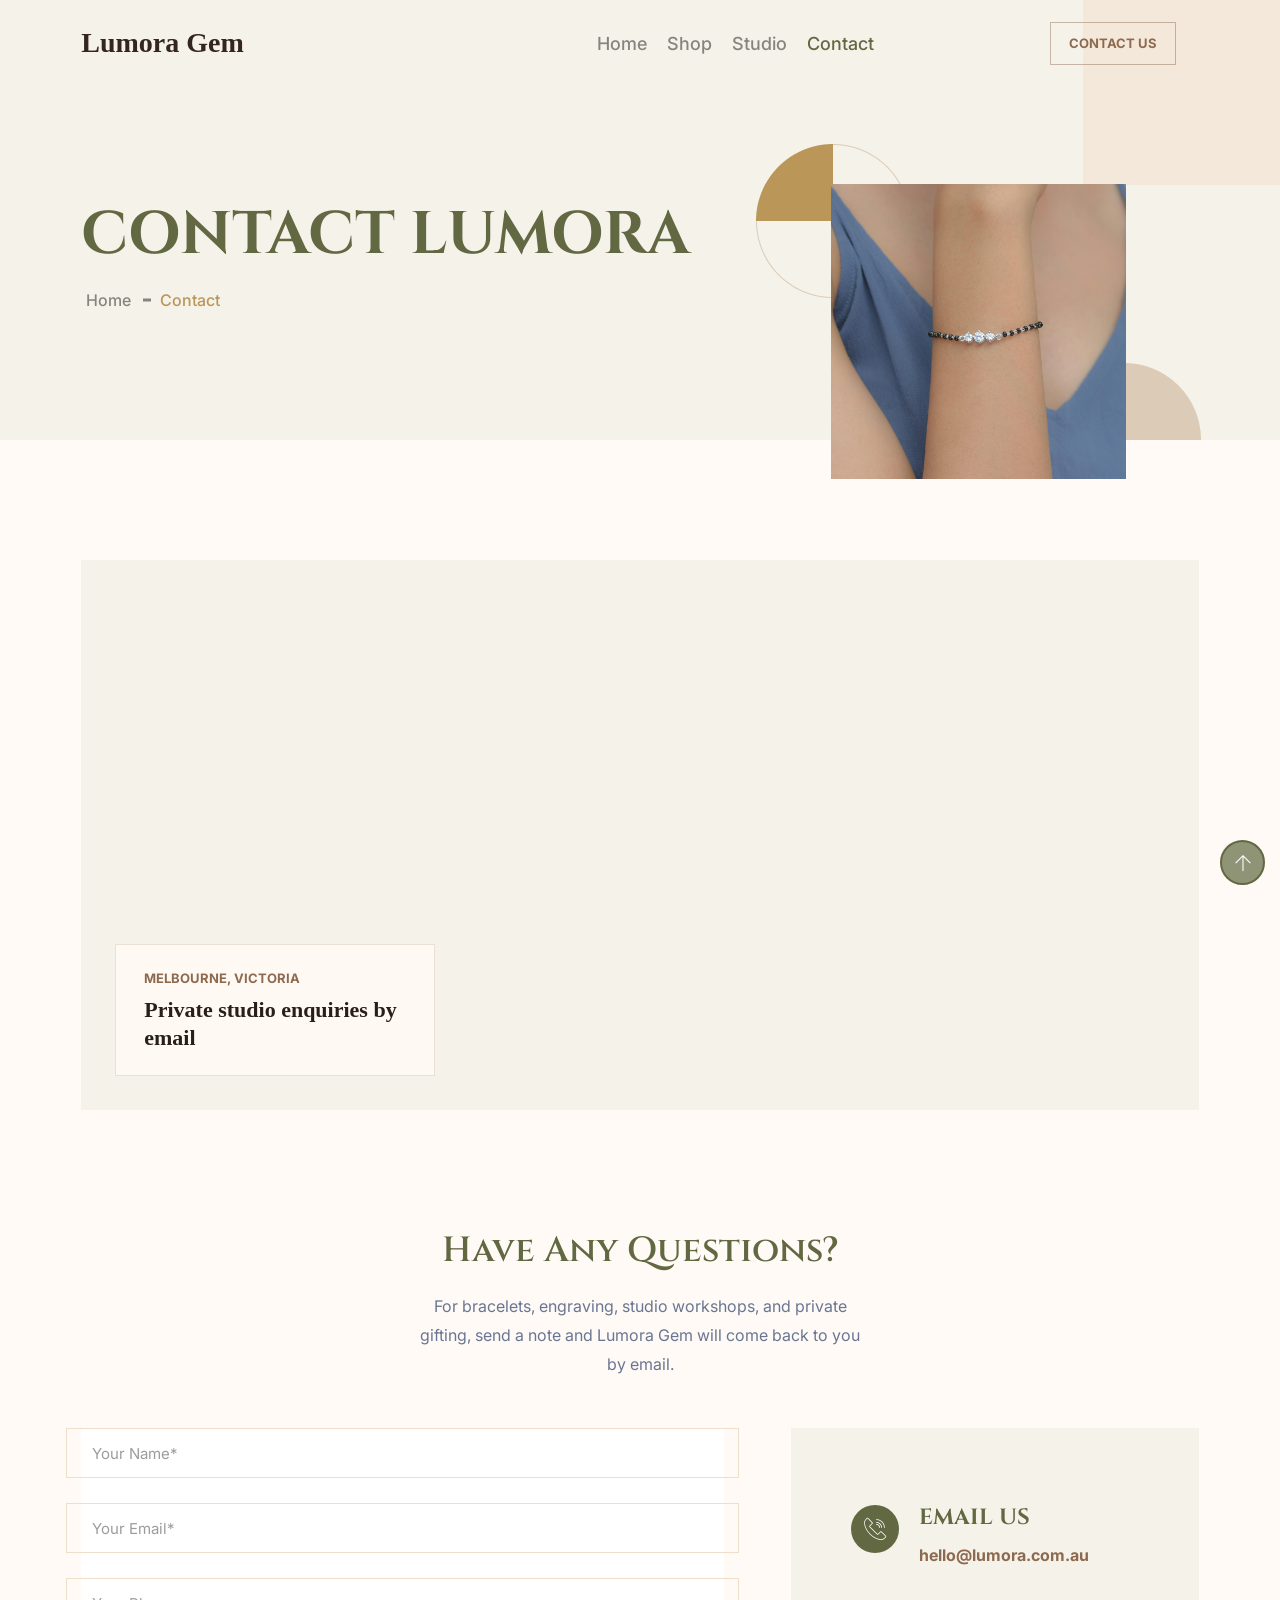
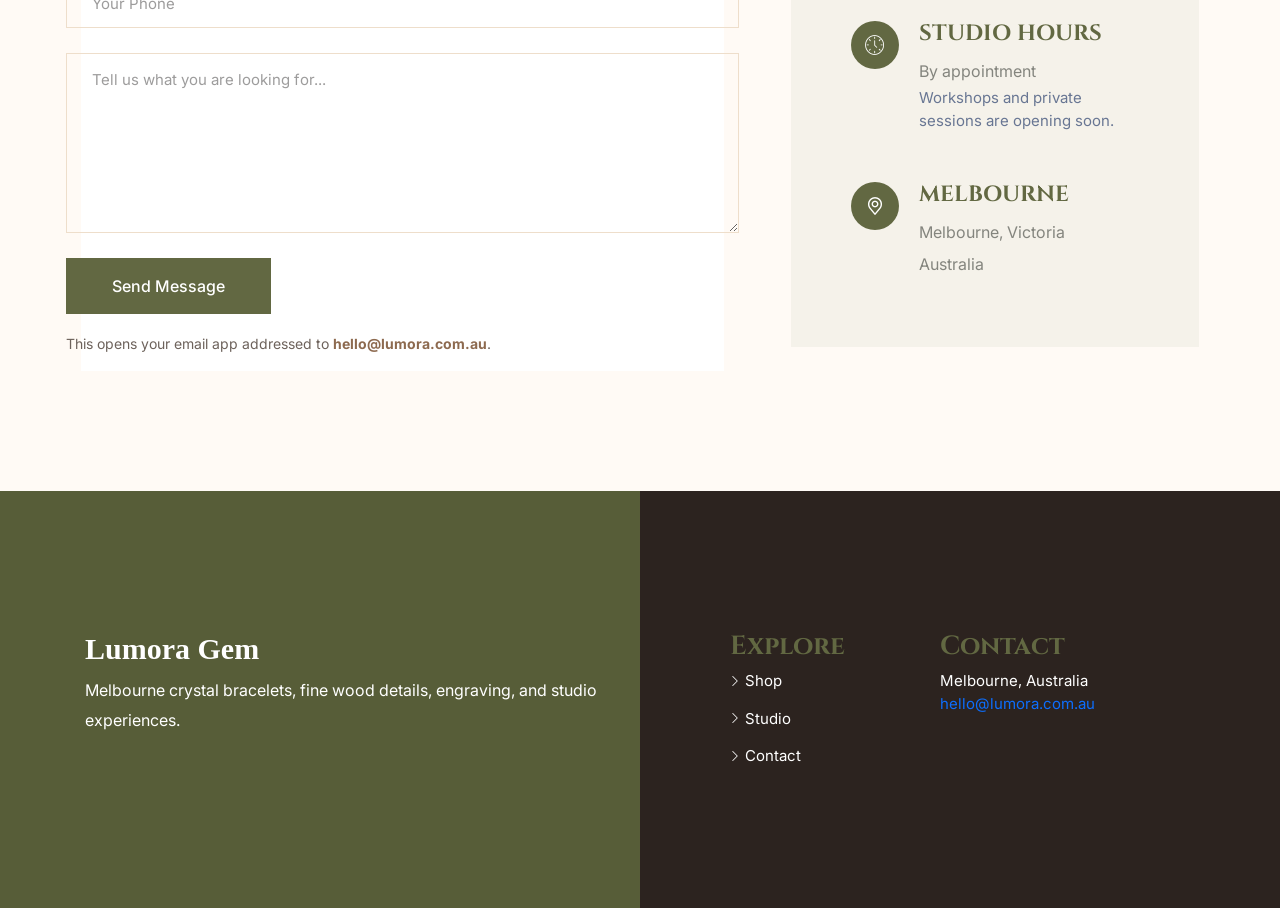
==== commit 6c99123e: "Prefer HTTPS site links" ====
--- a/contact.html
+++ b/contact.html
@@ -55,23 +55,23 @@
                             </div>
                             <div class="col-lg-3 col-md-6 col-6">
                                 <div class="navbar-header">
-                                    <a class="navbar-brand lumora-brand" href="/">Lumora Gem</a>
+                                    <a class="navbar-brand lumora-brand" href="https://lumoragem.com.au/">Lumora Gem</a>
                                 </div>
                             </div>
                             <div class="col-lg-7 col-md-1 col-1">
                                 <div id="navbar" class="collapse navbar-collapse navigation-holder">
                                     <button class="menu-close"><i class="ti-close"></i></button>
                                     <ul class="nav navbar-nav mb-2 mb-lg-0">
-                                        <li><a href="/">Home</a></li>
+                                        <li><a href="https://lumoragem.com.au/">Home</a></li>
                                         <li><a href="https://shop.lumoragem.com.au">Shop</a></li>
                                         <li><a href="https://studio.lumoragem.com.au">Studio</a></li>
-                                        <li><a class="active" href="/contact.html">Contact</a></li>
+                                        <li><a class="active" href="https://lumoragem.com.au/contact.html">Contact</a></li>
                                     </ul>
                                 </div>
                             </div>
                             <div class="col-lg-2 col-md-2 col-2">
                                 <div class="header-right">
-                                    <a class="lumora-header-link" href="/contact.html">Contact Us</a>
+                                    <a class="lumora-header-link" href="https://lumoragem.com.au/contact.html">Contact Us</a>
                                 </div>
                             </div>
                         </div>
@@ -87,7 +87,7 @@
                         <div class="wpo-breadcumb-wrap">
                             <h2>Contact Lumora</h2>
                             <ol>
-                                <li><a href="/">Home</a></li>
+                                <li><a href="https://lumoragem.com.au/">Home</a></li>
                                 <li>Contact</li>
                             </ol>
                         </div>
@@ -214,7 +214,7 @@
                                 <ul>
                                     <li><a href="https://shop.lumoragem.com.au">Shop</a></li>
                                     <li><a href="https://studio.lumoragem.com.au">Studio</a></li>
-                                    <li><a href="/contact.html">Contact</a></li>
+                                    <li><a href="https://lumoragem.com.au/contact.html">Contact</a></li>
                                 </ul>
                             </div>
                         </div>
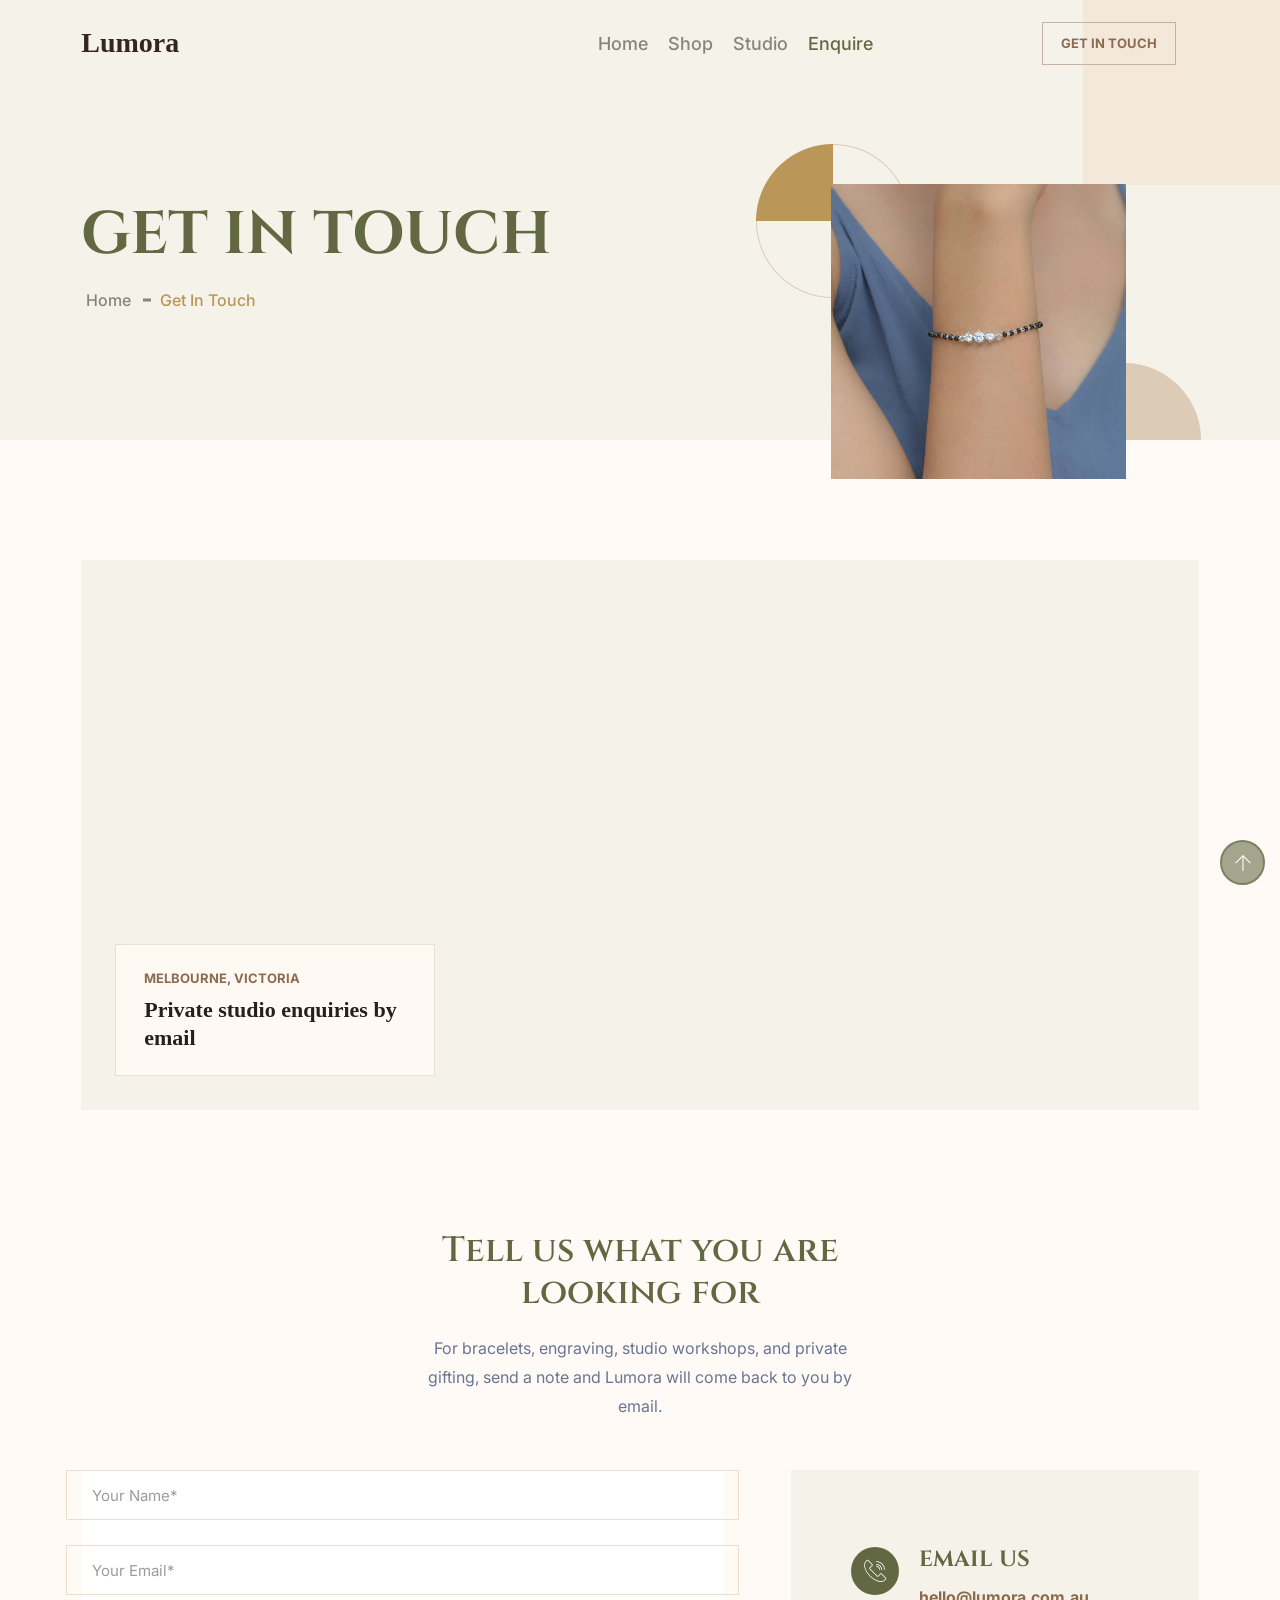
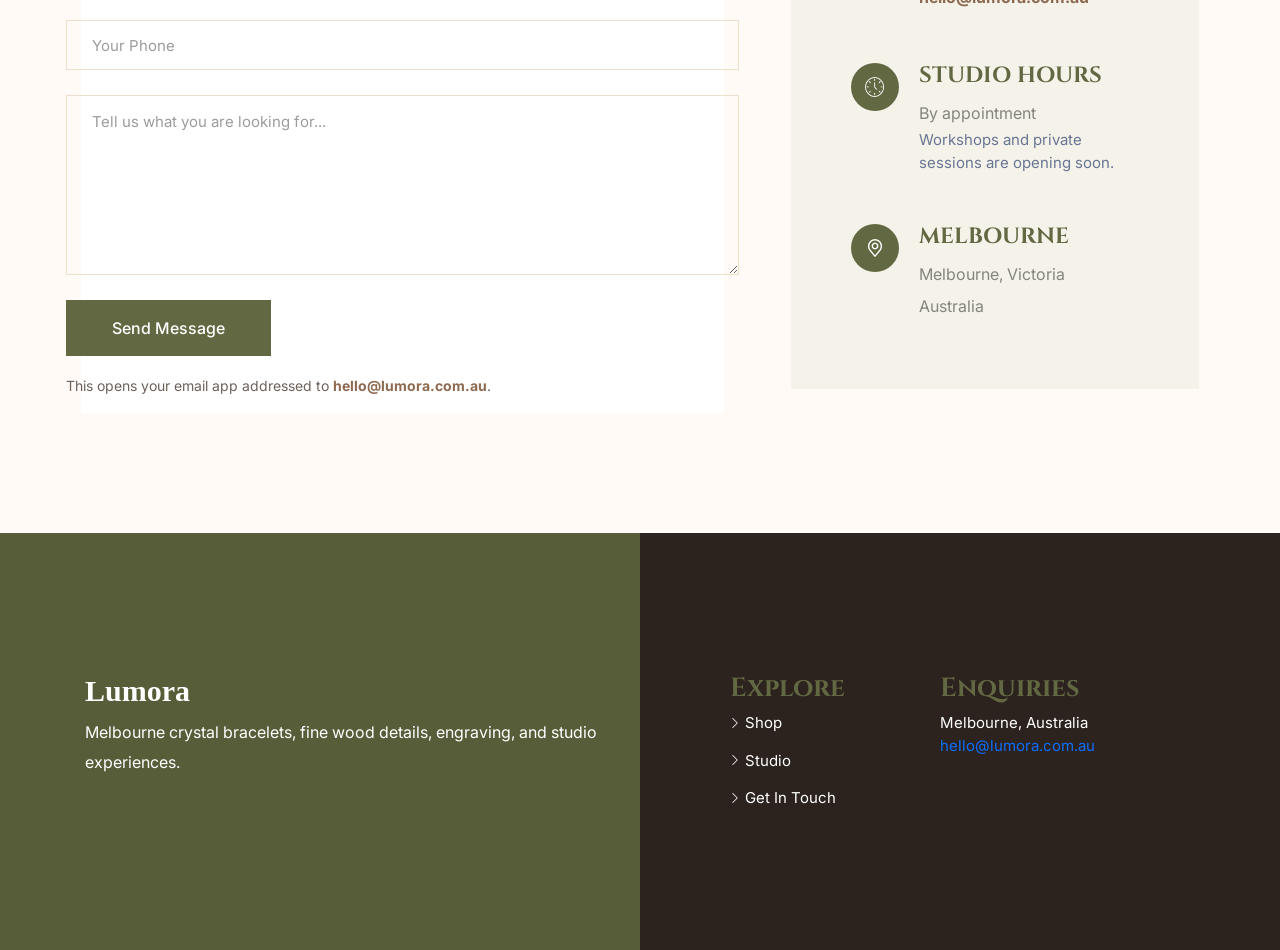
==== commit 2ea4d989: "Simplify Lumora branding and contact copy" ====
--- a/contact.html
+++ b/contact.html
@@ -5,9 +5,9 @@
     <meta charset="utf-8">
     <meta http-equiv="X-UA-Compatible" content="IE=edge">
     <meta name="viewport" content="width=device-width, initial-scale=1">
-    <meta name="description" content="Contact Lumora Gem in Melbourne for crystal bracelet enquiries, studio workshops, engraving, and private gifting.">
+    <meta name="description" content="Get in touch with Lumora in Melbourne for crystal bracelet enquiries, studio workshops, engraving, and private gifting.">
     <link rel="shortcut icon" type="image/png" href="assets/images/favicon.png">
-    <title>Contact Lumora Gem | Melbourne Crystal Bracelets</title>
+    <title>Get in Touch | Lumora</title>
     <link href="assets/css/themify-icons.css" rel="stylesheet">
     <link href="assets/css/flaticon_jowenly.css" rel="stylesheet">
     <link href="assets/css/bootstrap.min.css" rel="stylesheet">
@@ -55,7 +55,7 @@
                             </div>
                             <div class="col-lg-3 col-md-6 col-6">
                                 <div class="navbar-header">
-                                    <a class="navbar-brand lumora-brand" href="https://lumoragem.com.au/">Lumora Gem</a>
+                                    <a class="navbar-brand lumora-brand" href="https://lumoragem.com.au/">Lumora</a>
                                 </div>
                             </div>
                             <div class="col-lg-7 col-md-1 col-1">
@@ -65,13 +65,13 @@
                                         <li><a href="https://lumoragem.com.au/">Home</a></li>
                                         <li><a href="https://shop.lumoragem.com.au">Shop</a></li>
                                         <li><a href="https://studio.lumoragem.com.au">Studio</a></li>
-                                        <li><a class="active" href="https://lumoragem.com.au/contact.html">Contact</a></li>
+                                        <li><a class="active" href="https://lumoragem.com.au/contact.html">Enquire</a></li>
                                     </ul>
                                 </div>
                             </div>
                             <div class="col-lg-2 col-md-2 col-2">
                                 <div class="header-right">
-                                    <a class="lumora-header-link" href="https://lumoragem.com.au/contact.html">Contact Us</a>
+                                    <a class="lumora-header-link" href="https://lumoragem.com.au/contact.html">Get in Touch</a>
                                 </div>
                             </div>
                         </div>
@@ -85,10 +85,10 @@
                 <div class="row">
                     <div class="col col-xs-12">
                         <div class="wpo-breadcumb-wrap">
-                            <h2>Contact Lumora</h2>
+                            <h2>Get in Touch</h2>
                             <ol>
                                 <li><a href="https://lumoragem.com.au/">Home</a></li>
-                                <li>Contact</li>
+                                <li>Get in Touch</li>
                             </ol>
                         </div>
                     </div>
@@ -112,7 +112,7 @@
 
         <section class="wpo-contact-map-section section-padding">
             <div class="container">
-                <h2 class="hidden">Contact map</h2>
+                <h2 class="hidden">Melbourne map</h2>
                 <div class="wpo-contact-map">
                     <iframe src="https://www.openstreetmap.org/export/embed.html?bbox=144.85%2C-37.87%2C145.05%2C-37.77&amp;layer=mapnik&amp;marker=-37.8136%2C144.9631" allowfullscreen></iframe>
                     <div class="lumora-map-label">
@@ -128,8 +128,8 @@
                 <div class="row justify-content-center">
                     <div class="col-lg-7 col-12">
                         <div class="wpo-contact-title lumora-contact-title">
-                            <h2>Have Any Questions?</h2>
-                            <p>For bracelets, engraving, studio workshops, and private gifting, send a note and Lumora Gem will come back to you by email.</p>
+                            <h2>Tell us what you are looking for</h2>
+                            <p>For bracelets, engraving, studio workshops, and private gifting, send a note and Lumora will come back to you by email.</p>
                         </div>
                     </div>
                 </div>
@@ -204,7 +204,7 @@
                     <div class="row">
                         <div class="col col-lg-6 col-md-6 col-12">
                             <div class="widget about-widget">
-                                <h2 class="lumora-footer-brand">Lumora Gem</h2>
+                                <h2 class="lumora-footer-brand">Lumora</h2>
                                 <p>Melbourne crystal bracelets, fine wood details, engraving, and studio experiences.</p>
                             </div>
                         </div>
@@ -214,13 +214,13 @@
                                 <ul>
                                     <li><a href="https://shop.lumoragem.com.au">Shop</a></li>
                                     <li><a href="https://studio.lumoragem.com.au">Studio</a></li>
-                                    <li><a href="https://lumoragem.com.au/contact.html">Contact</a></li>
+                                    <li><a href="https://lumoragem.com.au/contact.html">Get in Touch</a></li>
                                 </ul>
                             </div>
                         </div>
                         <div class="col col-lg-3 col-md-6 col-12">
                             <div class="widget wpo-contact-widget">
-                                <h3>Contact</h3>
+                                <h3>Enquiries</h3>
                                 <ul>
                                     <li>Melbourne, Australia</li>
                                     <li><a href="mailto:hello@lumora.com.au">hello@lumora.com.au</a></li>
